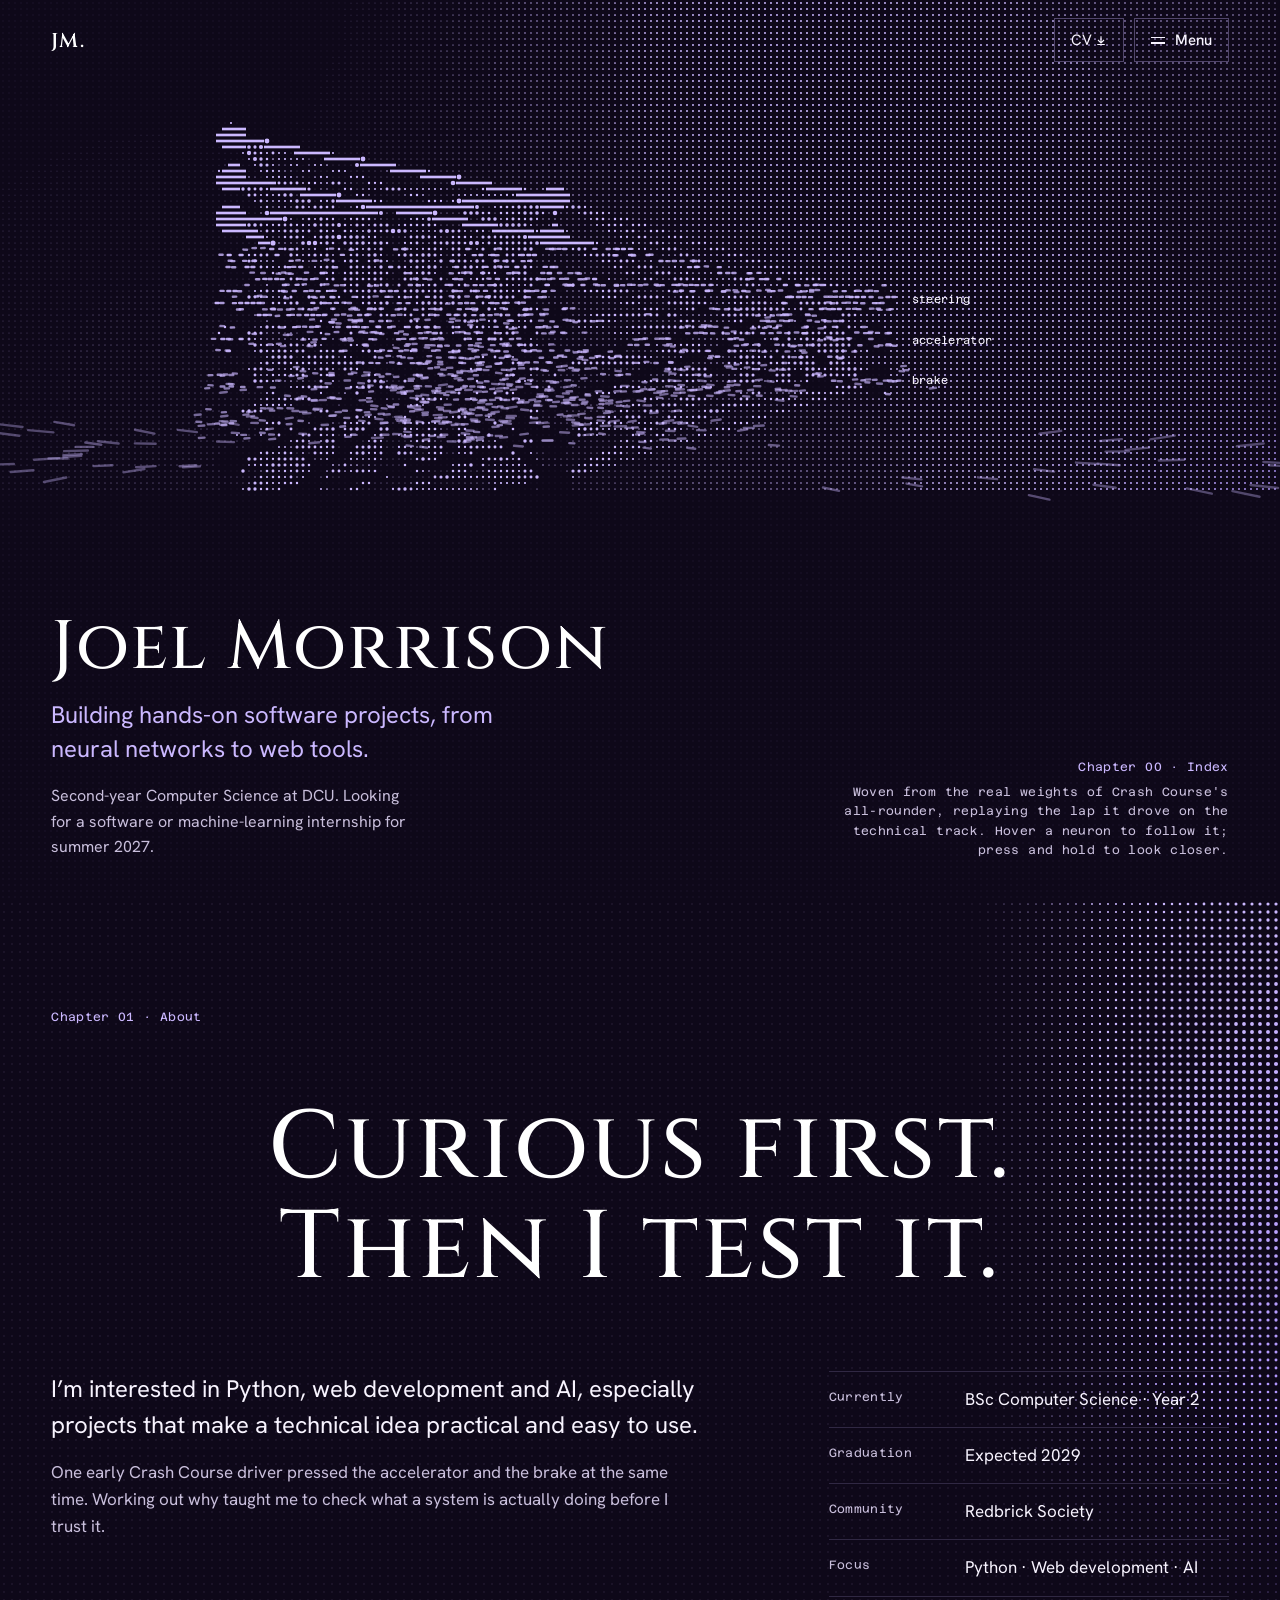
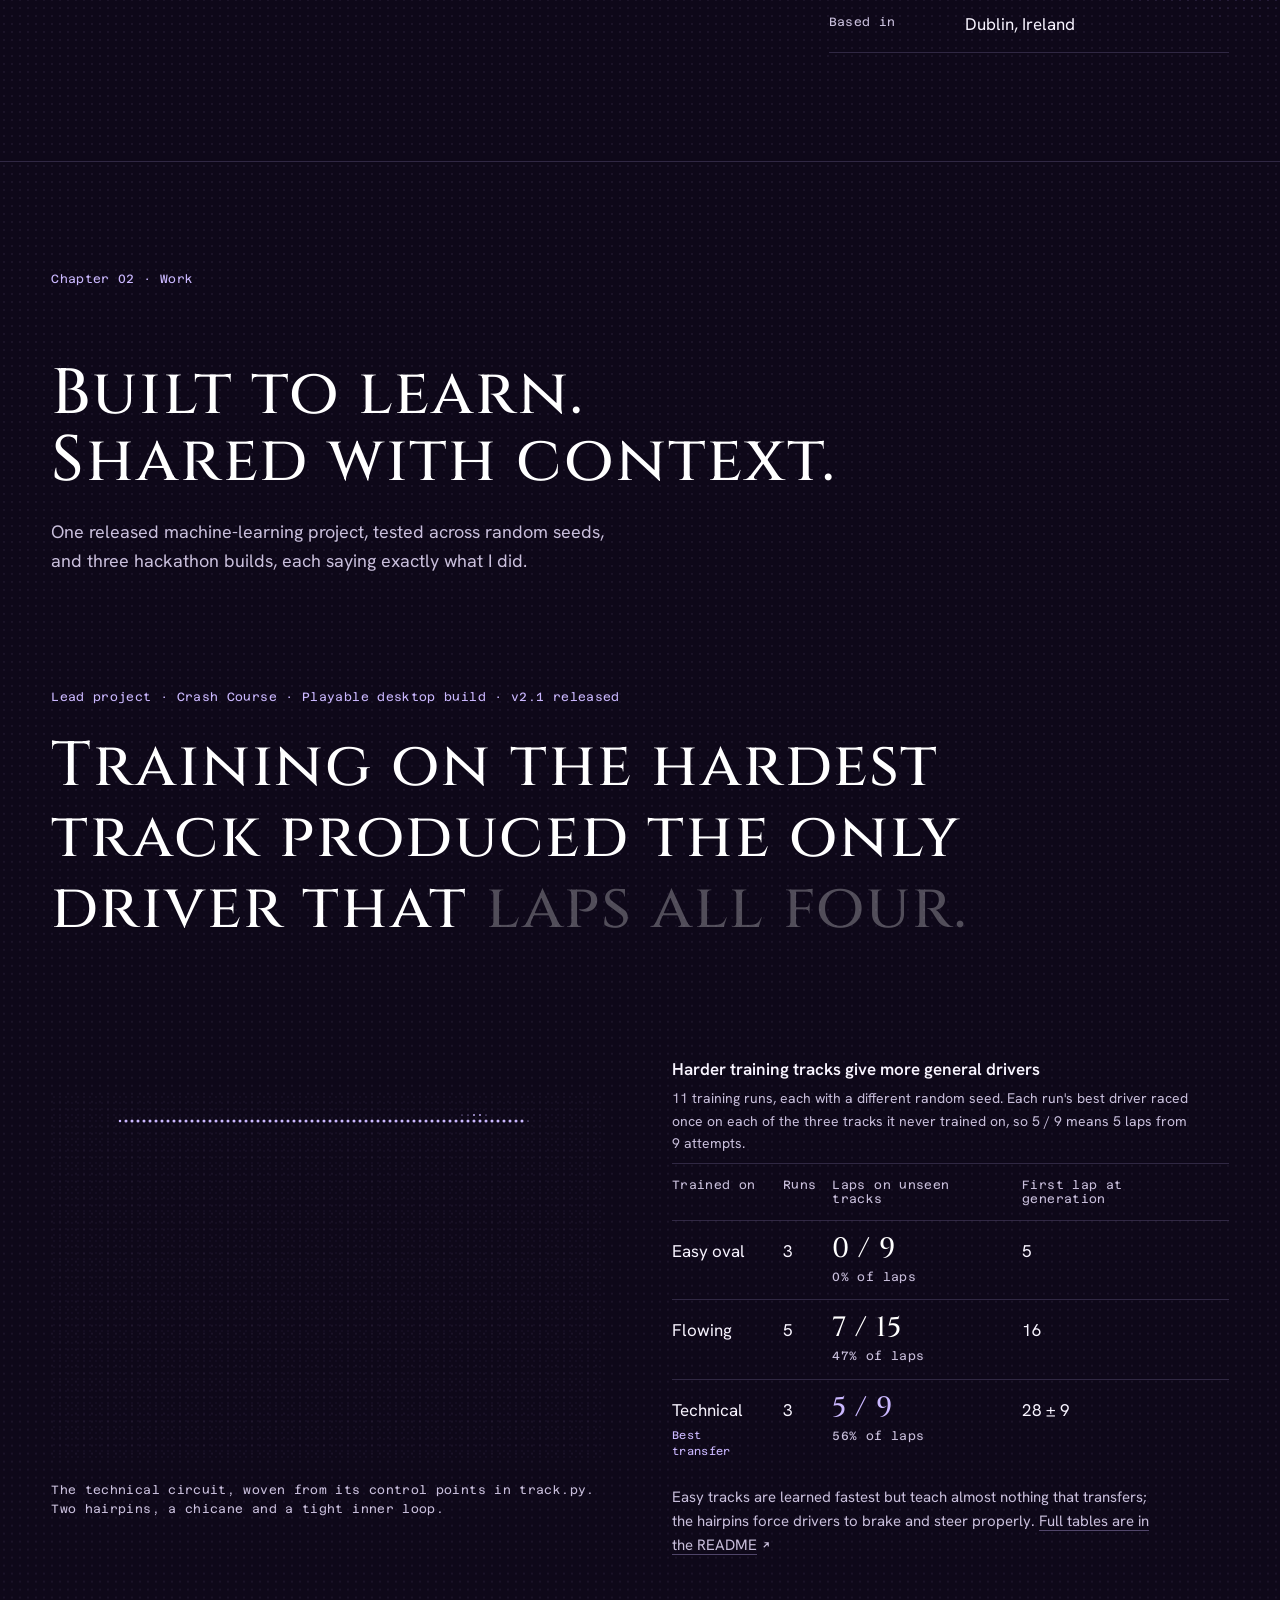
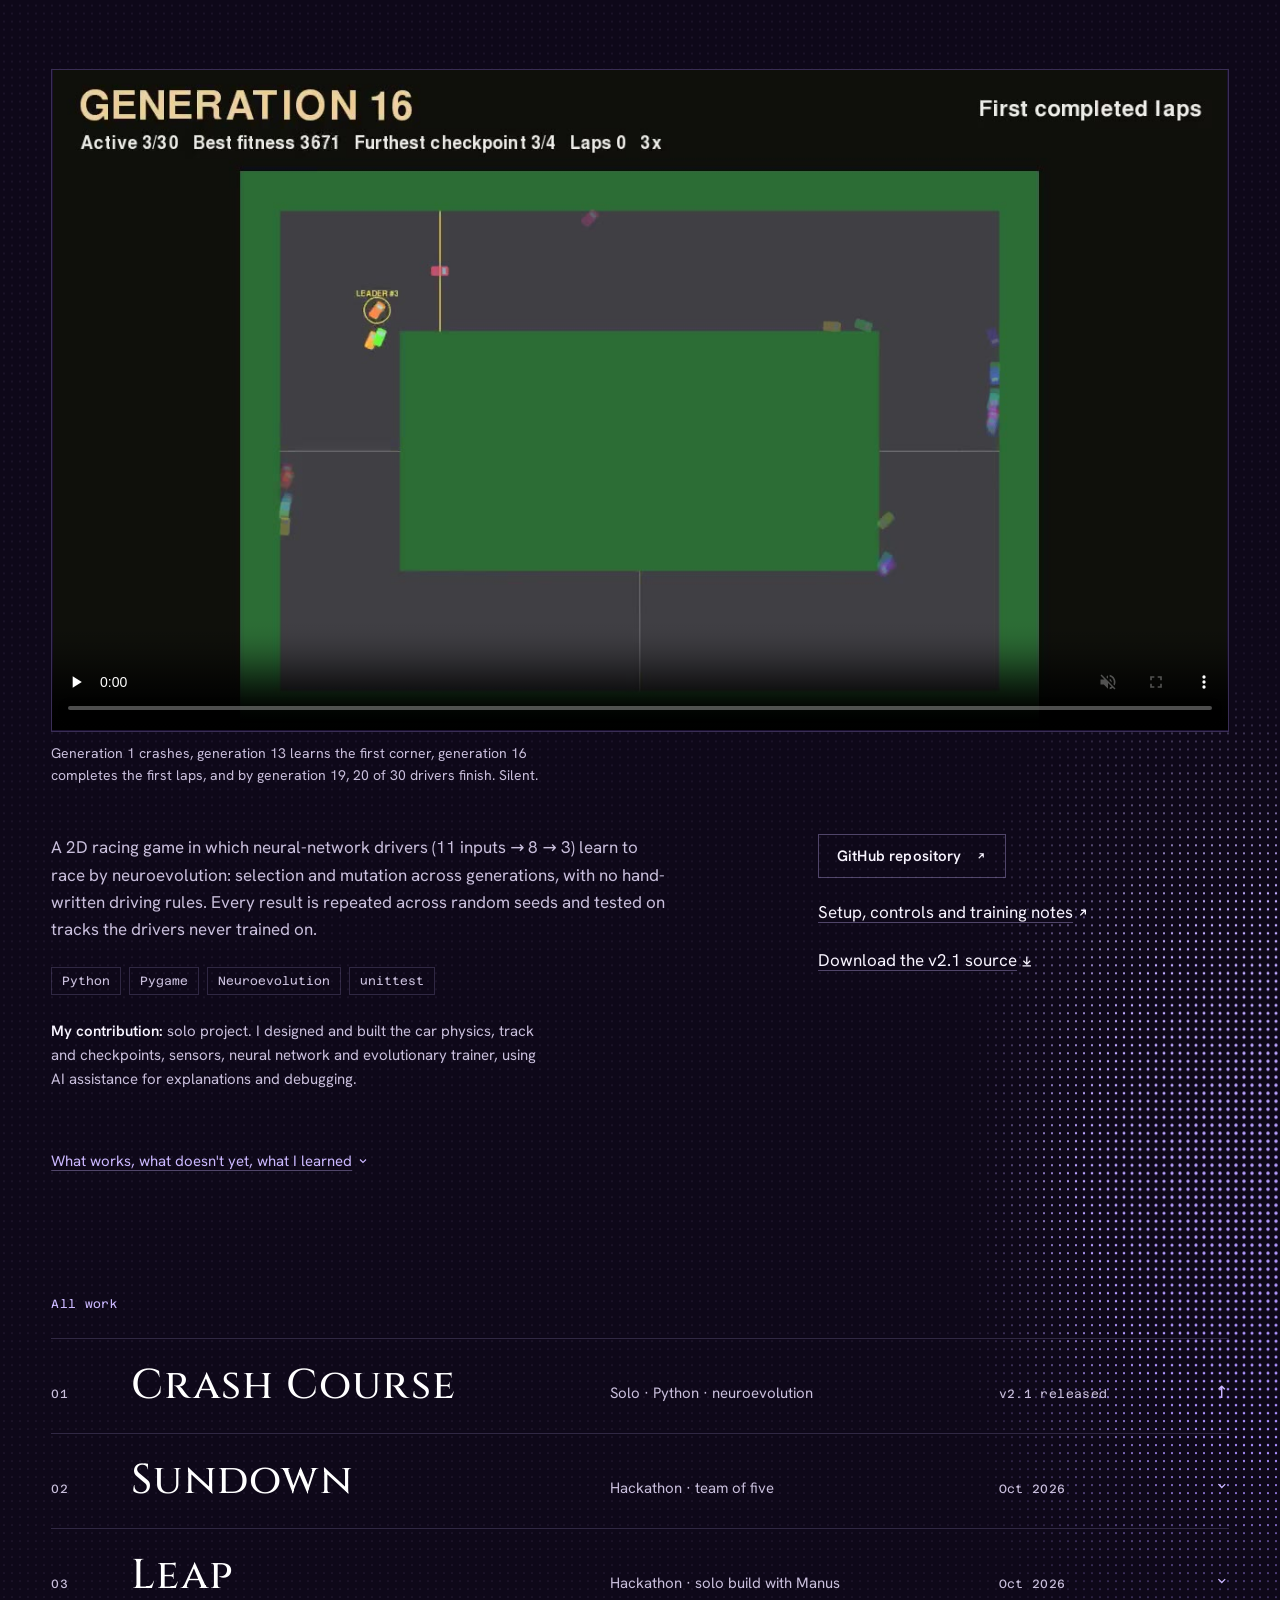
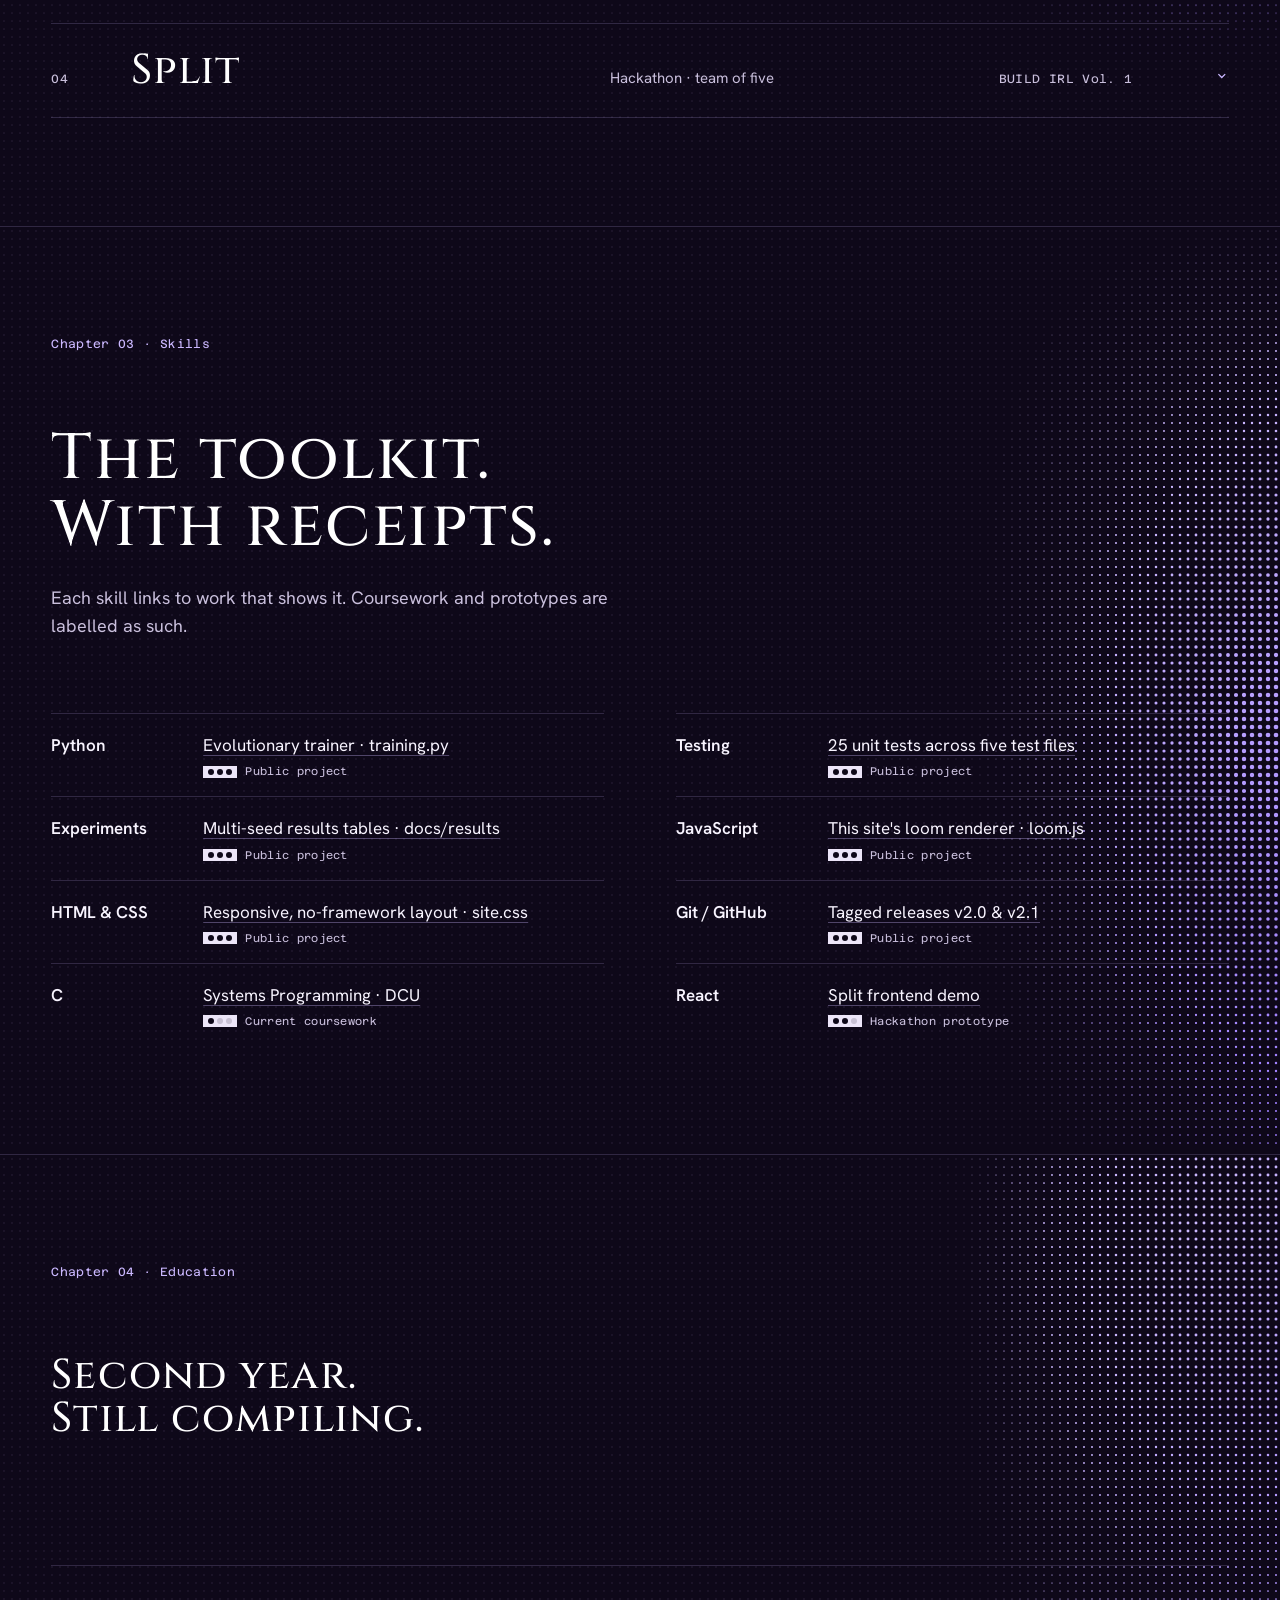
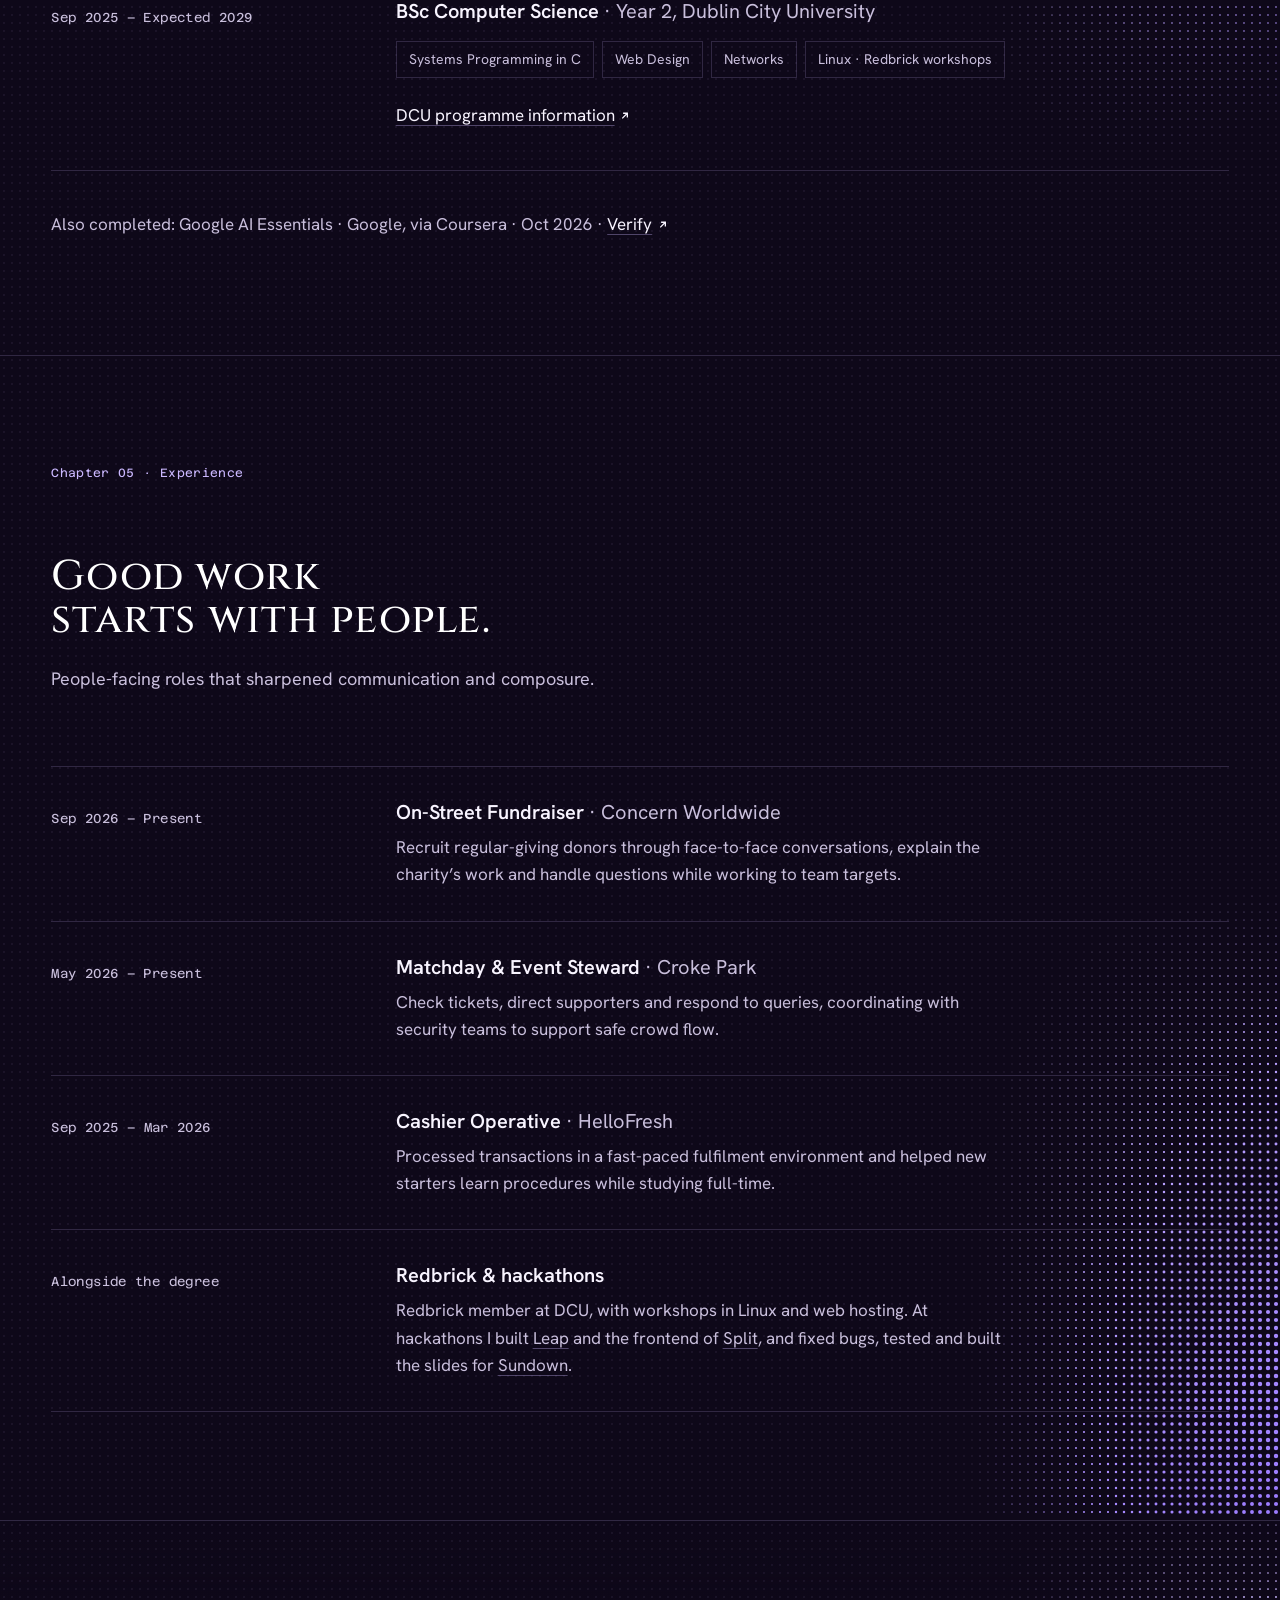
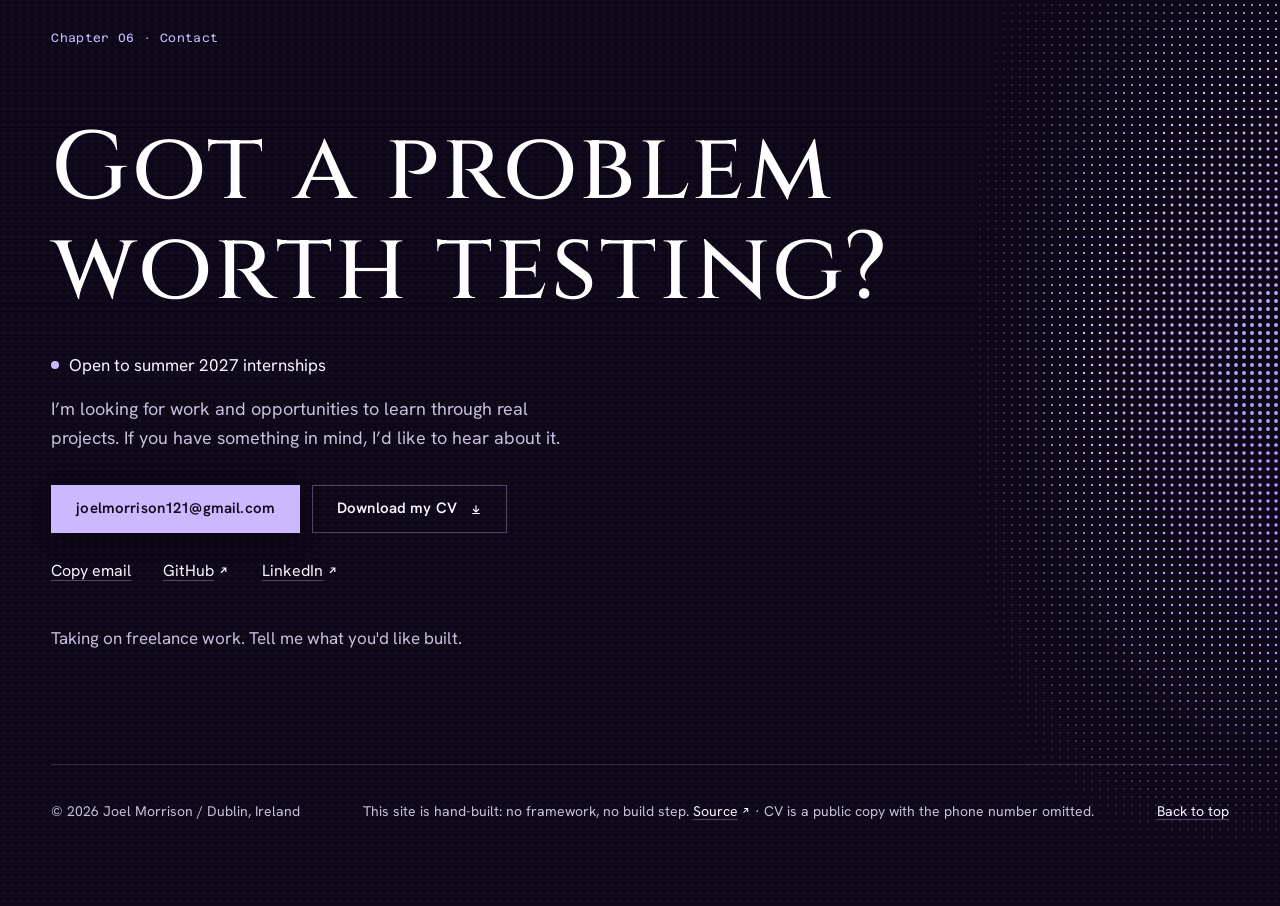
==== index.html @ 96d6ad84 "Move site files to the repo root" ====
<!doctype html>
<html lang="en-IE">
<head>
<meta charset="utf-8">
<meta name="viewport" content="width=device-width, initial-scale=1">
<title>Joel Morrison · Computer Science, DCU</title>
<meta name="description" content="Joel Morrison, second-year Computer Science student at Dublin City University. Projects, skills with evidence, and contact. Looking for a software or machine-learning internship for summer 2027.">
<meta name="theme-color" content="#0e0819">
<meta property="og:title" content="Joel Morrison · Computer Science, DCU">
<meta property="og:description" content="Hands-on software projects, from neural networks to web tools. Looking for a summer 2027 internship.">
<meta property="og:type" content="website">
<meta property="og:url" content="https://joelmorrison.github.io/">
<link rel="canonical" href="https://joelmorrison.github.io/">
<link rel="preload" href="assets/fonts/cinzel-latin.woff2" as="font" type="font/woff2" crossorigin>
<link rel="preload" href="assets/fonts/hanken-grotesk-latin.woff2" as="font" type="font/woff2" crossorigin>
<link rel="stylesheet" href="assets/css/site.css">
<link rel="icon" href="data:image/svg+xml,%3Csvg xmlns='http://www.w3.org/2000/svg' viewBox='0 0 32 32'%3E%3Crect width='32' height='32' fill='%230e0819'/%3E%3Ctext x='16' y='22' text-anchor='middle' font-family='serif' font-size='15' fill='%23cbb8ff'%3EJM%3C/text%3E%3C/svg%3E">
</head>
<body>
<a class="skip" href="#main">Skip to content</a>

<svg width="0" height="0" style="position:absolute" aria-hidden="true">
  <symbol id="i-out" viewBox="0 0 16 16"><path d="M5 11 11 5M6 5h5v5" fill="none" stroke="currentColor" stroke-width="1.5"/></symbol>
  <symbol id="i-down" viewBox="0 0 16 16"><path d="M8 3v9M4 8l4 4 4-4M3 14h10" fill="none" stroke="currentColor" stroke-width="1.5"/></symbol>
  <symbol id="i-more" viewBox="0 0 16 16"><path d="M4 6l4 4 4-4" fill="none" stroke="currentColor" stroke-width="1.5"/></symbol>
</svg>

<header class="site" id="top">
  <a class="mark" href="#top" aria-label="Joel Morrison, back to top">JM.</a>
  <a class="cv" href="Joel-Morrison-CV.pdf">CV<svg class="icon"><use href="#i-down"/></svg></a>
  <button class="menu-btn" type="button" aria-expanded="false" aria-controls="nav"><span class="menu-lines" aria-hidden="true"><i></i><i></i></span><span class="menu-word">Menu</span></button>
</header>

<!-- Staggered menu: two layers of card stock sweep in, then the panel; items rise one by one. -->
<div class="sm" data-open="false">
  <div class="sm-scrim" aria-hidden="true"></div>
  <div class="sm-layers" aria-hidden="true"><span></span><span></span></div>
  <nav class="sm-panel" id="nav" aria-label="Sections">
    <ol class="sm-list">
      <li><a href="#about"><span class="sm-n">01</span><span class="sm-clip"><span class="sm-l">About</span></span></a></li>
      <li><a href="#work"><span class="sm-n">02</span><span class="sm-clip"><span class="sm-l">Work</span></span></a></li>
      <li><a href="#receipts"><span class="sm-n">03</span><span class="sm-clip"><span class="sm-l">Skills</span></span></a></li>
      <li><a href="#education"><span class="sm-n">04</span><span class="sm-clip"><span class="sm-l">Education</span></span></a></li>
      <li><a href="#experience"><span class="sm-n">05</span><span class="sm-clip"><span class="sm-l">Experience</span></span></a></li>
      <li><a href="#contact"><span class="sm-n">06</span><span class="sm-clip"><span class="sm-l">Contact</span></span></a></li>
    </ol>
    <div class="sm-foot">
      <p class="sm-status">Open to summer 2027 internships</p>
      <ul>
        <li><a href="mailto:joelmorrison121@gmail.com">Email</a></li>
        <li><a href="https://github.com/joelmorrison">GitHub</a></li>
        <li><a href="https://www.linkedin.com/in/joel-morrison-16a304389/">LinkedIn</a></li>
        <li><a href="Joel-Morrison-CV.pdf">CV</a></li>
      </ul>
    </div>
  </nav>
</div>

<main id="main">
  <section class="hero" aria-labelledby="name">
    <div class="stage">
      <canvas class="weave" id="weave" role="img" aria-label="A woven picture of the Crash Course all-rounder's neural network: 11 inputs, 8 hidden neurons and 3 outputs, steering, accelerator and brake. Brighter threads are stronger trained connections."></canvas>
      <div class="labels" id="labels" aria-hidden="true"></div>
      <div class="hero-foot">
        <div class="copy">
          <h1 id="name">Joel Morrison</h1>
          <p class="lede">Building hands-on software projects, from neural networks to web tools.</p>
          <p class="goal">Second-year Computer Science at DCU. Looking for a software or machine-learning internship for summer 2027.</p>
        </div>
        <div class="hero-note">
          <p class="chapter">Chapter 00 · Index</p>
          <p class="caption">Woven from the real weights of Crash Course's all-rounder, replaying the lap it drove on the technical track<span class="lap-clock"></span>.<span class="hold-hint" hidden> Hover a neuron to follow it; press and hold to look closer.</span></p>
        </div>
      </div>
    </div>
  </section>

  <section class="block chapter-block" id="about" aria-labelledby="about-h">
    <canvas class="sheen-field" aria-hidden="true"></canvas>
    <div class="wrap">
      <p class="chapter">Chapter 01 · About</p>
      <h2 id="about-h" class="statement" data-reveal><span class="line">Curious first.</span> <span class="line">Then I test it.</span></h2>
      <div class="about">
        <div class="prose" data-reveal>
          <p>I’m interested in Python, web development and AI, especially projects that make a technical idea practical and easy to use.</p>
          <p>One early Crash Course driver pressed the accelerator and the brake at the same time. Working out why taught me to check what a system is actually doing before I trust it.</p>
        </div>
        <dl class="facts" data-stagger>
          <div><dt>Currently</dt><dd>BSc Computer Science · Year 2</dd></div>
          <div><dt>Graduation</dt><dd>Expected 2029</dd></div>
          <div><dt>Community</dt><dd>Redbrick Society</dd></div>
          <div><dt>Focus</dt><dd>Python · Web development · AI</dd></div>
          <div><dt>Based in</dt><dd>Dublin, Ireland</dd></div>
        </dl>
      </div>
    </div>
  </section>

  <section class="block chapter-block" id="work" aria-labelledby="work-h">
    <canvas class="sheen-field" aria-hidden="true"></canvas>
    <div class="wrap">
      <p class="chapter">Chapter 02 · Work</p>
      <h2 id="work-h" data-reveal><span class="line">Built to learn.</span> <span class="line">Shared with context.</span></h2>
      <p class="intro" data-reveal>One released machine-learning project, tested across random seeds, and three hackathon builds, each saying exactly what I did.</p>

      <article class="lead" id="crash-course" aria-labelledby="cc-h">
        <p class="meta">Lead project · <span id="cc-h">Crash Course</span> · Playable desktop build · v2.1 released</p>
        <p class="lit" data-lit>Training on the hardest track produced the only driver that laps all four.</p>

        <div class="lead-grid">
          <figure class="cloth" data-reveal>
            <canvas id="track" role="img" aria-label="A woven picture of Crash Course's technical circuit: two hairpins, a chicane and a tight inner loop."></canvas>
            <figcaption>The technical circuit, woven from its control points in track.py. Two hairpins, a chicane and a tight inner loop.</figcaption>
          </figure>
          <div>
            <table class="results">
              <caption>Harder training tracks give more general drivers<small>11 training runs, each with a different random seed. Each run's best driver raced once on each of the three tracks it never trained on, so 5&nbsp;/&nbsp;9 means 5 laps from 9 attempts.</small></caption>
              <thead><tr><th scope="col">Trained on</th><th scope="col">Runs</th><th scope="col">Laps on unseen tracks</th><th scope="col">First lap at generation</th></tr></thead>
              <tbody data-stagger>
                <tr><th scope="row">Easy oval</th><td>3</td><td class="big">0 / 9<span class="share">0%<span class="of"> of laps</span></span></td><td>5</td></tr>
                <tr><th scope="row">Flowing</th><td>5</td><td class="big">7 / 15<span class="share">47%<span class="of"> of laps</span></span></td><td>16</td></tr>
                <tr class="best"><th scope="row">Technical<span class="best-tag">Best transfer</span></th><td>3</td><td class="big">5 / 9<span class="share">56%<span class="of"> of laps</span></span></td><td>28 ± 9</td></tr>
              </tbody>
            </table>
            <p class="note">Easy tracks are learned fastest but teach almost nothing that transfers; the hairpins force drivers to brake and steer properly. <a href="https://github.com/joelmorrison/crash-course#results-at-a-glance">Full tables are in the README<svg class="icon"><use href="#i-out"/></svg></a></p>
          </div>
        </div>

        <figure class="demo" data-reveal>
          <video controls muted playsinline preload="none" poster="assets/media/crash-course-demo-poster.jpg" width="1280" height="720">
            <source src="assets/media/crash-course-demo.mp4" type="video/mp4">
            <a href="assets/media/crash-course-demo.mp4">Download the Crash Course training demo (MP4)</a>
          </video>
          <figcaption>Generation 1 crashes, generation 13 learns the first corner, generation 16 completes the first laps, and by generation 19, 20 of 30 drivers finish. Silent.</figcaption>
        </figure>

        <div class="lead-copy">
          <div>
            <p class="desc">A 2D racing game in which neural-network drivers (<span class="nw">11 inputs → 8 → 3</span>) learn to race by neuroevolution: selection and mutation across generations, with no hand-written driving rules. Every result is repeated across random seeds and tested on tracks the drivers never trained on.</p>
            <ul class="tags" aria-label="Built with"><li>Python</li><li>Pygame</li><li>Neuroevolution</li><li>unittest</li></ul>
            <p class="mine"><b>My contribution:</b> solo project. I designed and built the car physics, track and checkpoints, sensors, neural network and evolutionary trainer, using AI assistance for explanations and debugging.</p>
          </div>
          <div class="links lead-links">
            <a class="btn ghost" href="https://github.com/joelmorrison/crash-course">GitHub repository<svg class="icon"><use href="#i-out"/></svg></a>
            <a href="https://github.com/joelmorrison/crash-course#readme">Setup, controls and training notes<svg class="icon"><use href="#i-out"/></svg></a>
            <a href="https://github.com/joelmorrison/crash-course/archive/refs/tags/v2.1.zip">Download the v2.1 source<svg class="icon"><use href="#i-down"/></svg></a>
          </div>
        </div>

        <details class="fold" data-fold>
          <summary>What works, what doesn't yet, what I learned<svg class="icon" aria-hidden="true"><use href="#i-more"/></svg></summary>
          <div class="wdl">
            <div><h4>Works</h4><p>Four tracks, including curved ones built from a centre-line path, plus checkpoints at any angle, a lap-time reward, save/resume, live progress graphs, a start menu and a race-the-champion mode. All 3 technical-track seeds learned a lap (first at generation 28 ± 9), and one of them laps all four tracks. Drivers trained on the flowing track never managed the hairpins (0/5). 25 unit tests pass.</p></div>
            <div><h4>Didn't work yet</h4><p>A look-ahead input meant to help on hairpins was inconclusive over 3 seeds, so it stays optional until I've run more.</p></div>
            <div><h4>Learned</h4><p>Fixed-timestep simulation, ray-cast sensors and fitness design. I also learned to inspect a network's inputs and outputs before assuming the physics is broken. One early AI pressed the accelerator and the brake at the same time.</p></div>
          </div>
        </details>
      </article>

      <div class="index">
        <h3 class="index-title">All work</h3>
        <ol class="rows" data-stagger>
          <li class="row" data-preview="track">
            <a class="row-head" href="#crash-course">
              <span class="row-n">01</span><span class="row-name">Crash Course</span><span class="row-kind">Solo · Python · neuroevolution</span><span class="row-when">v2.1 released</span><span class="row-go" aria-hidden="true">↑</span>
            </a>
          </li>
          <li class="row">
            <details>
              <summary class="row-head">
                <span class="row-n">02</span><span class="row-name">Sundown</span><span class="row-kind">Hackathon · team of five</span><span class="row-when">Oct 2026</span><svg class="row-go icon" aria-hidden="true"><use href="#i-more"/></svg>
              </summary>
              <div class="row-body">
                <p>A Claude Code plugin that gives the working day an ending, built at Claude Code Impact Lab at DCU Innovate (29 Oct 2026). After a set cutoff it holds back new prompts, and a shutdown command leaves a handoff for the next morning. I fixed bugs, tested it and built the presentation slides; a teammate wrote the plugin's core.</p>
                <div class="more-body">
                  <h4>Works</h4>
                  <p>Sundown is a Claude Code plugin that gives the working day an ending:</p>
                  <ul>
                    <li>After your set cutoff, new prompts are held back. You can still send one with <code>override:</code>, and every override shows in your report.</li>
                    <li><code>/sundown:shutdown</code> pauses any running agent at its next step, and the agent writes a short handoff to <code>TOMORROW.md</code>.</li>
                    <li>The next morning, your first session opens with that handoff.</li>
                    <li><code>/sundown:report</code> shows your last 7 days (evenings worked, latest finish, prompts held back, overrides), built locally from session timestamps. Prompt text is never stored.</li>
                    <li>It has no dependencies, and its hooks fail open, so a bug can’t lock you out. It includes 95 tests and an optional phone push.</li>
                  </ul>
                  <h4>Didn't work yet</h4>
                  <ul>
                    <li>It only covers Claude Code, not other editors or terminals.</li>
                    <li>It’s a commitment device, not a lock, so you can override or wake it.</li>
                    <li>An agent stops at its next tool call, so a long command already running (like a ten-minute build) finishes first.</li>
                    <li>The report counts prompts, not hours.</li>
                    <li>It needs Node.js 18 or newer, which the native Claude Code installer doesn’t include.</li>
                  </ul>
                  <h4>Learned</h4>
                  <ul>
                    <li>I had never used Claude Code before the event. I learned to install it, fix a PATH issue, and log in with a Console account for the API credits.</li>
                    <li>Claude Code hooks (<code>UserPromptSubmit</code>, <code>PreToolUse</code>, <code>SessionStart</code>) let you change how the tool behaves without touching its code.</li>
                    <li>Good tools for burnout work by making stopping the default and continuing a visible choice.</li>
                    <li>Honest limits in the README matter, especially when the project is judged by an agent reading the repo.</li>
                  </ul>
                </div>
                <div class="links">
                  <a href="https://github.com/eugeniobusta/sundown">Open the team repository<svg class="icon"><use href="#i-out"/></svg></a>
                </div>
              </div>
            </details>
          </li>
          <li class="row">
            <details>
              <summary class="row-head">
                <span class="row-n">03</span><span class="row-name">Leap</span><span class="row-kind">Hackathon · solo build with Manus</span><span class="row-when">Oct 2026</span><svg class="row-go icon" aria-hidden="true"><use href="#i-more"/></svg>
              </summary>
              <div class="row-body">
                <p>A Dublin commute planner that compares bus, Luas and walking and shows how long a wait has to be before switching is quicker. I built it on my own with Manus, an AI app builder, at the Manus AI Dublin Build Challenge (8 Oct 2026). Each of our team of four built an app, and the team entered a teammate's. Journey times are estimates, not live data.</p>
                <div class="links"><a href="https://commutecut-jcdm7heo.manus.space/">Open the live demo<svg class="icon"><use href="#i-out"/></svg></a></div>
              </div>
            </details>
          </li>
          <li class="row">
            <details>
              <summary class="row-head">
                <span class="row-n">04</span><span class="row-name">Split</span><span class="row-kind">Hackathon · team of five</span><span class="row-when">BUILD IRL Vol. 1</span><svg class="row-go icon" aria-hidden="true"><use href="#i-more"/></svg>
              </summary>
              <div class="row-body">
                <p>A bill-splitting prototype that gives each person their own payment link, built at BUILD IRL Vol. 1. I built the React frontend. We didn't connect the frontend and backend before the deadline, and payments are mocked. It taught me to agree API contracts early.</p>
                <div class="links"><a href="https://splitpay-pzjgc2pw.manus.space/">Open my frontend demo<svg class="icon"><use href="#i-out"/></svg></a></div>
              </div>
            </details>
          </li>
        </ol>
        <div class="preview" aria-hidden="true"><canvas id="preview-track"></canvas></div>
      </div>
    </div>
  </section>

  <section class="block chapter-block" id="receipts" aria-labelledby="receipts-h">
    <canvas class="sheen-field" aria-hidden="true"></canvas>
    <div class="wrap">
      <p class="chapter">Chapter 03 · Skills</p>
      <h2 id="receipts-h" data-reveal><span class="line">The toolkit.</span> <span class="line">With receipts.</span></h2>
      <p class="intro" data-reveal>Each skill links to work that shows it. Coursework and prototypes are labelled as such.</p>
      <ul class="receipts" data-stagger>
        <li><b>Python</b><span><a href="https://github.com/joelmorrison/crash-course/blob/main/training.py"><span class="vh">Python: </span>Evolutionary trainer · training.py</a><small><span class="card" aria-hidden="true"><i class="p"></i><i class="p"></i><i class="p"></i></span>Public project</small></span></li>
        <li><b>Testing</b><span><a href="https://github.com/joelmorrison/crash-course#tests"><span class="vh">Testing: </span>25 unit tests across five test files</a><small><span class="card" aria-hidden="true"><i class="p"></i><i class="p"></i><i class="p"></i></span>Public project</small></span></li>
        <li><b>Experiments</b><span><a href="https://github.com/joelmorrison/crash-course/tree/main/docs/results"><span class="vh">Experiments: </span>Multi-seed results tables · docs/results</a><small><span class="card" aria-hidden="true"><i class="p"></i><i class="p"></i><i class="p"></i></span>Public project</small></span></li>
        <li><b>JavaScript</b><span><a href="https://github.com/joelmorrison/joelmorrison.github.io/blob/main/assets/js/loom.js"><span class="vh">JavaScript: </span>This site's loom renderer · loom.js</a><small><span class="card" aria-hidden="true"><i class="p"></i><i class="p"></i><i class="p"></i></span>Public project</small></span></li>
        <li><b>HTML &amp; CSS</b><span><a href="https://github.com/joelmorrison/joelmorrison.github.io/blob/main/assets/css/site.css"><span class="vh">HTML &amp; CSS: </span>Responsive, no-framework layout · site.css</a><small><span class="card" aria-hidden="true"><i class="p"></i><i class="p"></i><i class="p"></i></span>Public project</small></span></li>
        <li><b>Git / GitHub</b><span><a href="https://github.com/joelmorrison/crash-course/tags"><span class="vh">Git / GitHub: </span>Tagged releases v2.0 &amp; v2.1</a><small><span class="card" aria-hidden="true"><i class="p"></i><i class="p"></i><i class="p"></i></span>Public project</small></span></li>
        <li><b>C</b><span><a href="https://www.dcu.ie/courses/undergraduate/school-computing/computer-science"><span class="vh">C: </span>Systems Programming · DCU</a><small><span class="card" aria-hidden="true"><i class="p"></i><i></i><i></i></span>Current coursework</small></span></li>
        <li><b>React</b><span><a href="https://splitpay-pzjgc2pw.manus.space/"><span class="vh">React: </span>Split frontend demo</a><small><span class="card" aria-hidden="true"><i class="p"></i><i class="p"></i><i></i></span>Hackathon prototype</small></span></li>
      </ul>
    </div>
  </section>

  <section class="block chapter-block" id="education" aria-labelledby="education-h">
    <canvas class="sheen-field" aria-hidden="true"></canvas>
    <div class="wrap">
      <p class="chapter">Chapter 04 · Education</p>
      <h2 id="education-h" data-reveal><span class="line">Second year.</span> <span class="line">Still compiling.</span></h2>
      <p class="intro" data-reveal>Dublin City University · expected graduation 2029.</p>
      <div class="entries" data-stagger>
        <div class="entry">
          <p class="when"><time datetime="2025-09">Sep 2025</time> – Expected 2029</p>
          <div>
            <h3>BSc Computer Science <span>· Year 2, Dublin City University</span></h3>
            <ul class="study" aria-label="Relevant study and workshops"><li>Systems Programming in C</li><li>Web Design</li><li>Networks</li><li>Linux · Redbrick workshops</li></ul>
            <div class="links"><a href="https://www.dcu.ie/courses/undergraduate/school-computing/computer-science">DCU programme information<svg class="icon"><use href="#i-out"/></svg></a></div>
          </div>
        </div>
      </div>
      <p class="also">Also completed: Google AI Essentials · Google, via Coursera · Oct 2026 · <a href="https://coursera.org/verify/specialization/O750FQTM40TD">Verify<svg class="icon"><use href="#i-out"/></svg></a></p>
    </div>
  </section>

  <section class="block chapter-block" id="experience" aria-labelledby="experience-h">
    <canvas class="sheen-field" aria-hidden="true"></canvas>
    <div class="wrap">
      <p class="chapter">Chapter 05 · Experience</p>
      <h2 id="experience-h" data-reveal><span class="line">Good work</span> <span class="line">starts with people.</span></h2>
      <p class="intro" data-reveal>People-facing roles that sharpened communication and composure.</p>
      <div class="entries" data-stagger>
        <div class="entry">
          <p class="when"><time datetime="2026-09">Sep 2026</time> – Present</p>
          <div><h3>On-Street Fundraiser <span>· Concern Worldwide</span></h3><p>Recruit regular-giving donors through face-to-face conversations, explain the charity’s work and handle questions while working to team targets.</p></div>
        </div>
        <div class="entry">
          <p class="when"><time datetime="2026-05">May 2026</time> – Present</p>
          <div><h3>Matchday &amp; Event Steward <span>· Croke Park</span></h3><p>Check tickets, direct supporters and respond to queries, coordinating with security teams to support safe crowd flow.</p></div>
        </div>
        <div class="entry">
          <p class="when"><time datetime="2025-09">Sep 2025</time> – <time datetime="2026-03">Mar 2026</time></p>
          <div><h3>Cashier Operative <span>· HelloFresh</span></h3><p>Processed transactions in a fast-paced fulfilment environment and helped new starters learn procedures while studying full-time.</p></div>
        </div>
        <div class="entry">
          <p class="when">Alongside the degree</p>
          <div><h3>Redbrick &amp; hackathons</h3><p>Redbrick member at DCU, with workshops in Linux and web hosting. At hackathons I built <a href="https://commutecut-jcdm7heo.manus.space/">Leap</a> and the frontend of <a href="https://splitpay-pzjgc2pw.manus.space/">Split</a>, and fixed bugs, tested and built the slides for <a href="https://github.com/eugeniobusta/sundown">Sundown</a>.</p></div>
        </div>
      </div>
    </div>
  </section>

  <section class="contact chapter-block" id="contact" aria-labelledby="contact-h">
    <canvas class="sheen-field" aria-hidden="true"></canvas>
    <div class="wrap">
      <p class="chapter">Chapter 06 · Contact</p>
      <h2 id="contact-h" data-reveal><span class="line">Got a problem</span> <span class="line">worth testing?</span></h2>
      <p class="status">Open to summer 2027 internships</p>
      <p class="lead">I’m looking for work and opportunities to learn through real projects. If you have something in mind, I’d like to hear about it.</p>
      <div class="channels">
        <a class="btn" href="mailto:joelmorrison121@gmail.com">joelmorrison121@gmail.com</a>
        <a class="btn ghost" href="Joel-Morrison-CV.pdf">Download my CV<svg class="icon"><use href="#i-down"/></svg></a>
      </div>
      <ul class="elsewhere" aria-label="Other ways to reach me">
        <li><button class="copy-email" type="button" data-email="joelmorrison121@gmail.com">Copy email</button></li>
        <li><a href="https://github.com/joelmorrison">GitHub<svg class="icon"><use href="#i-out"/></svg></a></li>
        <li><a href="https://www.linkedin.com/in/joel-morrison-16a304389/">LinkedIn<svg class="icon"><use href="#i-out"/></svg></a></li>
      </ul>
      <p class="freelance">Taking on freelance work. Tell me what you'd like built.</p>
      <footer class="footer">
        <p>© 2026 Joel Morrison / Dublin, Ireland</p>
        <p>This site is hand-built: no framework, no build step. <a href="https://github.com/joelmorrison/joelmorrison.github.io">Source<svg class="icon"><use href="#i-out"/></svg></a> · CV is a public copy with the phone number omitted.</p>
        <p><a href="#top">Back to top</a></p>
      </footer>
    </div>
  </section>
  <p class="vh" role="status" aria-live="polite" id="live"></p>
</main>

<canvas class="sparks" id="sparks" aria-hidden="true"></canvas>

<script src="assets/data/all-rounder.js"></script>
<script src="assets/js/loom.js"></script>
<script src="assets/js/live-net.js"></script>
<script src="assets/js/main.js"></script>
</body>
</html>
---- assets/css/site.css ----
/* Joel Morrison — Imperial Jacquard. Hand-written, no framework. */

@font-face { font-family: "Cinzel"; src: url("../fonts/cinzel-latin.woff2") format("woff2"); font-weight: 400 900; font-display: swap; }
@font-face { font-family: "Hanken Grotesk"; src: url("../fonts/hanken-grotesk-latin.woff2") format("woff2"); font-weight: 100 900; font-display: swap; }
@font-face { font-family: "Azeret Mono"; src: url("../fonts/azeret-mono-latin.woff2") format("woff2"); font-weight: 100 900; font-display: swap; }

:root {
  /* colour: near-black violet ground, pearl highlights, lilac thread, violet shade, lilac card stock */
  --ground: #0e0819;        /* page */
  --ground-2: #1a1030;      /* raised surfaces, lens */
  --text: #f8f4ff;          /* 18.2:1 on ground */
  --muted: #c9bfdc;         /* 11.2:1 on ground */
  --thread: #cbb8ff;        /* 11.1:1, accents, primary action */
  --thread-2: #9b7bff;      /* 6.2:1, shade, halftone, read line */
  --pearl: #ffffff;         /* brightest thread, display type */
  --band: #ece5f8;          /* punch-card stock */
  --warp: rgba(203, 184, 255, .10);
  --line: rgba(203, 184, 255, .18);
  --line-strong: rgba(203, 184, 255, .35);
  --on-thread: #0e0819;

  /* type */
  --display: "Cinzel", "Times New Roman", serif;
  --body: "Hanken Grotesk", system-ui, sans-serif;
  --data: "Azeret Mono", ui-monospace, monospace;
  --step--1: .875rem;
  --step-0: 1.0625rem;
  --step-1: clamp(1.25rem, 1.1rem + .6vw, 1.5rem);
  --step-2: clamp(1.75rem, 1.4rem + 1.5vw, 2.625rem);
  --step-3: clamp(2.25rem, 1.6rem + 3vw, 4rem);
  --step-4: clamp(3.25rem, 2rem + 5.4vw, 6rem);

  /* space (8-based) */
  --s-1: .5rem; --s-2: 1rem; --s-3: 1.5rem; --s-4: 2rem; --s-5: 3rem; --s-6: 4.5rem; --s-7: 7rem;
  --section: clamp(6rem, 12vh, 10.5rem);
  --gutter: clamp(1.25rem, 4vw, 3.5rem);
  --band-w: clamp(150px, 15vw, 220px);

  /* motion */
  --ease-out: cubic-bezier(.22, 1, .36, 1);
  --dur-fast: 160ms;
  --dur-base: 280ms;
}

*, *::before, *::after { box-sizing: border-box; }
html { background: var(--ground); color: var(--text); scroll-behavior: smooth; scroll-padding-top: 80px; scrollbar-color: var(--thread-2) var(--ground); -webkit-text-size-adjust: 100%; }
body { margin: 0; font: 400 var(--step-0)/1.6 var(--body); background: transparent; -webkit-font-smoothing: antialiased; caret-color: var(--thread); }
::selection { background: var(--thread); color: var(--on-thread); }
img, video { display: block; max-width: 100%; height: auto; }
a { color: inherit; text-decoration-thickness: 1px; text-underline-offset: .24em; text-decoration-color: var(--line-strong); transition: text-decoration-color var(--dur-fast), color var(--dur-fast); }
a:hover { text-decoration-color: var(--thread); }
:focus-visible { outline: 2px solid var(--thread); outline-offset: 4px; border-radius: 2px; }
h1, h2, h3 { font-family: var(--display); font-weight: 500; letter-spacing: .03em; line-height: 1.04; margin: 0; text-wrap: balance; color: var(--pearl); }
p, dl, dd, figure { margin: 0; }
p, figcaption, caption, li { text-wrap: pretty; }
ul, ol { margin: 0; padding: 0; list-style: none; }
.vh { position: absolute !important; width: 1px; height: 1px; overflow: hidden; clip-path: inset(50%); white-space: nowrap; }
.skip { position: fixed; left: var(--s-2); top: var(--s-2); z-index: 100; padding: 12px 18px; background: var(--thread); color: var(--on-thread); font-weight: 600; transform: translateY(-200%); }
.skip:focus { transform: none; }
.wrap { width: min(1200px, calc(100% - 2 * var(--gutter))); margin-inline: auto; }
.icon { width: .8em; height: .8em; vertical-align: -.04em; margin-left: .2em; flex: none; }


/* ---------- header ---------- */
.site {
  position: fixed; top: 0; right: 0; left: var(--band-w); z-index: 30;
  display: flex; align-items: center; gap: 10px;
  padding: 18px var(--gutter);
  background: linear-gradient(var(--ground) 35%, rgba(14, 8, 25, 0));
}
.site.scrolled { left: 0; padding-inline: max(var(--gutter), calc((100% - 1200px) / 2)); background: var(--ground); }   /* solid once content scrolls under it */
.mark { display: inline-flex; align-items: center; min-height: 44px; min-width: 44px; font: 600 1.25rem var(--display); letter-spacing: .06em; text-decoration: none; color: var(--pearl); }
.mark { margin-right: auto; }
.site .cv { display: inline-flex; align-items: center; min-height: 44px; padding: 0 16px; border: 1px solid var(--line-strong); text-decoration: none; font-size: .9375rem; }
.site .cv:hover { border-color: var(--thread); }

/* ---------- buttons ---------- */
.btn {
  display: inline-flex; align-items: center; gap: 10px; min-height: 48px; padding: 0 24px;
  background: var(--thread); color: var(--on-thread); border: 1px solid var(--thread);
  font: 600 .9375rem/1 var(--body); letter-spacing: .01em; text-decoration: none; cursor: pointer;
  box-shadow: 0 8px 20px rgba(0, 0, 0, .35);
  transition: transform var(--dur-base) var(--ease-out), box-shadow var(--dur-base) var(--ease-out), background-color var(--dur-fast);
}
.btn:hover { transform: translateY(-2px); box-shadow: 0 12px 26px rgba(0, 0, 0, .45); }
.btn:active { transform: translateY(0); }
.btn.ghost { background: transparent; color: var(--text); border-color: var(--line-strong); box-shadow: none; }
.btn.ghost:hover { border-color: var(--thread); }

/* ---------- hero ---------- */
.hero { position: relative; min-height: max(100svh, 640px); display: grid; grid-template-columns: var(--band-w) minmax(0, 1fr); background: var(--ground); overflow: hidden; }
.stage { position: relative; }
.stage .weave { position: absolute; inset: 0; width: 100%; height: 100%; display: block; }
.copy { position: absolute; z-index: 2; left: var(--gutter); top: 50%; transform: translateY(-44%); width: min(540px, 44%); }
.copy h1 { font-size: clamp(3rem, 1rem + 5.2vw, 6rem); line-height: .98; }
.copy .lede { font: 400 var(--step-1)/1.45 var(--body); color: var(--thread); margin-top: var(--s-3); max-width: 30ch; }
.labels { position: absolute; inset: 0; pointer-events: none; z-index: 1; }
.labels span { position: absolute; font: 400 .6875rem/1.2 var(--data); letter-spacing: .03em; color: var(--muted); white-space: nowrap; transform: translateY(-50%); }
.labels .in { transform: translate(-100%, -50%); padding-right: 14px; text-align: right; }
.labels .out { padding-left: 34px; color: var(--text); }
.caption { position: absolute; z-index: 2; right: var(--gutter); bottom: 28px; max-width: 40ch; padding: 8px 0 8px 12px; background: linear-gradient(90deg, rgba(14,8,25,0), var(--ground) 18%); text-align: right; font: 400 .75rem/1.6 var(--data); letter-spacing: .03em; color: var(--muted); }
.caption a { color: var(--text); }

/* the live layer: the real lap replayed through the woven network (live-net.js) */
.stage .live { position: absolute; inset: 0; width: 100%; height: 100%; display: block; pointer-events: none; z-index: 1; transition: opacity var(--dur-base) var(--ease-out); }
.stage.is-looking .live, .stage.is-looking .live-tip { opacity: 0; }   /* the linen tester shows the cloth alone */
.lap-clock:not(:empty)::before { content: " · "; }
.lap-clock { font-variant-numeric: tabular-nums; }
.live-tip { position: absolute; z-index: 3; margin: 0; transform: translateY(-50%); padding: 8px 12px; background: var(--ground-2); border: 1px solid var(--line-strong); font: 400 .75rem/1.5 var(--data); letter-spacing: .03em; color: var(--muted); white-space: nowrap; pointer-events: none; }
.live-tip.to-left { transform: translate(-100%, -50%); }
.live-tip b { display: block; color: var(--pearl); font-weight: 500; }
.labels .out { font-variant-numeric: tabular-nums; }

/* ---------- sections ---------- */
.block { position: relative; padding: var(--section) 0; isolation: isolate; }
.sheen-field { position: absolute; inset: 0; width: 100%; height: 100%; z-index: -1; display: block; pointer-events: none; }
.block + .block { border-top: 1px solid var(--line); }
.block h2 { font-size: min(var(--step-3), calc((100vw - 2 * var(--gutter)) / 12.6)); }
#education h2, #experience h2 { font-size: min(var(--step-2), calc((100vw - 2 * var(--gutter)) / 11)); }
h2 .line { display: block; }
.intro { color: var(--muted); font-size: 1.125rem; max-width: 56ch; margin-top: var(--s-3); }

/* about */
.about { display: grid; grid-template-columns: minmax(0, 7fr) minmax(0, 4fr); gap: clamp(2rem, 6vw, 6rem); margin-top: var(--s-6); }
.about .prose p { max-width: 62ch; color: var(--muted); }
.about .prose p + p { margin-top: var(--s-2); }
.about .prose p:first-child { color: var(--text); font-size: var(--step-1); line-height: 1.5; }
.facts div { display: grid; grid-template-columns: 7.5rem 1fr; gap: var(--s-2); padding: 14px 0; border-top: 1px solid var(--line); }
.facts div:last-child { border-bottom: 1px solid var(--line); }
.facts dt { font: 400 .75rem/1.9 var(--data); letter-spacing: .03em; color: var(--muted); }

/* work */
.meta { display: block; font: 400 .75rem/1.6 var(--data); letter-spacing: .03em; color: var(--thread); }
.meta.after { margin-top: var(--s-1); }
.tags { display: flex; flex-wrap: wrap; gap: 8px; margin-top: var(--s-3); }
.tags li { font: 400 .75rem var(--data); padding: 6px 10px; border: 1px solid var(--line); color: var(--muted); }
.mine { margin-top: var(--s-3); color: var(--muted); font-size: .9375rem; max-width: 62ch; }
.mine b { color: var(--text); font-weight: 600; }

table.results { width: 100%; border-collapse: collapse; margin-top: var(--s-5); font-variant-numeric: tabular-nums; }
.results caption { text-align: left; color: var(--text); font-weight: 600; padding-bottom: var(--s-1); }
.results caption small { display: block; font-weight: 400; color: var(--muted); font-size: .875rem; margin-top: 4px; }
.results th, .results td { text-align: left; padding: 14px 16px 14px 0; border-top: 1px solid var(--line); font-weight: 400; vertical-align: baseline; }
.results thead th { font: 400 .75rem var(--data); color: var(--muted); letter-spacing: .03em; }
.results td.big { font: 500 1.75rem/1 var(--display); color: var(--pearl); letter-spacing: .03em; }
.results tr.best td.big { color: var(--thread); }
.results .share { display: block; margin-top: 6px; font: 400 .75rem/1.4 var(--data); letter-spacing: .03em; color: var(--muted); }
.results .best-tag { display: block; margin-top: 4px; font: 400 .6875rem/1.4 var(--data); letter-spacing: .03em; color: var(--thread); }
.nw { white-space: nowrap; }
.note { margin-top: 12px; color: var(--muted); font-size: .9375rem; max-width: 62ch; }

.demo video { width: 100%; aspect-ratio: 16 / 9; background: var(--ground-2); border: 1px solid var(--line); }
.demo figcaption { margin-top: 10px; font-size: .875rem; color: var(--muted); max-width: 62ch; }

.wdl { margin-top: var(--s-2); border-bottom: 1px solid var(--line); }
.wdl > div { display: grid; grid-template-columns: 9rem minmax(0, 1fr); gap: var(--s-3); padding: var(--s-2) 0; border-top: 1px solid var(--line); }
.wdl h4 { margin: 0; font: 600 .9375rem/1.6 var(--body); color: var(--thread); }
.wdl p { font-size: .9375rem; color: var(--muted); max-width: 62ch; }

/* the lead project's folds: open on desktop, closed on phones */
.fold { margin-top: var(--s-5); }
.fold > summary { display: inline-flex; align-items: center; gap: 2px; min-height: 44px; cursor: pointer; list-style: none; color: var(--thread); font-size: .9375rem; text-decoration: underline; text-decoration-thickness: 1px; text-underline-offset: .24em; text-decoration-color: var(--line-strong); transition: text-decoration-color var(--dur-fast); }
.fold > summary::-webkit-details-marker { display: none; }
.fold > summary:hover { text-decoration-color: var(--thread); }
.fold > summary .icon { transition: transform var(--dur-base) var(--ease-out); }
.fold[open] > summary .icon { transform: rotate(180deg); }
.fold .draft { color: var(--muted); margin-left: .3em; }
.demo { margin-top: var(--s-4); }
.links { display: flex; flex-wrap: wrap; gap: var(--s-1) var(--s-4); margin-top: var(--s-4); }
.links a { display: inline-flex; align-items: center; min-height: 44px; }
.lead-links { margin-top: var(--s-2); align-items: center; }
.lead-links .btn { min-height: 44px; padding: 0 18px; }

/* a hackathon row with its works / didn't / learned folded behind a native disclosure */
.more-body { padding: var(--s-1) 0 var(--s-1); }
.more-body h4 { margin: var(--s-3) 0 8px; font: 600 .9375rem var(--body); color: var(--thread); }
.more-body h4:first-child { margin-top: var(--s-1); }
.more-body p, .more-body li { font-size: .9375rem; color: var(--muted); }
.more-body ul { display: grid; gap: 6px; }
.more-body li { position: relative; padding-left: 22px; }
.more-body li::before { content: ""; position: absolute; left: 0; top: .78em; width: 10px; height: 2px; background: var(--thread-2); } /* a weft float */
.more-body p + ul { margin-top: 8px; }
code { font: 400 .875em var(--data); color: var(--text); overflow-wrap: anywhere; }

/* receipts */
.receipts { display: grid; grid-template-columns: repeat(2, minmax(0, 1fr)); column-gap: var(--s-6); margin-top: var(--s-6); }
.receipts li { position: relative; display: grid; grid-template-columns: 8.5rem 1fr; gap: var(--s-2); padding: 18px 0; border-top: 1px solid var(--line); }
.receipts b { font-weight: 600; }
.receipts a { color: var(--text); }
.receipts a::after { content: ""; position: absolute; inset: 0; }   /* whole row is the tap target */
.receipts li:hover a { text-decoration-color: var(--thread); }
.receipts small { display: flex; align-items: center; gap: 8px; margin-top: 6px; font: 400 .6875rem var(--data); letter-spacing: .03em; color: var(--muted); }

.card { display: inline-flex; gap: 3px; padding: 3px 5px; background: var(--band); flex: none; }
.card i { width: 6px; height: 6px; border-radius: 50%; background: rgba(14, 8, 25, .16); }
.card i.p { background: var(--ground); }

/* education + experience */
.entry { display: grid; grid-template-columns: minmax(0, 3fr) minmax(0, 8fr); gap: var(--s-4); padding: var(--s-4) 0; border-top: 1px solid var(--line); }
.entries { margin-top: var(--s-6); border-bottom: 1px solid var(--line); }
.entry time, .entry .when { font: 400 .8125rem/1.8 var(--data); color: var(--muted); letter-spacing: .03em; }
.entry h3 { font: 600 1.25rem/1.35 var(--body); color: var(--text); letter-spacing: 0; }
.entry h3 span { color: var(--muted); font-weight: 400; }
.entry p { color: var(--muted); margin-top: 8px; max-width: 62ch; }
.entry ul.study { display: flex; flex-wrap: wrap; gap: 8px; margin-top: var(--s-2); }
.entry ul.study li { font-size: .875rem; padding: 6px 12px; border: 1px solid var(--line); color: var(--muted); }
.entry .links { margin-top: var(--s-2); }
.also { margin-top: var(--s-4); color: var(--muted); }
.also a, .footer a { display: inline-flex; align-items: center; min-height: 44px; color: var(--text); }

/* contact */
.contact { position: relative; isolation: isolate; padding: var(--section) 0 var(--s-6); border-top: 1px solid var(--line); background: linear-gradient(rgba(14, 8, 25, 0), var(--ground) 45%); }
.contact h2 { font-size: min(var(--step-4), calc((100vw - 2 * var(--gutter)) / 9.1)); }
.status { display: inline-flex; align-items: center; gap: 10px; margin-top: var(--s-4); color: var(--text); }
.status::before { content: ""; width: 8px; height: 8px; border-radius: 50%; background: var(--thread); }
.contact .lead { color: var(--muted); max-width: 52ch; margin-top: var(--s-2); font-size: 1.125rem; }
.channels { display: flex; flex-wrap: wrap; gap: 12px; margin-top: var(--s-4); }
.elsewhere { display: flex; flex-wrap: wrap; gap: 0 var(--s-4); margin-top: var(--s-2); }
.elsewhere a, .elsewhere button { display: inline-flex; align-items: center; min-height: 44px; padding: 0; background: none; border: 0; color: var(--text); font: 400 1rem var(--body); text-decoration: underline; text-decoration-thickness: 1px; text-underline-offset: .24em; text-decoration-color: var(--line-strong); cursor: pointer; transition: text-decoration-color var(--dur-fast), color var(--dur-fast); }
.elsewhere a:hover, .elsewhere button:hover { text-decoration-color: var(--thread); }
.copy-email[data-state="copied"] { color: var(--thread); text-decoration-color: var(--thread); }
.freelance { margin-top: var(--s-4); color: var(--muted); }
.footer { display: flex; flex-wrap: wrap; justify-content: space-between; align-items: center; gap: 0 var(--s-2); margin-top: var(--s-7); padding-top: var(--s-3); border-top: 1px solid var(--line); font-size: .875rem; color: var(--muted); }

/* ---------- responsive ---------- */
@media (max-width: 1080px) {
  .labels .in { display: none; }
}
@media (max-width: 900px) {
  .about, .receipts { grid-template-columns: 1fr; }
  .wdl > div { grid-template-columns: 1fr; gap: 4px; }
  .fold { margin-top: var(--s-3); }
  .fold + .fold { margin-top: var(--s-1); }
}
@media (max-width: 860px) {
  .labels .out { padding-left: 16px; }
}
@media (max-width: 520px) {
  :root { --section: clamp(4rem, 9vh, 5.5rem); }
  .receipts li { grid-template-columns: 1fr; gap: 4px; }
  .results th, .results td { padding-right: 10px; }
  .results td.big { font-size: 1.375rem; }
  .results .of { display: none; }   /* "47%" alone fits the narrow column */
}
@media (prefers-reduced-motion: reduce) {
  html { scroll-behavior: auto; }
  *, *::before, *::after { transition-duration: 0ms !important; }
}

/* =====================================================================
   DIRECTION C · CHAPTERS
   The network is the one object in the hero; every section is a
   numbered chapter. Brought back from the old site: the staggered menu,
   scroll reveal and click sparks, redrawn in the loom's palette.
   ===================================================================== */

/* header: mark on the left, CV and Menu on the right; no band to clear */
.site, .site.scrolled { left: 0; padding-inline: var(--gutter); }
.site { z-index: 60; background: transparent; border-bottom: 1px solid transparent; transition: background var(--dur-base) var(--ease-out), border-color var(--dur-base); }
.site.scrolled { background: var(--ground); border-bottom-color: var(--line); }   /* clear over the hero; solid once the name has gone */
html.menu-open { overflow: hidden; padding-right: var(--sbw, 0px); }
.menu-open .site { padding-right: calc(var(--gutter) + var(--sbw, 0px)); }
.site .cv { margin-left: auto; }
.menu-btn { display: inline-flex; align-items: center; gap: 10px; min-height: 44px; padding: 0 16px; background: none; color: var(--text); border: 1px solid var(--line-strong); font: 500 .9375rem var(--body); cursor: pointer; transition: border-color var(--dur-fast), color var(--dur-base); }
.menu-btn:hover { border-color: var(--thread); }
.menu-lines { display: inline-grid; gap: 4px; }
.menu-lines i { display: block; width: 14px; height: 1.5px; background: currentColor; transition: transform var(--dur-base) var(--ease-out); }
.menu-open .menu-lines i:first-child { transform: translateY(2.75px) rotate(45deg); }
.menu-open .menu-lines i:last-child { transform: translateY(-2.75px) rotate(-45deg); }
.menu-open .site, .menu-open .site.scrolled { background: transparent; border-bottom-color: transparent; }
.menu-open .site .cv, .menu-open .menu-btn { color: var(--ground); border-color: rgba(14, 8, 25, .35); }

/* staggered menu: violet, lilac, then the card-stock panel; items rise in turn */
.sm { position: fixed; inset: 0; z-index: 50; pointer-events: none; }
.sm[data-open="true"] { pointer-events: auto; }
.sm-scrim { position: absolute; inset: 0; background: rgba(14, 8, 25, .6); opacity: 0; transition: opacity .45s var(--ease-out); }
.sm[data-open="true"] .sm-scrim { opacity: 1; }
.sm-layers span, .sm-panel { position: absolute; top: 0; right: 0; bottom: 0; width: min(560px, 100%); transform: translateX(100%); }
.sm-layers span { transition: transform .5s var(--ease-out); }
.sm-layers span:nth-child(1) { background: var(--thread-2); transition-delay: .14s; }
.sm-layers span:nth-child(2) { background: var(--thread); transition-delay: .07s; }
.sm-panel { display: flex; flex-direction: column; justify-content: space-between; gap: var(--s-5); padding: 112px clamp(1.5rem, 4vw, 3.5rem) 36px; background: var(--band); color: var(--ground); overflow-y: auto; visibility: hidden; transition: transform .55s var(--ease-out), visibility 0s linear .7s; }
.sm[data-open="true"] .sm-layers span, .sm[data-open="true"] .sm-panel { transform: none; }
.sm[data-open="true"] .sm-layers span:nth-child(1) { transition-delay: 0s; }
.sm[data-open="true"] .sm-layers span:nth-child(2) { transition-delay: .07s; }
.sm[data-open="true"] .sm-panel { visibility: visible; transition: transform .6s var(--ease-out) .14s, visibility 0s; }
.sm-list a { display: flex; align-items: baseline; gap: 18px; padding: 4px 0; text-decoration: none; color: var(--ground); }
.sm-n { font: 400 .75rem var(--data); letter-spacing: .03em; color: rgba(14, 8, 25, .62); min-width: 2ch; }
.sm-clip { display: inline-block; overflow: hidden; padding-bottom: .06em; }
.sm-l { display: inline-block; font: 500 clamp(2.4rem, 1.8rem + 2.6vw, 3.9rem)/1.05 var(--display); letter-spacing: .03em; transform: translateY(108%); transition: transform .5s var(--ease-out), color var(--dur-fast); }
.sm[data-open="true"] .sm-l { transform: none; transition: transform .7s var(--ease-out) calc(.32s + var(--i, 0) * 60ms), color var(--dur-fast); }
.sm-list li:nth-child(1) { --i: 0; } .sm-list li:nth-child(2) { --i: 1; } .sm-list li:nth-child(3) { --i: 2; }
.sm-list li:nth-child(4) { --i: 3; } .sm-list li:nth-child(5) { --i: 4; } .sm-list li:nth-child(6) { --i: 5; }
.sm-list a:hover .sm-l, .sm-list a:focus-visible .sm-l { color: var(--ground-2); transform: translateX(8px); }
.sm-list a[aria-current] .sm-n::before { content: ""; display: inline-block; width: 10px; height: 2px; margin-right: 6px; vertical-align: middle; background: var(--ground); }   /* a weft float marks where you are */
.sm-list a:focus-visible, .sm-foot a:focus-visible { outline-color: var(--ground); }
.sm-foot { opacity: 0; transition: opacity .3s; }
.sm[data-open="true"] .sm-foot { opacity: 1; transition: opacity .5s .7s; }
.sm-status { display: inline-flex; align-items: center; gap: 10px; margin-bottom: var(--s-2); font-size: .9375rem; }
.sm-status::before { content: ""; width: 8px; height: 8px; border-radius: 50%; background: var(--ground); }
.sm-foot ul { display: flex; flex-wrap: wrap; gap: 0 var(--s-4); }
.sm-foot a { display: inline-flex; align-items: center; min-height: 44px; color: var(--ground); text-decoration-color: rgba(14, 8, 25, .35); }
@media (max-width: 600px) { .menu-open .mark { color: var(--ground); } }

/* hero: the network is the one object; name and caption sit along the bottom */
.hero { display: block; min-height: max(100svh, 680px); }
.stage { position: relative; min-height: inherit; }
.hero-foot { position: absolute; z-index: 2; left: var(--gutter); right: var(--gutter); bottom: 40px; display: flex; justify-content: space-between; align-items: flex-end; gap: var(--s-5); }
.hero .copy { position: static; transform: none; width: auto; max-width: 760px; margin-top: 0; }
@media (min-width: 861px) { .hero .copy h1 { white-space: nowrap; } }
.hero .copy h1 { font-size: clamp(2.75rem, 1.4rem + 3.6vw, 4.5rem); line-height: 1; }
.hero .copy .lede { margin-top: var(--s-2); font-size: var(--step-1); color: var(--thread); max-width: 34ch; }
.hero .copy .goal { margin-top: var(--s-2); max-width: 44ch; color: var(--muted); font-size: 1rem; }   /* the goal, for recruiters who only see the first screen */
.hero-note { max-width: 40ch; text-align: right; }
.hero .caption { position: static; max-width: none; margin-top: 6px; padding: 0; background: none; text-align: right; }
.chapter { margin: 0 0 var(--s-6); font: 400 .75rem/1.6 var(--data); letter-spacing: .03em; color: var(--thread); }
.hero-note .chapter { margin: 0; }

/* chapters */
.chapter-block .wrap > h2.statement { text-align: center; font-size: min(var(--step-4), calc((100vw - 2 * var(--gutter)) / 8.4)); margin: var(--s-5) 0; }

/* the lead project */
.lead { margin-top: var(--s-7); }
.lead .meta { margin: 0; }
.lit { margin: var(--s-3) 0 0; max-width: 17em; font: 500 clamp(2rem, 1.1rem + 3.5vw, 4.25rem)/1.14 var(--display); letter-spacing: .03em; color: var(--pearl); text-wrap: balance; }
.lit .w { transition: opacity .35s var(--ease-out); }
.lit.is-live .w { opacity: .28; }
.lit.is-live .w.on { opacity: 1; }
.lead-grid { display: grid; grid-template-columns: minmax(0, 6fr) minmax(0, 6fr); gap: clamp(2rem, 5vw, 5rem); align-items: center; margin-top: var(--s-7); }
.cloth canvas { width: 100%; aspect-ratio: 1.5 / 1; display: block; }
.cloth figcaption { margin-top: var(--s-2); font: 400 .75rem/1.6 var(--data); letter-spacing: .03em; color: var(--muted); }
.lead-grid table.results { margin-top: 0; }
.lead .demo { margin-top: var(--s-7); }
.lead-copy { display: grid; grid-template-columns: minmax(0, 7fr) minmax(0, 4fr); gap: var(--s-5); margin-top: var(--s-5); align-items: start; }
.lead .desc { color: var(--muted); max-width: 62ch; }
.lead-copy .lead-links { flex-direction: column; align-items: flex-start; gap: 4px; margin-top: 0; }
.lead-copy .lead-links .btn { margin-bottom: var(--s-1); }

/* all work: an index that takes 3 to 8 projects; rows open in place */
.index { position: relative; margin-top: var(--s-7); }
.index-title { margin: 0 0 var(--s-3); font: 400 .75rem/1.6 var(--data); letter-spacing: .03em; color: var(--thread); }
.rows { border-bottom: 1px solid var(--line); }
.row { border-top: 1px solid var(--line); }
.row-head { position: relative; display: grid; grid-template-columns: 3.5rem minmax(0, 5fr) minmax(0, 4fr) minmax(0, 2fr) 1.5rem; gap: var(--s-3); align-items: baseline; padding: 24px 0; color: inherit; text-decoration: none; cursor: pointer; list-style: none; }
.row-head::before { content: ""; position: absolute; inset: 0 -14px; z-index: -1; background: rgba(203, 184, 255, .05); opacity: 0; transition: opacity var(--dur-base) var(--ease-out); }
.row-head:hover::before { opacity: 1; }
.rows { position: relative; z-index: 0; }
.row-head::-webkit-details-marker { display: none; }
summary.row-head { -webkit-user-select: none; user-select: none; }   /* a quick second click shouldn't select the name */
.row-n, .row-when { font: 400 .75rem/1.6 var(--data); letter-spacing: .03em; color: var(--muted); }
.row-name { font: 500 var(--step-2)/1.1 var(--display); letter-spacing: .03em; color: var(--pearl); transition: color var(--dur-fast), transform var(--dur-base) var(--ease-out); }
.row-head:hover .row-name { transform: translateX(8px); }
.row-head:hover .row-name { color: var(--thread); }
.row-kind { color: var(--muted); font-size: .9375rem; }
.row-go { justify-self: end; color: var(--thread); transition: transform var(--dur-base) var(--ease-out); }
.row details[open] .row-go { transform: rotate(180deg); }
.row-body { padding: 0 0 var(--s-4) calc(3.5rem + var(--s-3)); }
.row-body > p { color: var(--muted); max-width: 62ch; }
.row-body .more-body { max-width: 62ch; }
.row-body .links { margin-top: var(--s-2); }
.row-body .draft { color: var(--muted); margin-left: .3em; }
details.is-animating { overflow: hidden; }
.preview { position: fixed; left: 0; top: 0; z-index: 20; width: 240px; aspect-ratio: 1.5 / 1; background: var(--ground-2); border: 1px solid var(--line-strong); box-shadow: 0 12px 30px rgba(0, 0, 0, .5); pointer-events: none; opacity: 0; transform: translate3d(0, 0, 0); transition: opacity var(--dur-base) var(--ease-out); }
.preview.on { opacity: 1; }
.preview canvas { width: 100%; height: 100%; display: block; }

/* scroll reveal: set only on things below the fold, by main.js */
.pre { opacity: 0; }

/* click sparks: short threads that fly from the click */
.sparks { position: fixed; inset: 0; width: 100%; height: 100%; z-index: 70; pointer-events: none; }

@media (max-width: 900px) {
  .lead-grid, .lead-copy { grid-template-columns: 1fr; }
  .row-head { grid-template-columns: 2.5rem minmax(0, 1fr) 1.25rem; row-gap: 2px; }
  .row-kind, .row-when { grid-column: 2; }
  .row-go { grid-column: 3; grid-row: 1; }
  .row-body { padding-left: 0; }
  .row-head::before { inset: 0 -8px; }
}
@media (max-width: 860px) {
  .hero { min-height: 0; }
  .site { top: 0; }
  .stage { display: flex; flex-direction: column; min-height: min(88svh, 740px); padding: var(--net-bottom, 320px) var(--gutter) var(--s-5); }
  .hero-foot { position: relative; inset: auto; margin-top: auto; flex-direction: column; align-items: flex-start; gap: var(--s-3); }
  .hero-note { text-align: left; order: -1; }
  .hero .caption { text-align: left; font-size: .6875rem; }
}
@media (prefers-reduced-motion: reduce) {
  .pre { opacity: 1; }
  .lit.is-live .w { opacity: 1; }
}
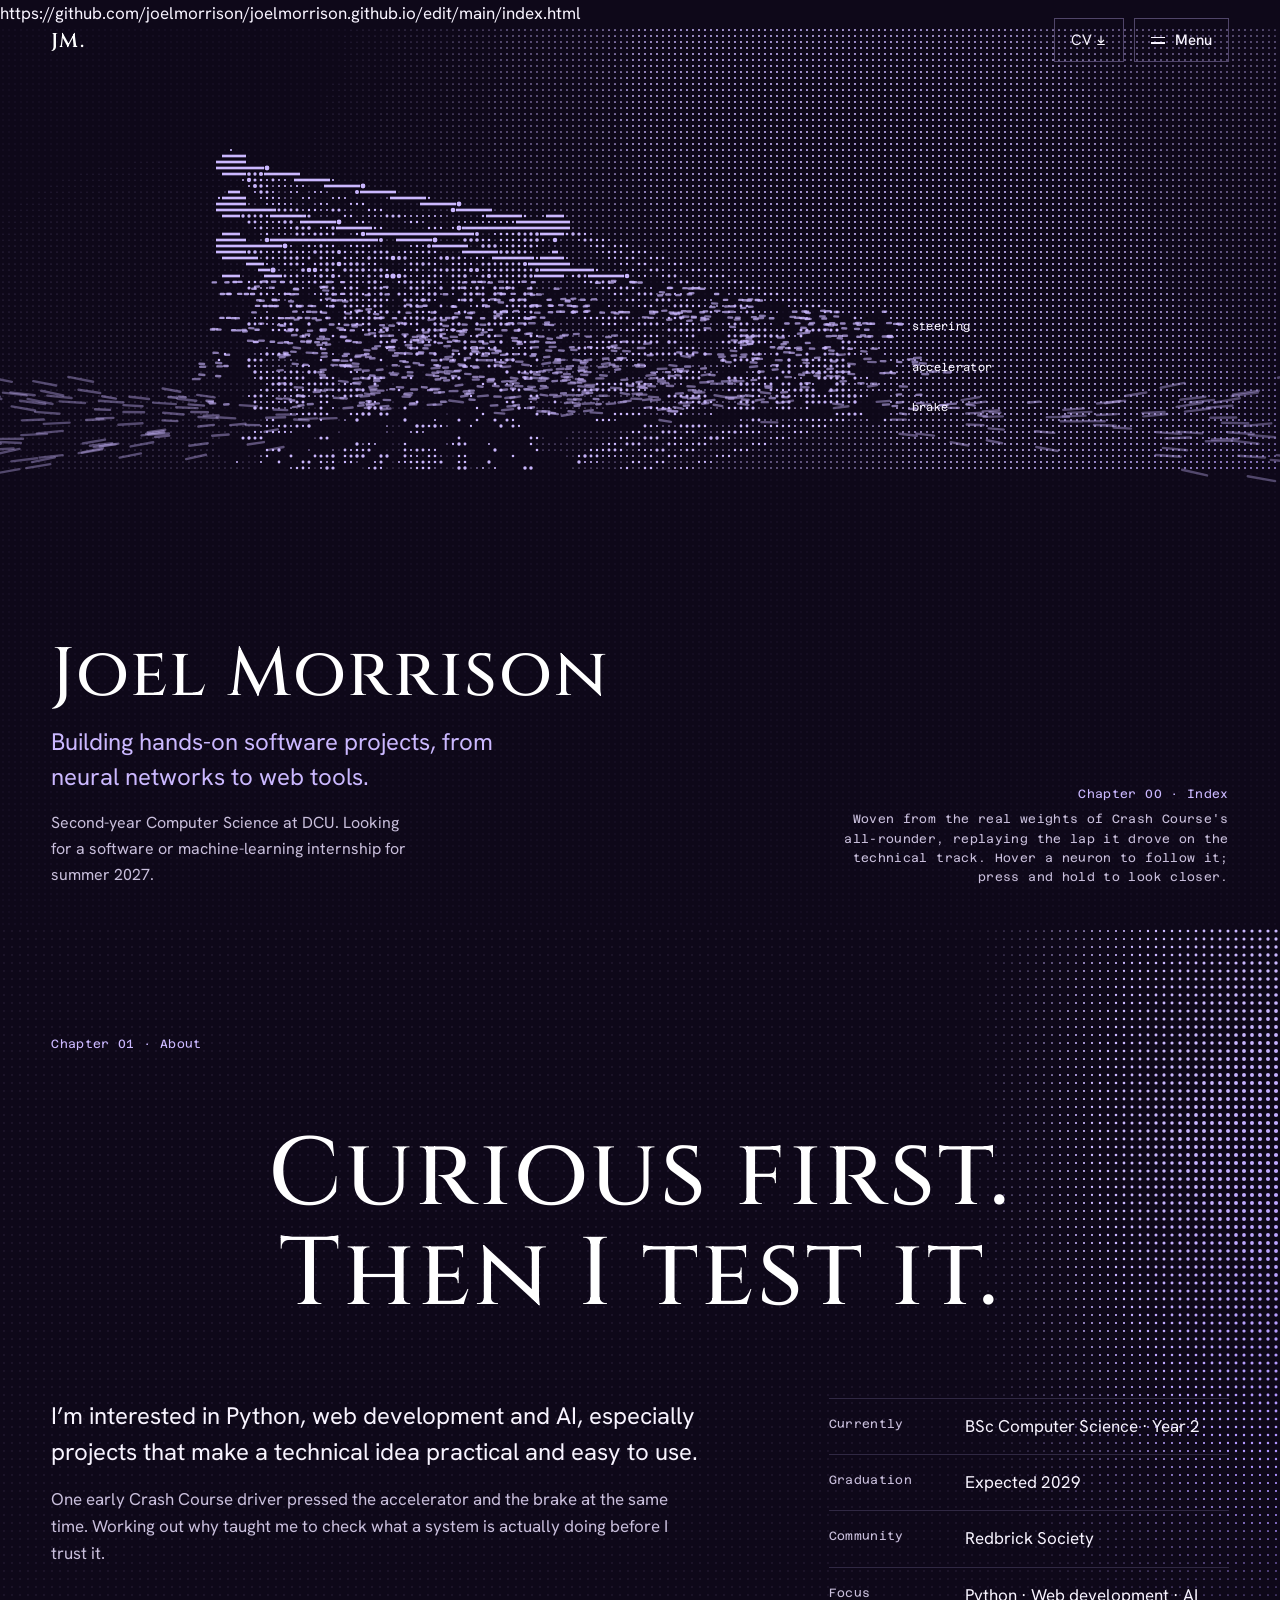
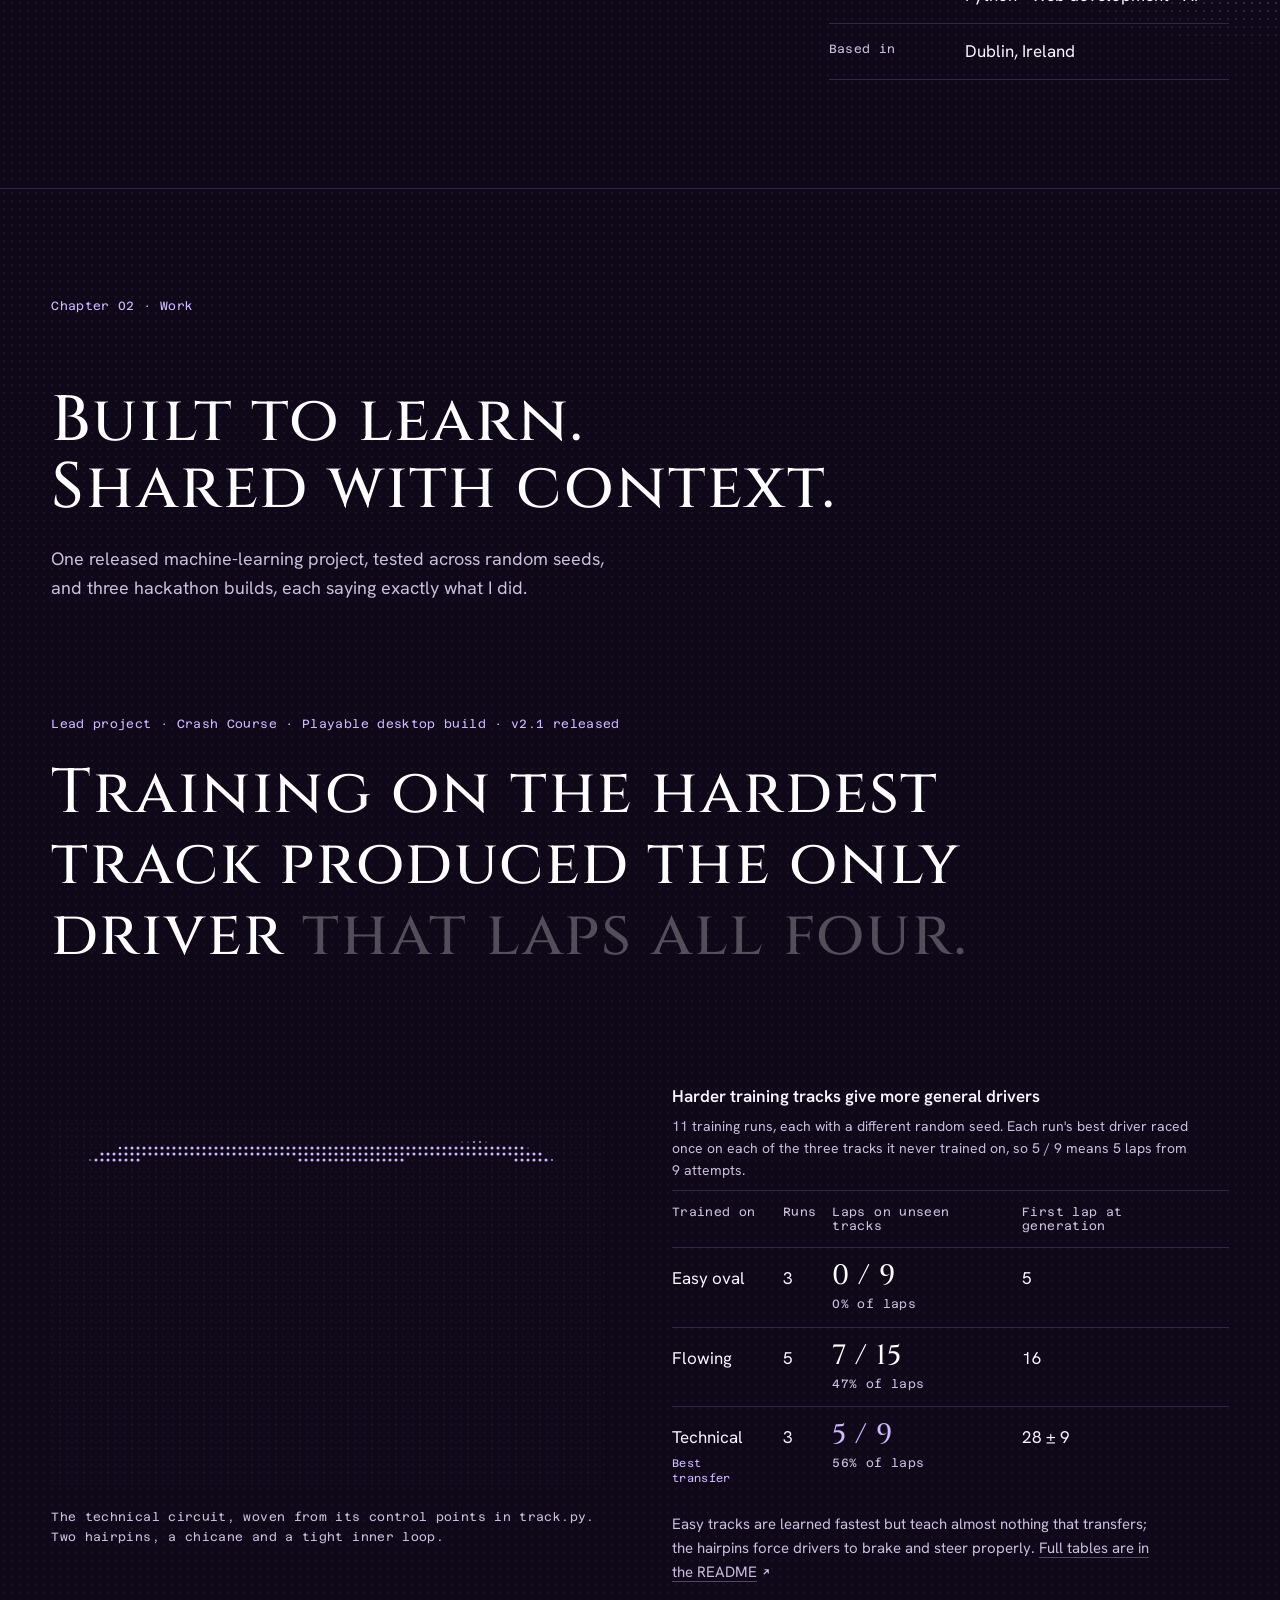
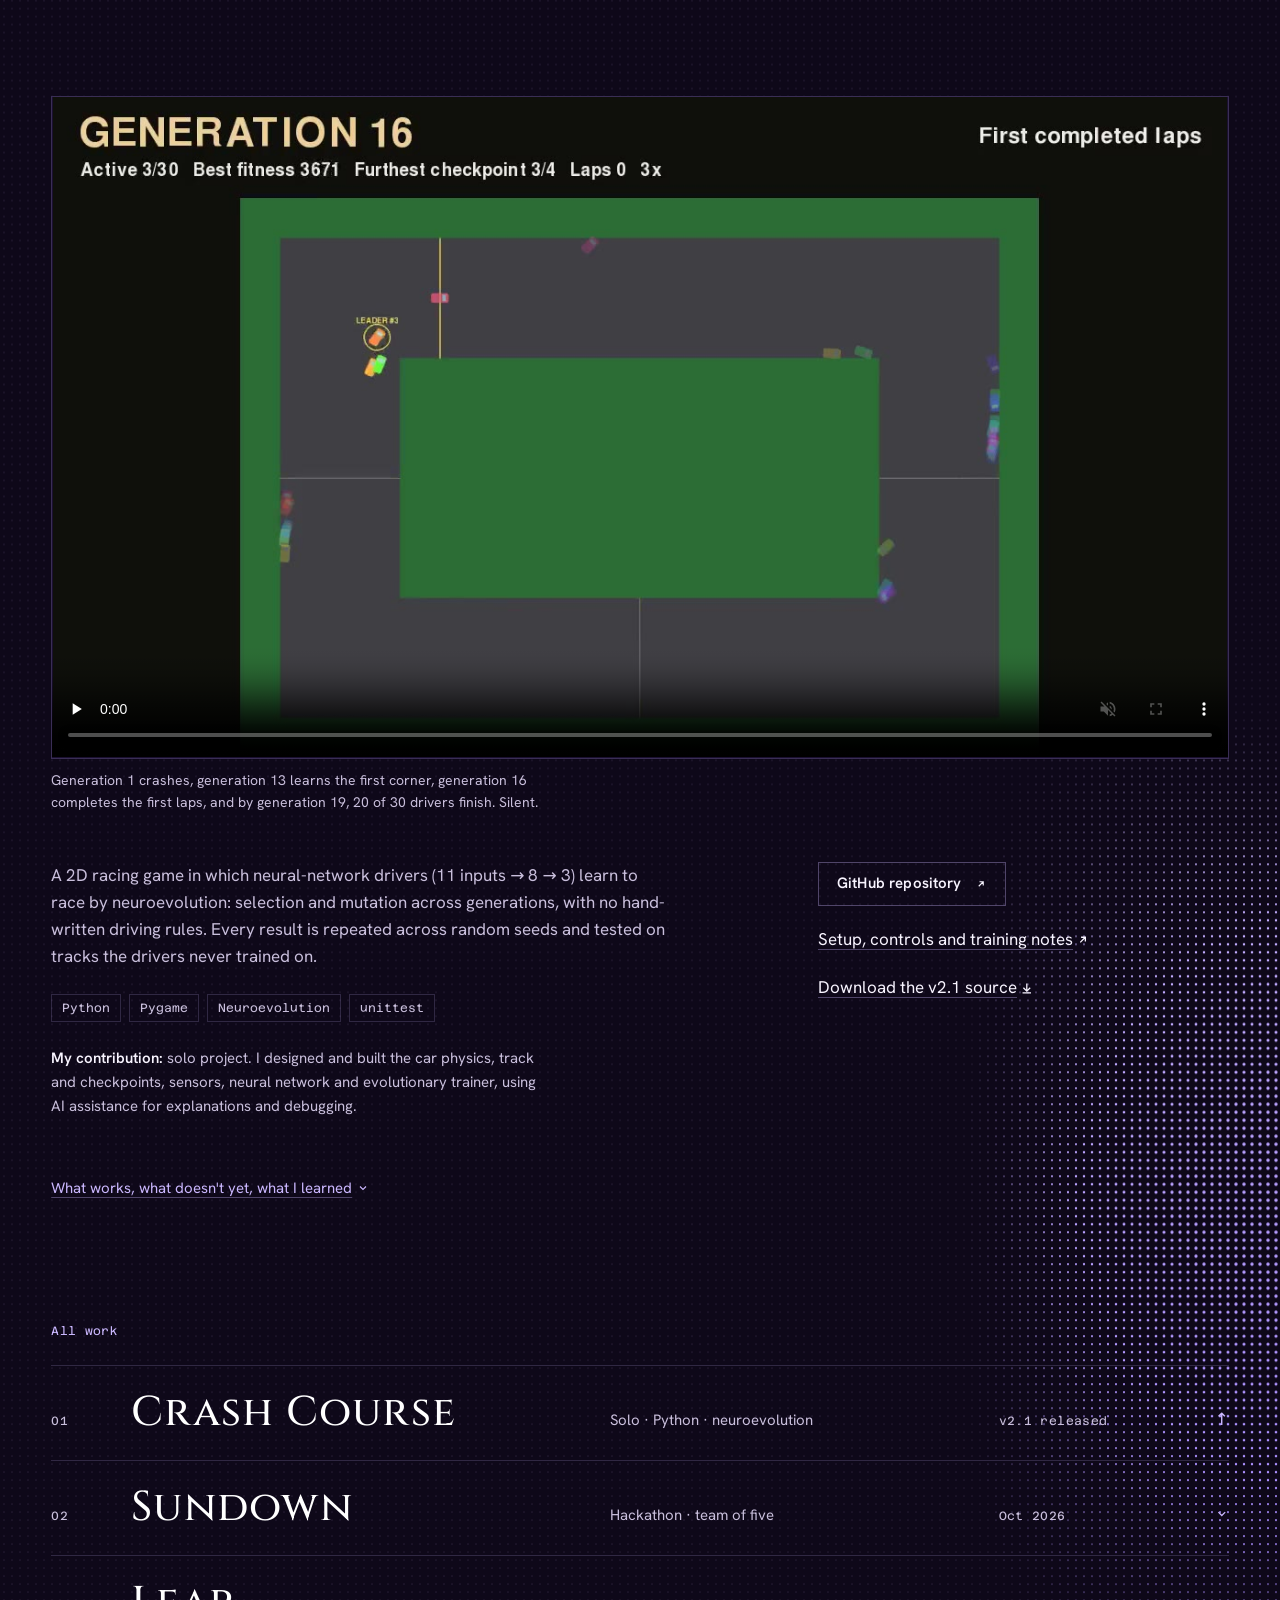
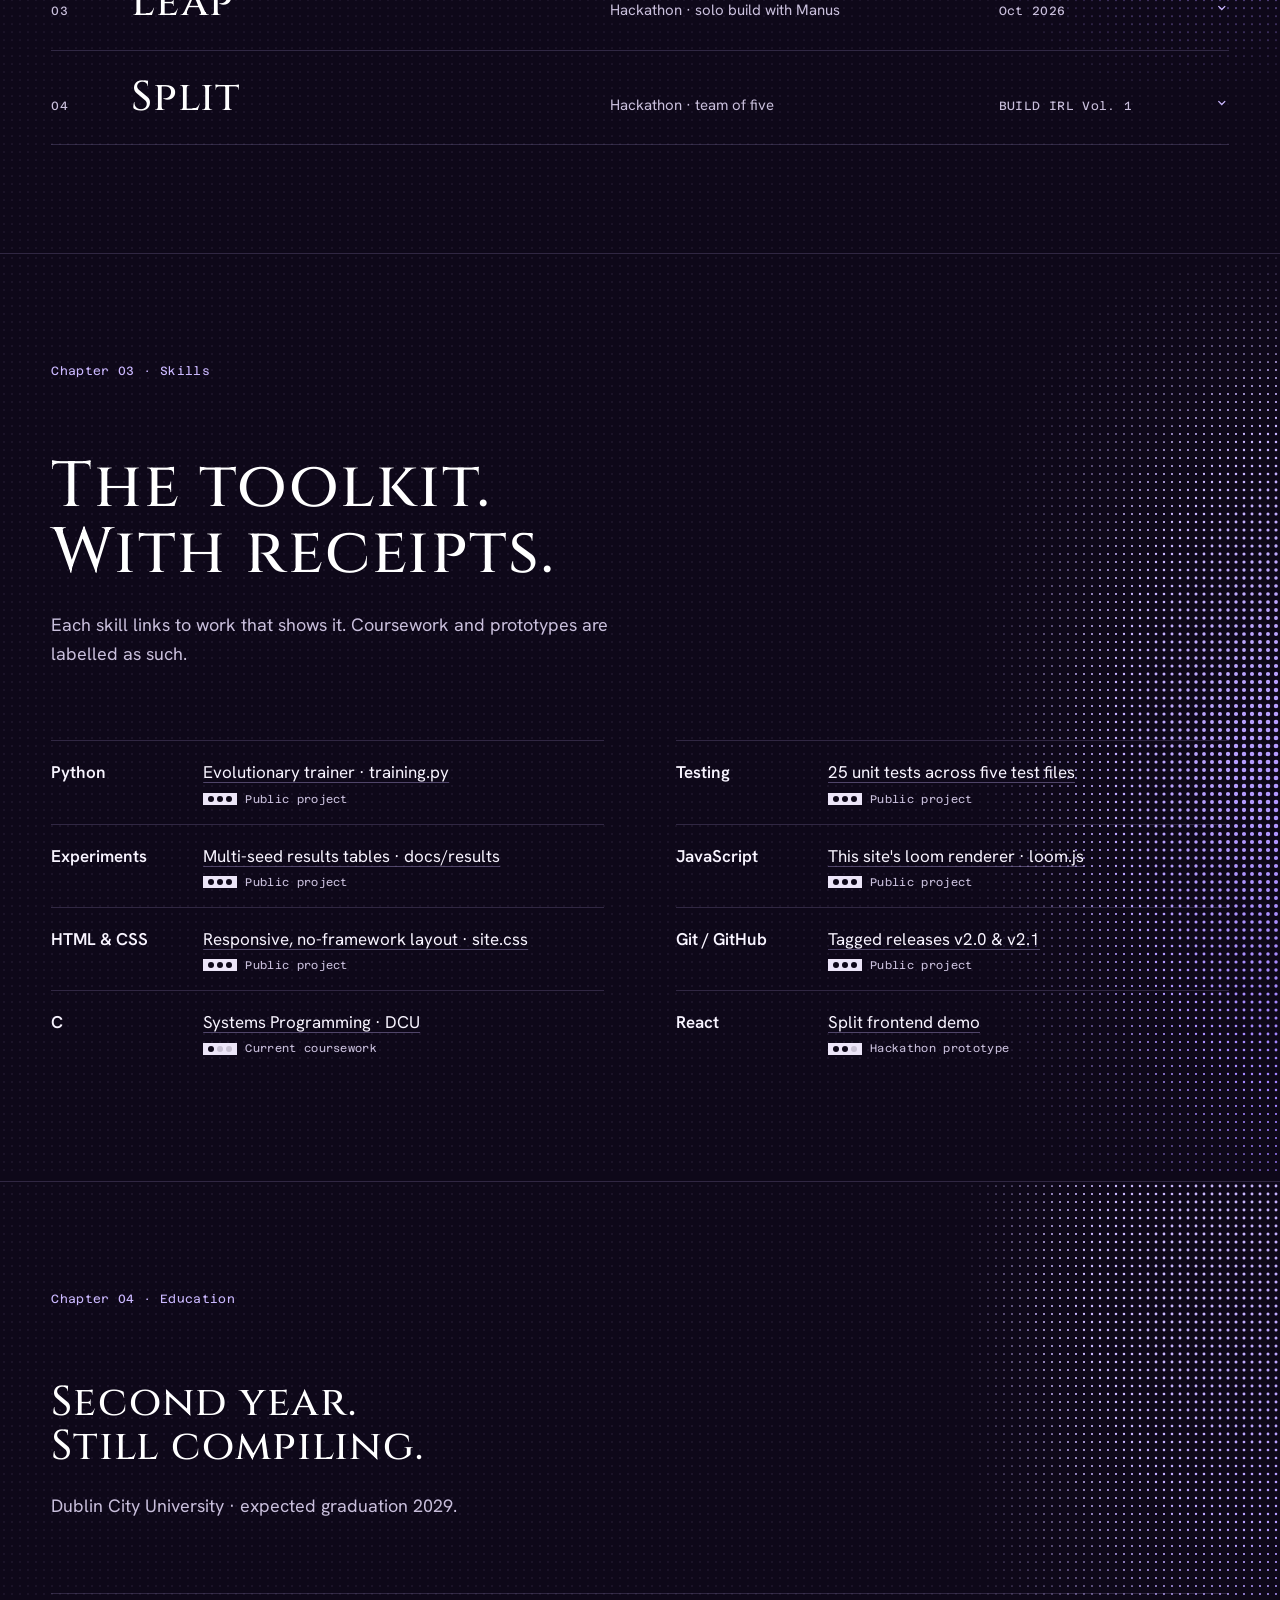
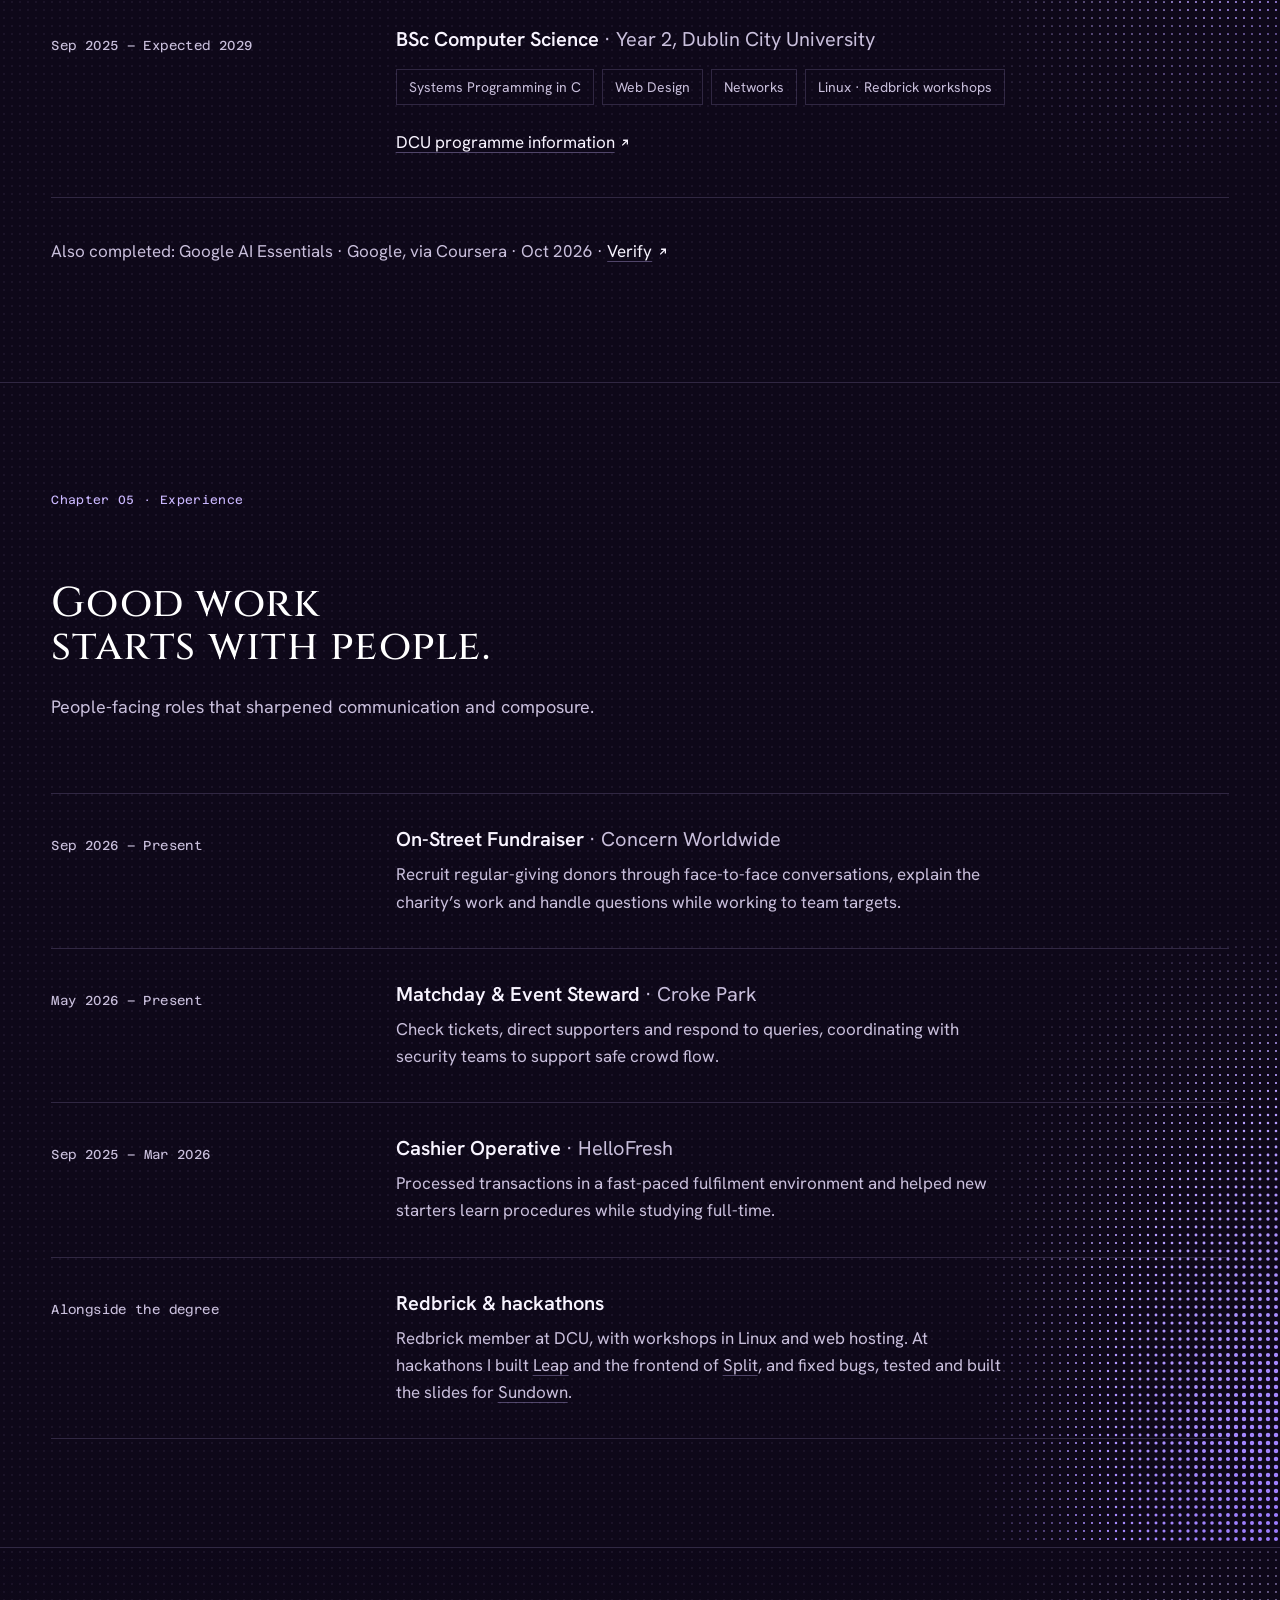
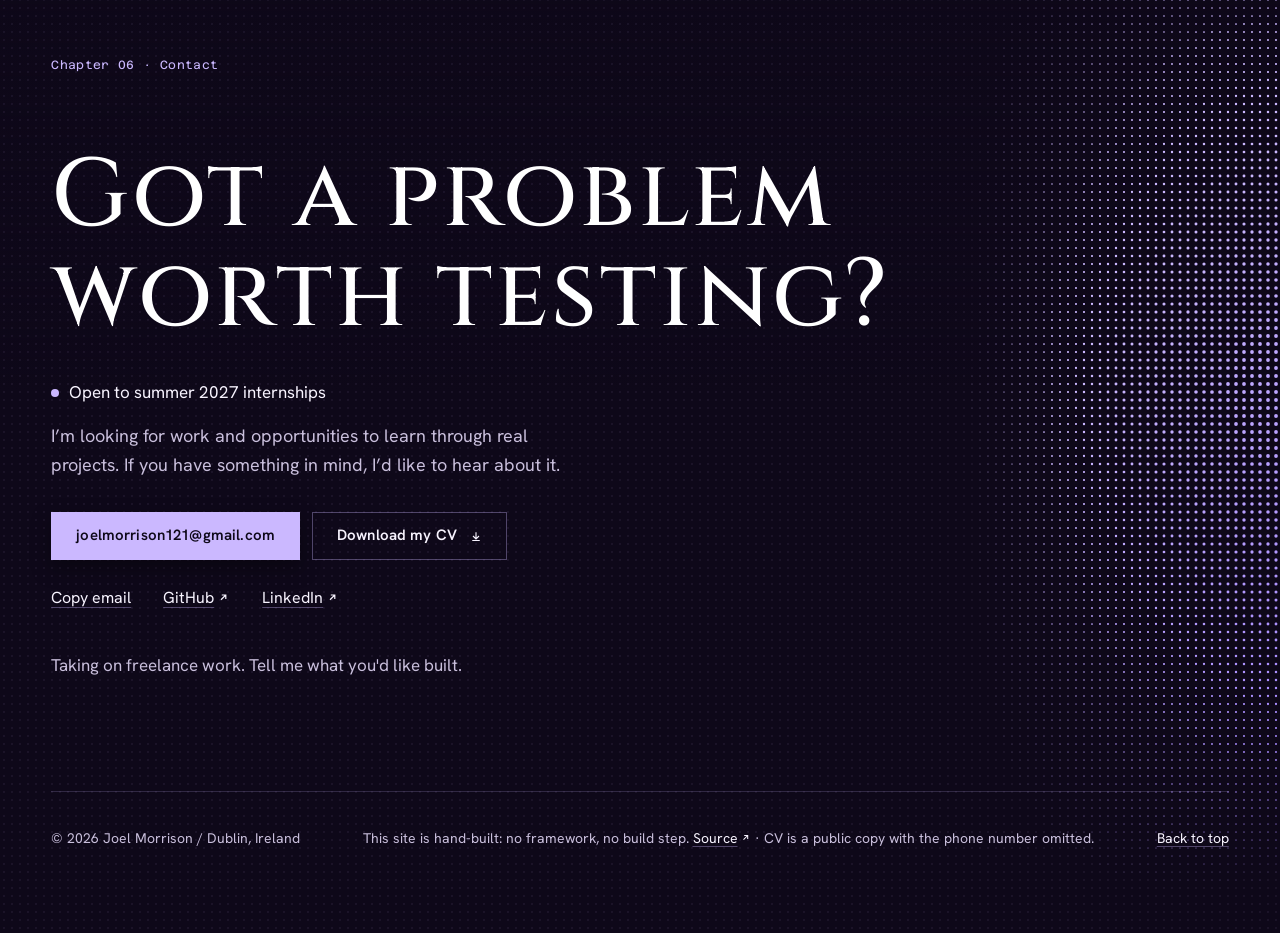
==== commit a9a7404a: "changed the index.html with meta tags for social media Added Open Graph and Twitter meta tags for be" ====
--- a/index.html
+++ b/index.html
@@ -1,6 +1,6 @@
 <!doctype html>
 <html lang="en-IE">
-<head>
+<head>https://github.com/joelmorrison/joelmorrison.github.io/edit/main/index.html
 <meta charset="utf-8">
 <meta name="viewport" content="width=device-width, initial-scale=1">
 <title>Joel Morrison · Computer Science, DCU</title>
@@ -10,6 +10,11 @@
 <meta property="og:description" content="Hands-on software projects, from neural networks to web tools. Looking for a summer 2027 internship.">
 <meta property="og:type" content="website">
 <meta property="og:url" content="https://joelmorrison.github.io/">
+<meta property="og:image" content="https://joelmorrison.github.io/assets/og-image.png">
+<meta property="og:image:width" content="1200">
+<meta property="og:image:height" content="630">
+<meta property="og:image:alt" content="Joel Morrison's portfolio: a woven picture of the Crash Course all-rounder's neural network above his name.">
+<meta name="twitter:card" content="summary_large_image">
 <link rel="canonical" href="https://joelmorrison.github.io/">
 <link rel="preload" href="assets/fonts/cinzel-latin.woff2" as="font" type="font/woff2" crossorigin>
 <link rel="preload" href="assets/fonts/hanken-grotesk-latin.woff2" as="font" type="font/woff2" crossorigin>
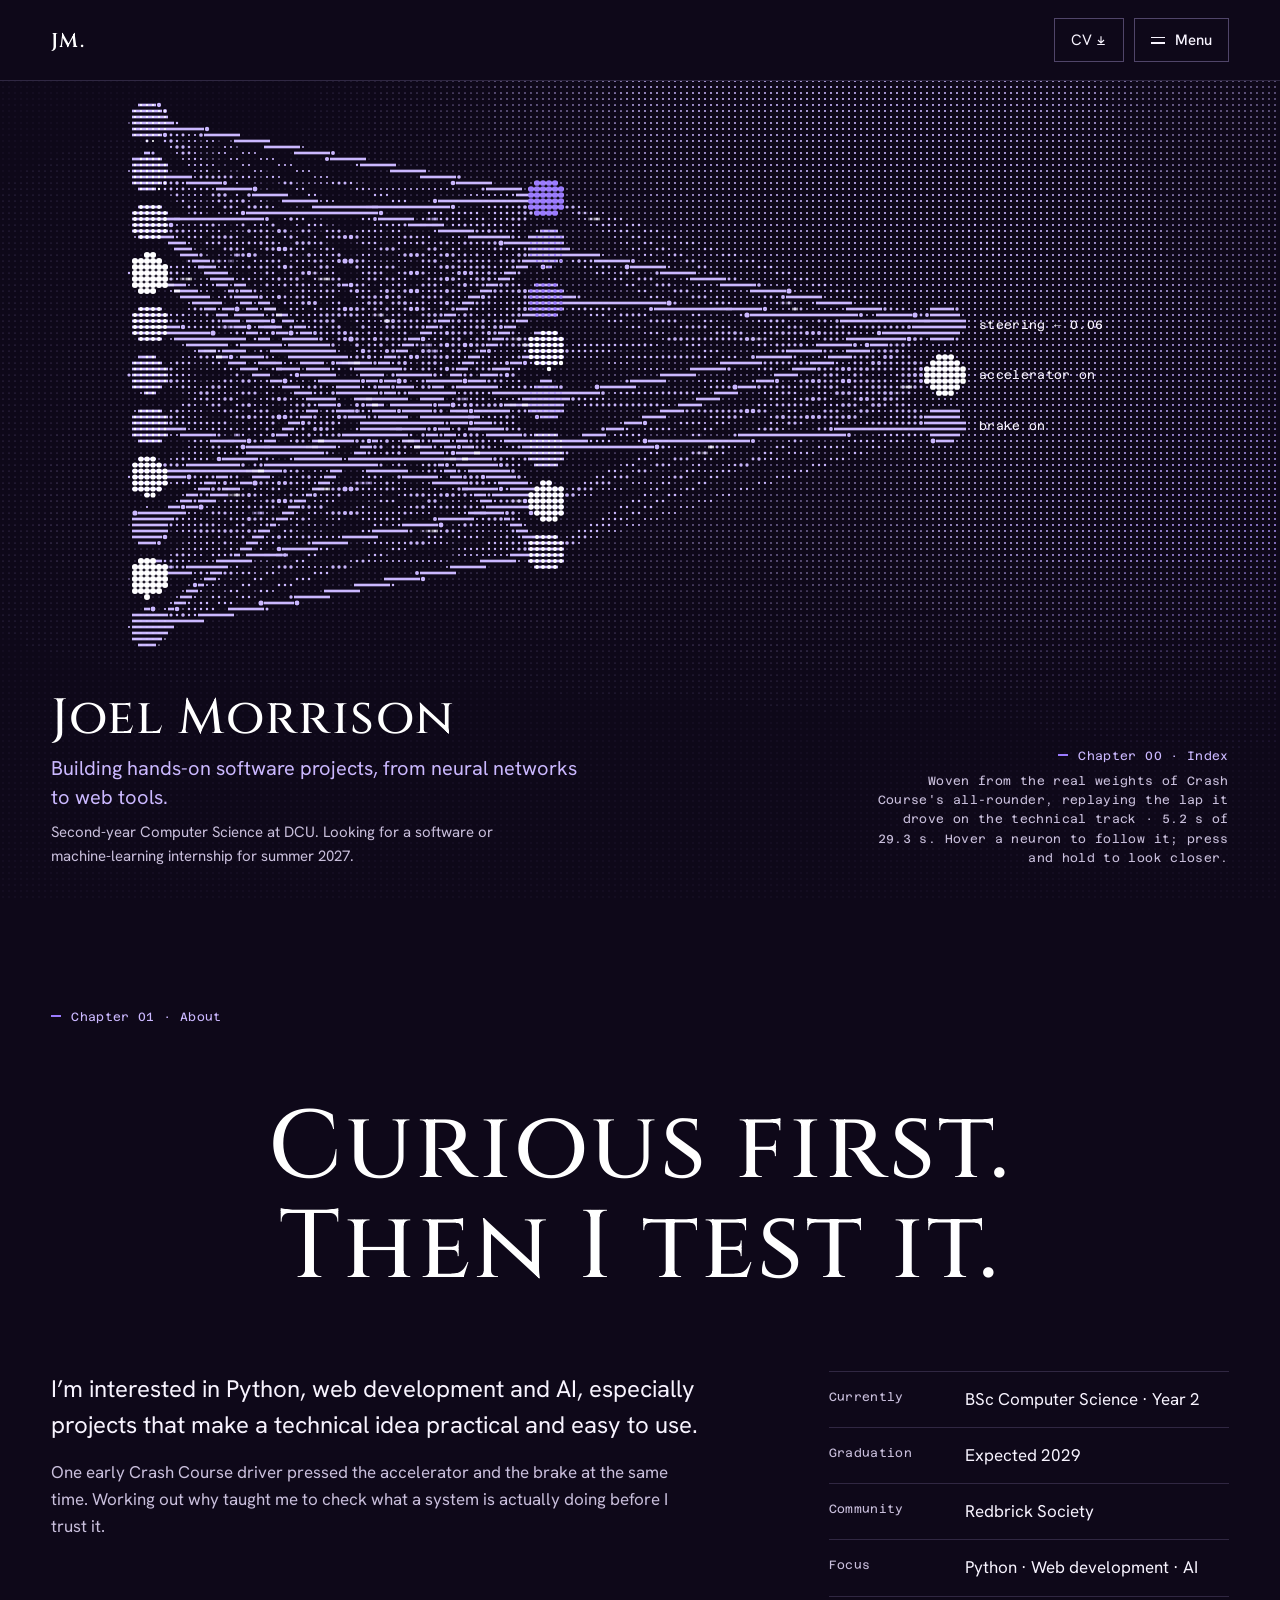
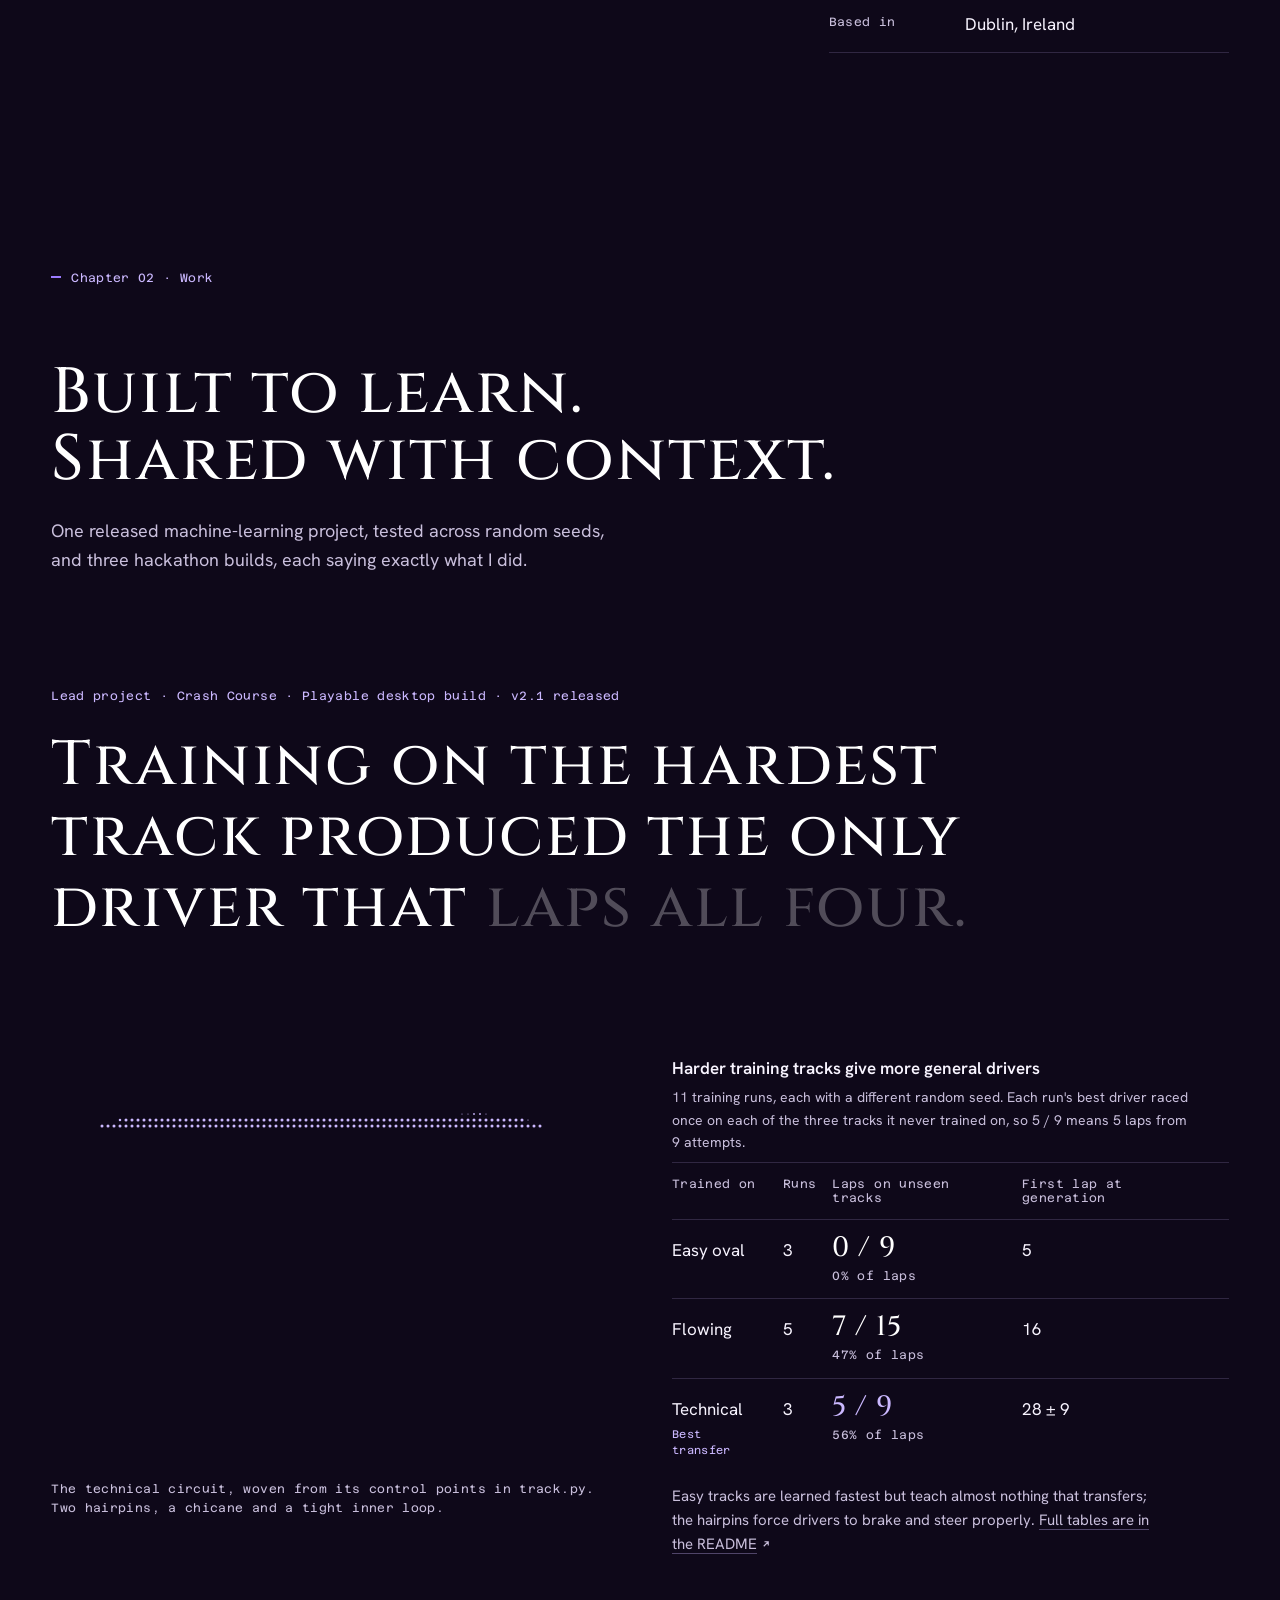
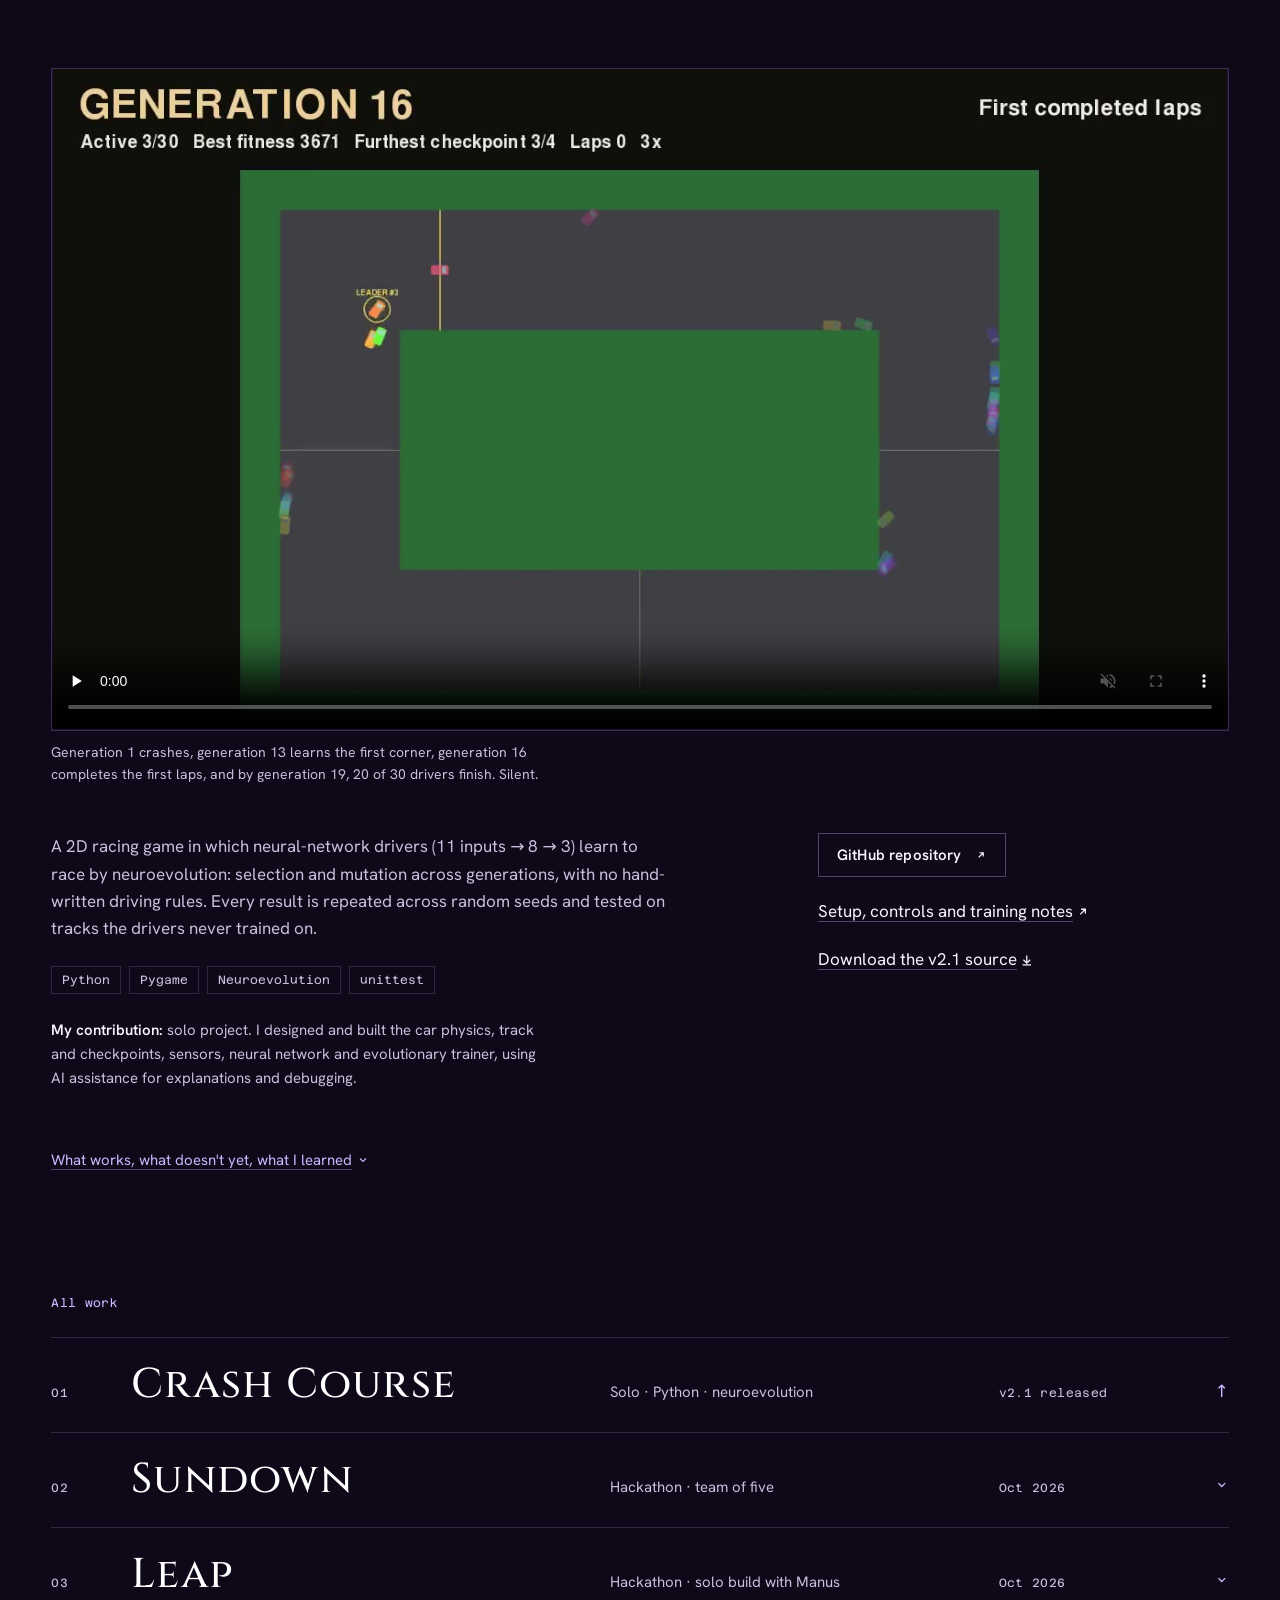
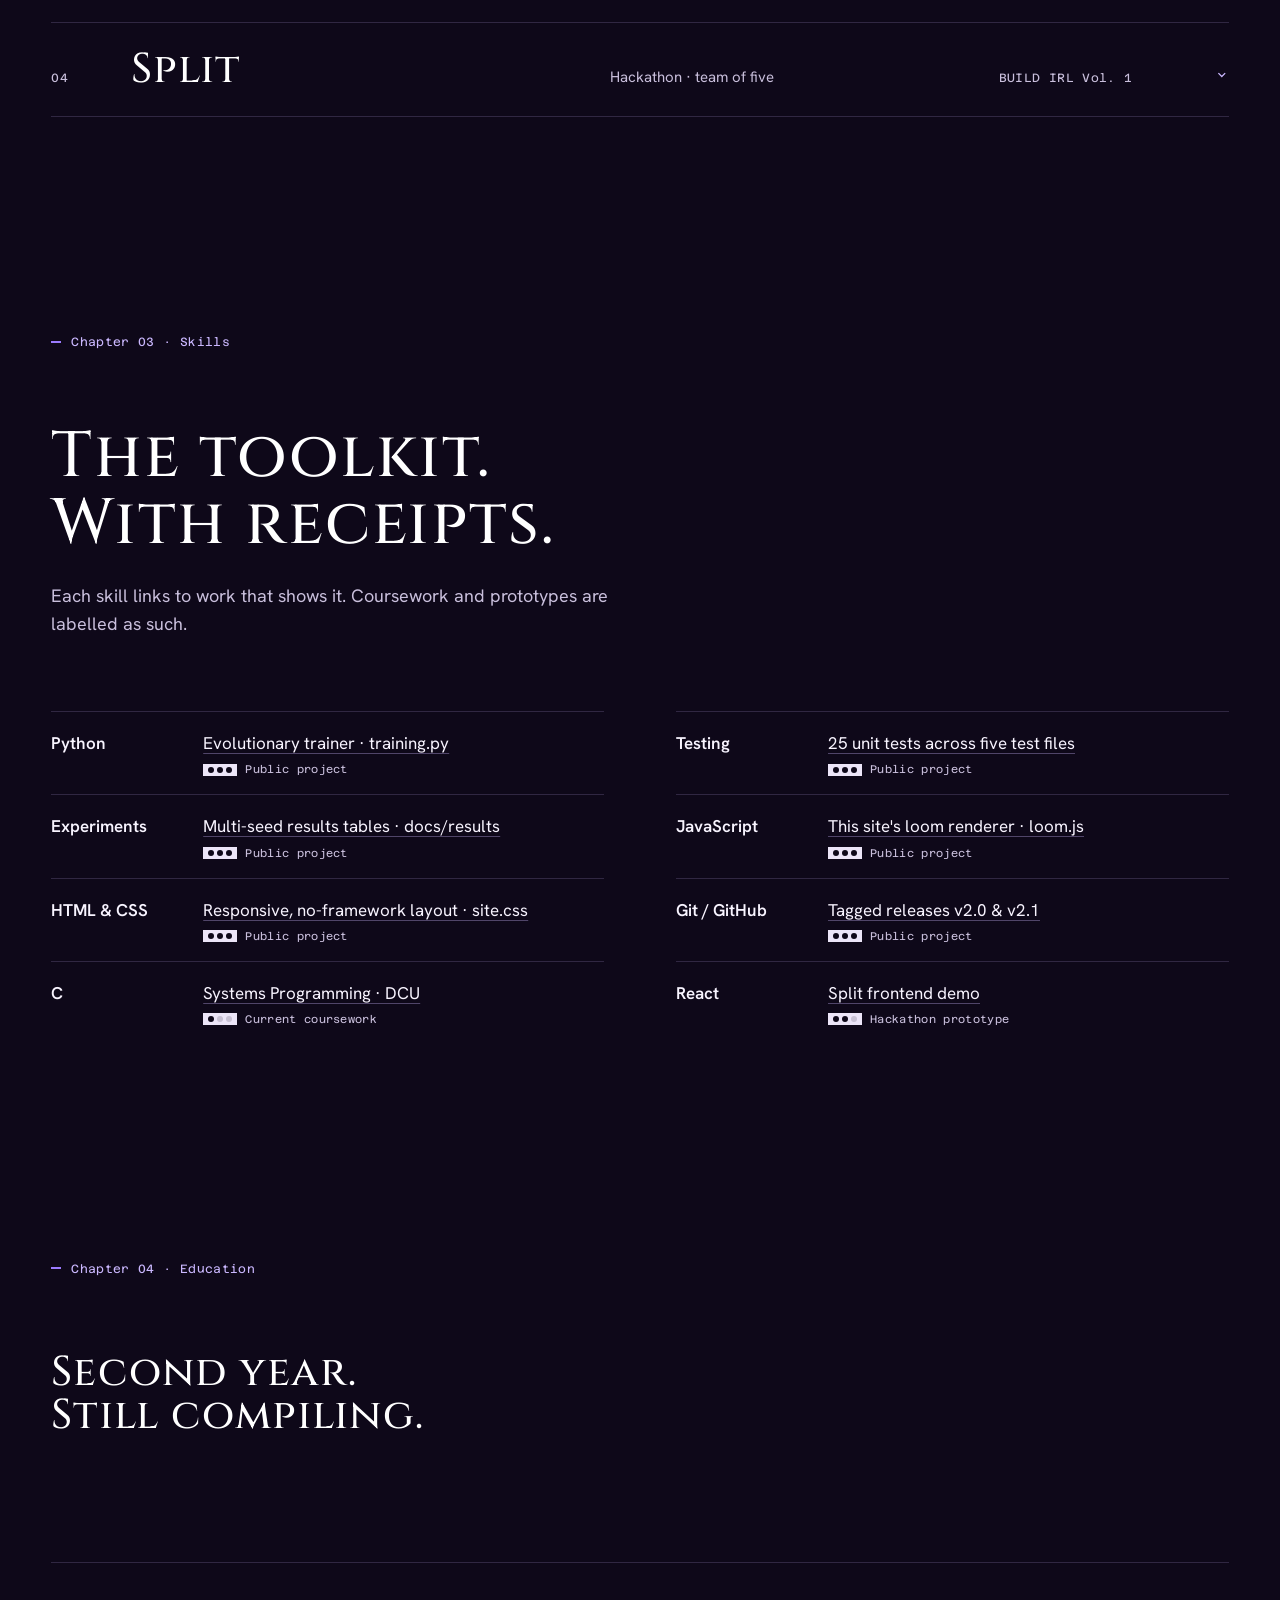
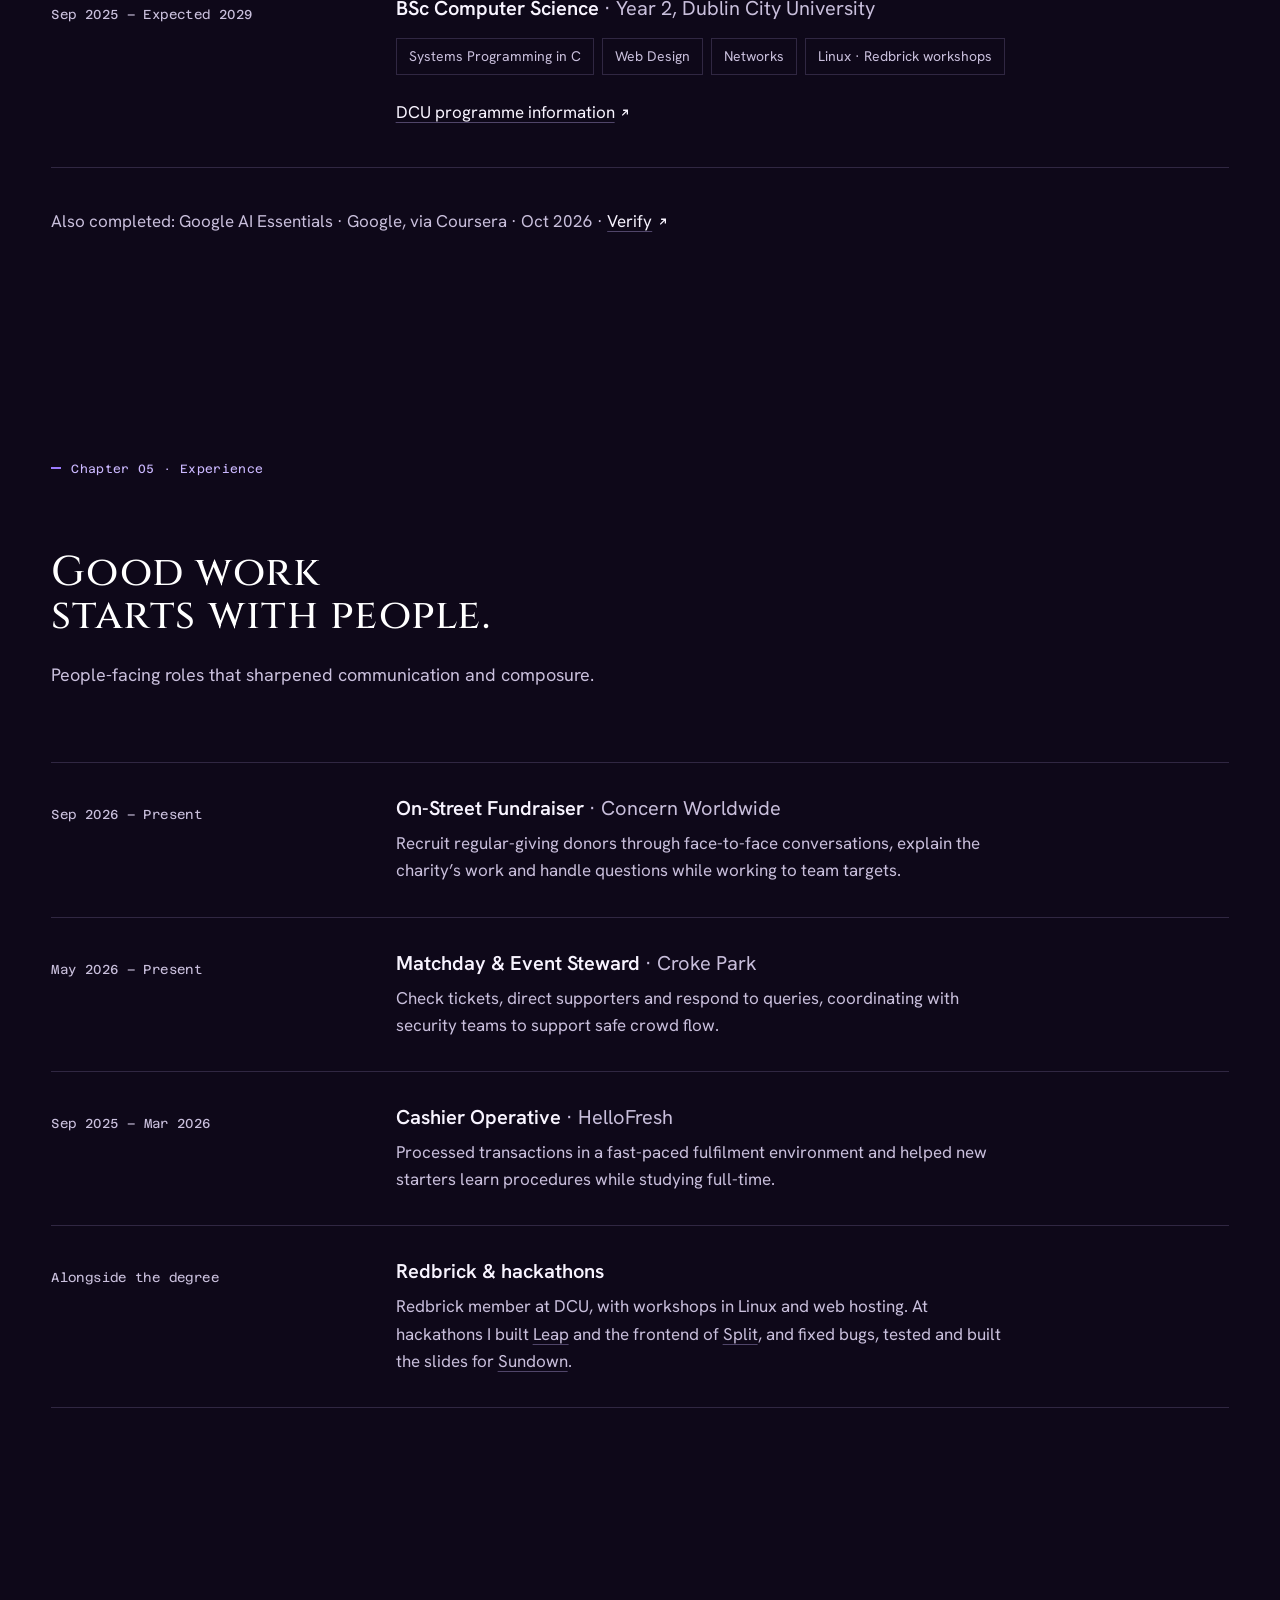
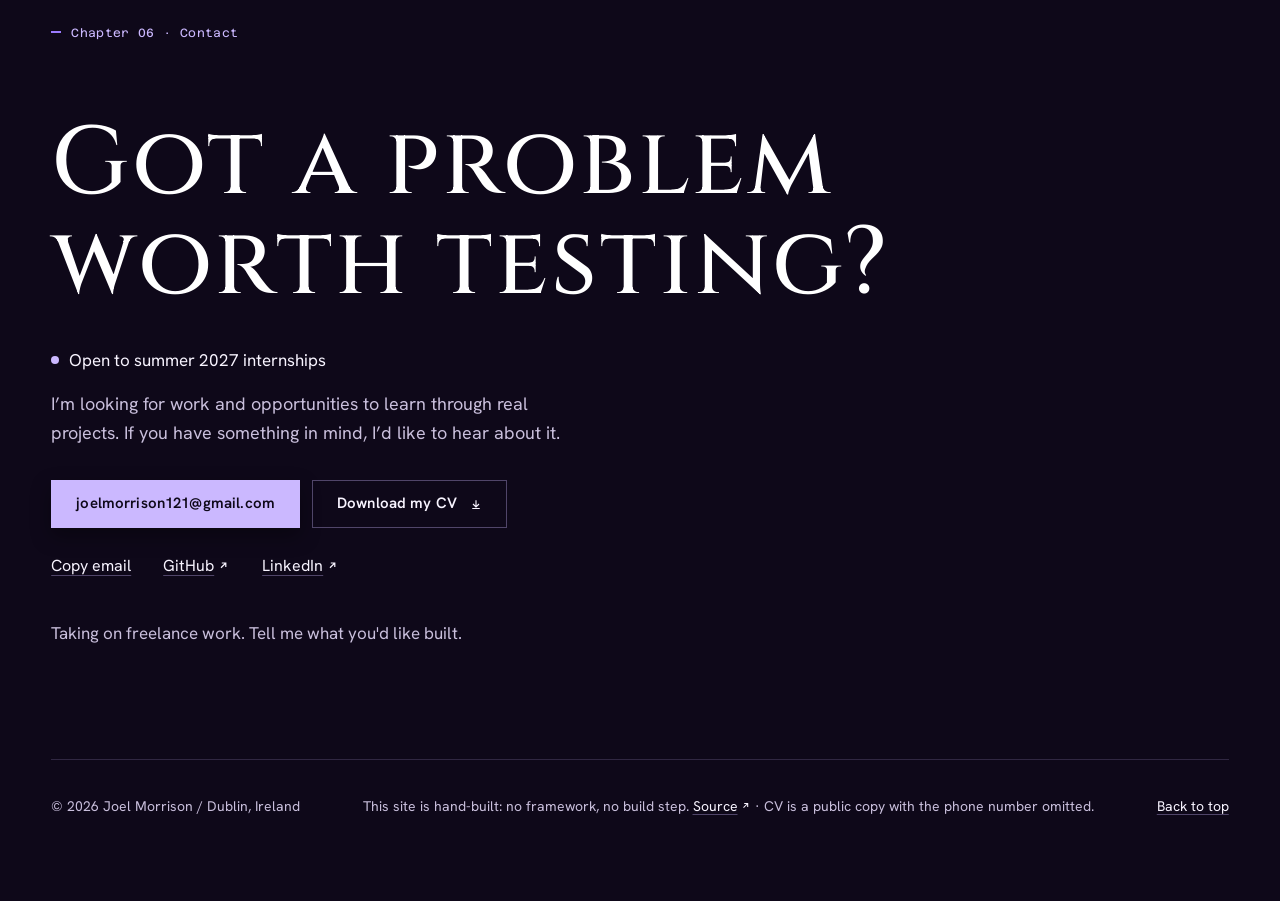
==== commit e78d4028: "Network first: develop entry, smoother hover, one continuous halftone field" ====
--- a/index.html
+++ b/index.html
@@ -1,6 +1,6 @@
 <!doctype html>
 <html lang="en-IE">
-<head>https://github.com/joelmorrison/joelmorrison.github.io/edit/main/index.html
+<head>
 <meta charset="utf-8">
 <meta name="viewport" content="width=device-width, initial-scale=1">
 <title>Joel Morrison · Computer Science, DCU</title>
@@ -18,10 +18,19 @@
 <link rel="canonical" href="https://joelmorrison.github.io/">
 <link rel="preload" href="assets/fonts/cinzel-latin.woff2" as="font" type="font/woff2" crossorigin>
 <link rel="preload" href="assets/fonts/hanken-grotesk-latin.woff2" as="font" type="font/woff2" crossorigin>
+<style>
+/* first paint, before site.css: dark ground, no unstyled page, no transitions until the page is ready */
+html { background: #0e0819; color: #f8f4ff; }
+body { opacity: 0; animation: jm-show 0s 2.5s forwards; }
+@keyframes jm-show { to { opacity: 1; } }
+html:not(.ready) *, html:not(.ready) *::before, html:not(.ready) *::after { transition: none !important; }
+</style>
+<script>document.documentElement.classList.add('js');</script>
 <link rel="stylesheet" href="assets/css/site.css">
 <link rel="icon" href="data:image/svg+xml,%3Csvg xmlns='http://www.w3.org/2000/svg' viewBox='0 0 32 32'%3E%3Crect width='32' height='32' fill='%230e0819'/%3E%3Ctext x='16' y='22' text-anchor='middle' font-family='serif' font-size='15' fill='%23cbb8ff'%3EJM%3C/text%3E%3C/svg%3E">
 </head>
 <body>
+<div class="field" aria-hidden="true"><canvas id="field"></canvas></div>
 <a class="skip" href="#main">Skip to content</a>
 
 <svg width="0" height="0" style="position:absolute" aria-hidden="true">
@@ -81,7 +90,6 @@
   </section>
 
   <section class="block chapter-block" id="about" aria-labelledby="about-h">
-    <canvas class="sheen-field" aria-hidden="true"></canvas>
     <div class="wrap">
       <p class="chapter">Chapter 01 · About</p>
       <h2 id="about-h" class="statement" data-reveal><span class="line">Curious first.</span> <span class="line">Then I test it.</span></h2>
@@ -102,7 +110,6 @@
   </section>
 
   <section class="block chapter-block" id="work" aria-labelledby="work-h">
-    <canvas class="sheen-field" aria-hidden="true"></canvas>
     <div class="wrap">
       <p class="chapter">Chapter 02 · Work</p>
       <h2 id="work-h" data-reveal><span class="line">Built to learn.</span> <span class="line">Shared with context.</span></h2>
@@ -238,7 +245,6 @@
   </section>
 
   <section class="block chapter-block" id="receipts" aria-labelledby="receipts-h">
-    <canvas class="sheen-field" aria-hidden="true"></canvas>
     <div class="wrap">
       <p class="chapter">Chapter 03 · Skills</p>
       <h2 id="receipts-h" data-reveal><span class="line">The toolkit.</span> <span class="line">With receipts.</span></h2>
@@ -257,7 +263,6 @@
   </section>
 
   <section class="block chapter-block" id="education" aria-labelledby="education-h">
-    <canvas class="sheen-field" aria-hidden="true"></canvas>
     <div class="wrap">
       <p class="chapter">Chapter 04 · Education</p>
       <h2 id="education-h" data-reveal><span class="line">Second year.</span> <span class="line">Still compiling.</span></h2>
@@ -277,7 +282,6 @@
   </section>
 
   <section class="block chapter-block" id="experience" aria-labelledby="experience-h">
-    <canvas class="sheen-field" aria-hidden="true"></canvas>
     <div class="wrap">
       <p class="chapter">Chapter 05 · Experience</p>
       <h2 id="experience-h" data-reveal><span class="line">Good work</span> <span class="line">starts with people.</span></h2>
@@ -304,7 +308,6 @@
   </section>
 
   <section class="contact chapter-block" id="contact" aria-labelledby="contact-h">
-    <canvas class="sheen-field" aria-hidden="true"></canvas>
     <div class="wrap">
       <p class="chapter">Chapter 06 · Contact</p>
       <h2 id="contact-h" data-reveal><span class="line">Got a problem</span> <span class="line">worth testing?</span></h2>
@@ -335,6 +338,7 @@
 <script src="assets/data/all-rounder.js"></script>
 <script src="assets/js/loom.js"></script>
 <script src="assets/js/live-net.js"></script>
+<script src="assets/js/field.js"></script>
 <script src="assets/js/main.js"></script>
 </body>
 </html>
--- a/assets/css/site.css
+++ b/assets/css/site.css
@@ -44,7 +44,7 @@
 
 *, *::before, *::after { box-sizing: border-box; }
 html { background: var(--ground); color: var(--text); scroll-behavior: smooth; scroll-padding-top: 80px; scrollbar-color: var(--thread-2) var(--ground); -webkit-text-size-adjust: 100%; }
-body { margin: 0; font: 400 var(--step-0)/1.6 var(--body); background: transparent; -webkit-font-smoothing: antialiased; caret-color: var(--thread); }
+body { margin: 0; opacity: 1; animation: none; font: 400 var(--step-0)/1.6 var(--body); background: transparent; -webkit-font-smoothing: antialiased; caret-color: var(--thread); }
 ::selection { background: var(--thread); color: var(--on-thread); }
 img, video { display: block; max-width: 100%; height: auto; }
 a { color: inherit; text-decoration-thickness: 1px; text-underline-offset: .24em; text-decoration-color: var(--line-strong); transition: text-decoration-color var(--dur-fast), color var(--dur-fast); }
@@ -390,3 +390,46 @@
   .pre { opacity: 1; }
   .lit.is-live .w { opacity: 1; }
 }
+
+/* =====================================================================
+   ITERATION 2 · the network first, one continuous cloth
+   ===================================================================== */
+
+/* one halftone field behind every chapter: the warp scrolls with the page, the light glides between chapters */
+.field { position: fixed; inset: 0; z-index: -1; pointer-events: none; }
+.field canvas { display: block; width: 100%; height: 100%; }
+.hero { background: transparent; }
+.block + .block { border-top: 0; }
+.contact { border-top: 0; background: none; }
+.chapter::before { content: ""; display: inline-block; width: 10px; height: 2px; margin-right: 10px; vertical-align: .3em; background: var(--thread-2); }   /* a weft float opens each chapter */
+
+/* the hero: the network leads, the name sits smaller beneath it */
+.hero-foot { bottom: 32px; }
+.hero .copy h1 { font-size: clamp(2.25rem, 1.1rem + 2.5vw, 3.5rem); }
+.hero .copy .lede { margin-top: 10px; font-size: clamp(1.0625rem, .95rem + .4vw, 1.25rem); max-width: 48ch; }
+.hero .copy .goal { margin-top: 8px; font-size: .9375rem; max-width: 56ch; }
+.hero .caption { max-width: 44ch; margin-left: auto; }
+@media (min-width: 861px) { .labels span { font-size: .75rem; } }
+
+/* the entry: the network arrives first, the name halfway through, the labels once it is whole.
+   Only with JavaScript and full motion; a fallback shows everything if the script never runs. */
+@media (prefers-reduced-motion: no-preference) {
+  .js .hero-foot > * { opacity: 0; transform: translateY(14px); animation: jm-hero-show 0s 4s forwards; }
+  .js .labels { opacity: 0; animation: jm-hero-show 0s 4s forwards; }
+  .js .stage.is-named .hero-foot > * { opacity: 1; transform: none; animation: none; transition: opacity .9s var(--ease-out), transform .9s var(--ease-out); }
+  .js .stage.is-named .hero-note { transition-delay: .16s; }
+  .js .stage.is-woven .labels { opacity: 1; animation: none; transition: opacity .7s var(--ease-out); }
+}
+@keyframes jm-hero-show { to { opacity: 1; transform: none; } }
+
+/* hovering a neuron: the tip fades and rises into place instead of switching on */
+.live-tip { opacity: 0; visibility: hidden; transform: translate(0, calc(-50% + 6px)); transition: opacity .22s var(--ease-out), transform .3s var(--ease-out), visibility 0s linear .3s; }
+.live-tip.to-left { transform: translate(-100%, calc(-50% + 6px)); }
+.live-tip.on { opacity: 1; visibility: visible; transform: translate(0, -50%); transition: opacity .22s var(--ease-out), transform .3s var(--ease-out), visibility 0s; }
+.live-tip.on.to-left { transform: translate(-100%, -50%); }
+.labels .out { transition: opacity .3s var(--ease-out); }
+.stage.is-inspecting .labels .out { opacity: .45; }
+
+@media (max-width: 860px) {
+  .stage { min-height: min(92svh, 780px); }
+}
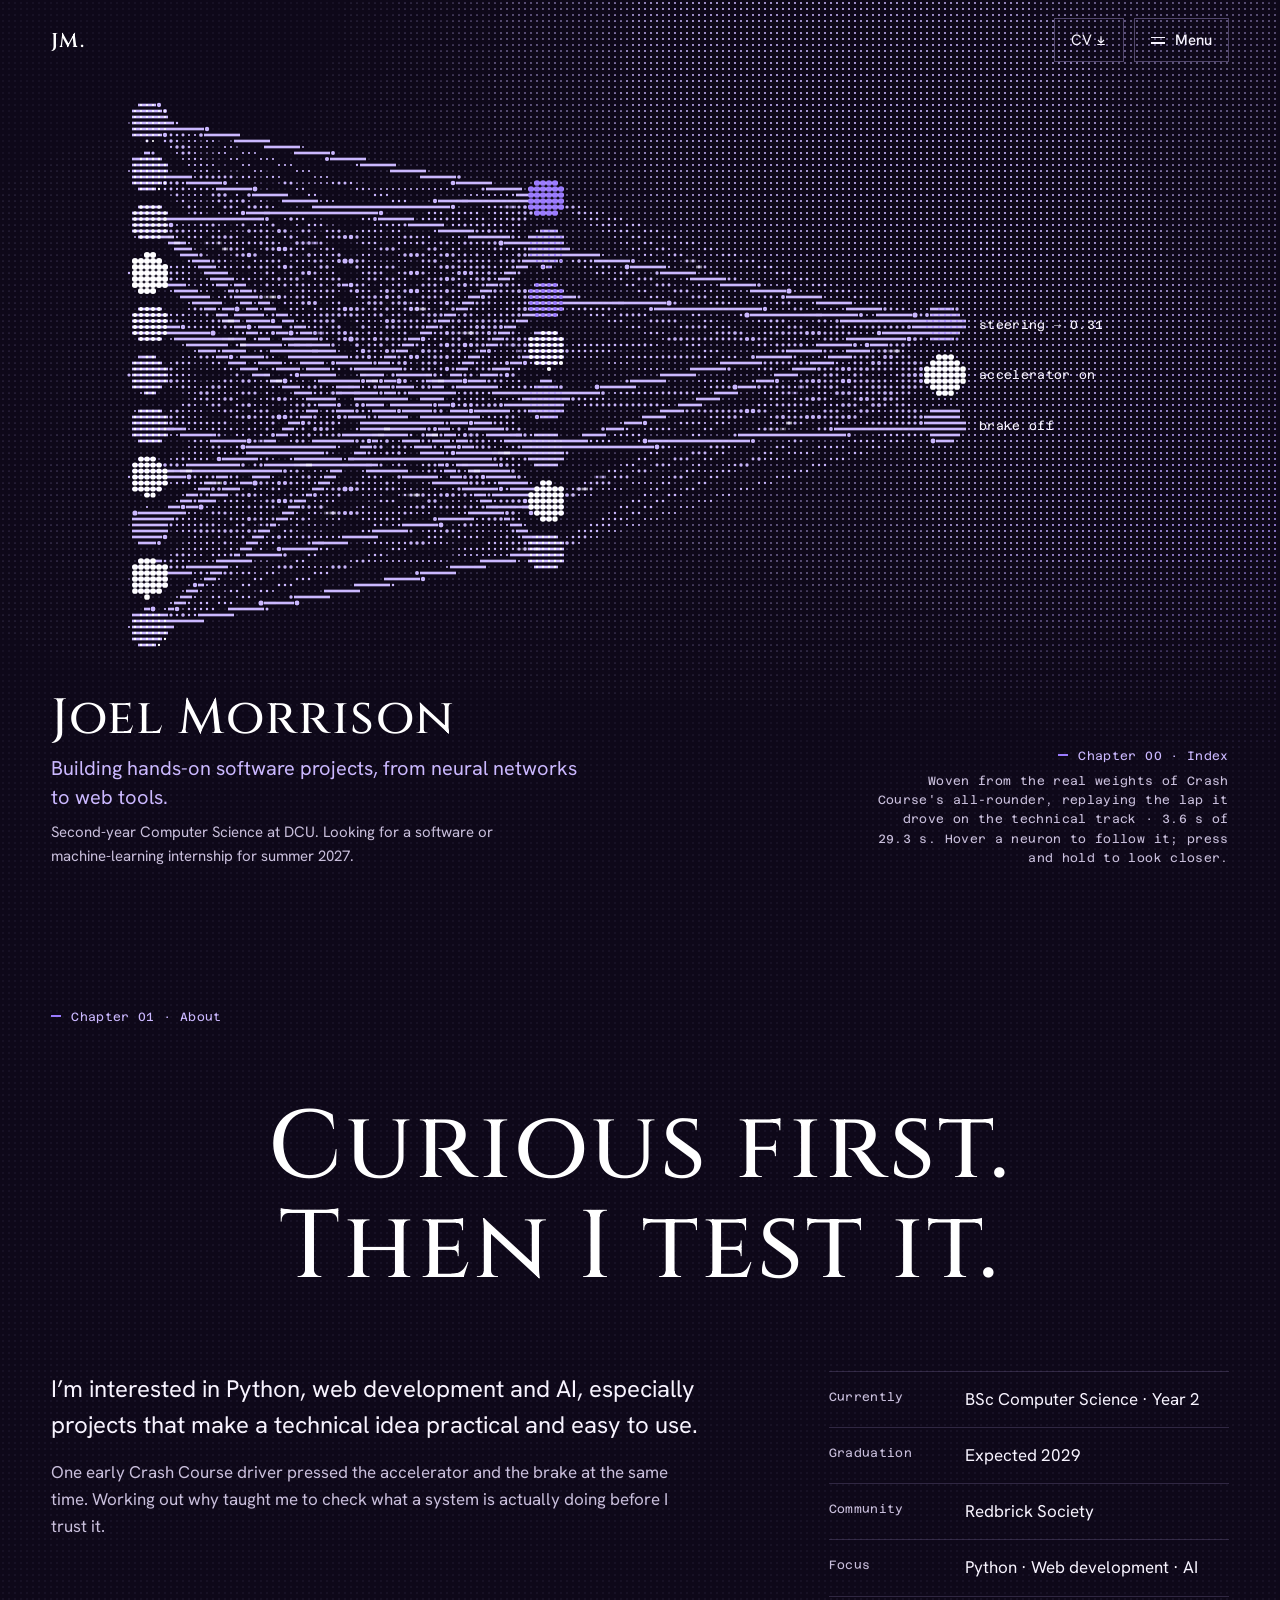
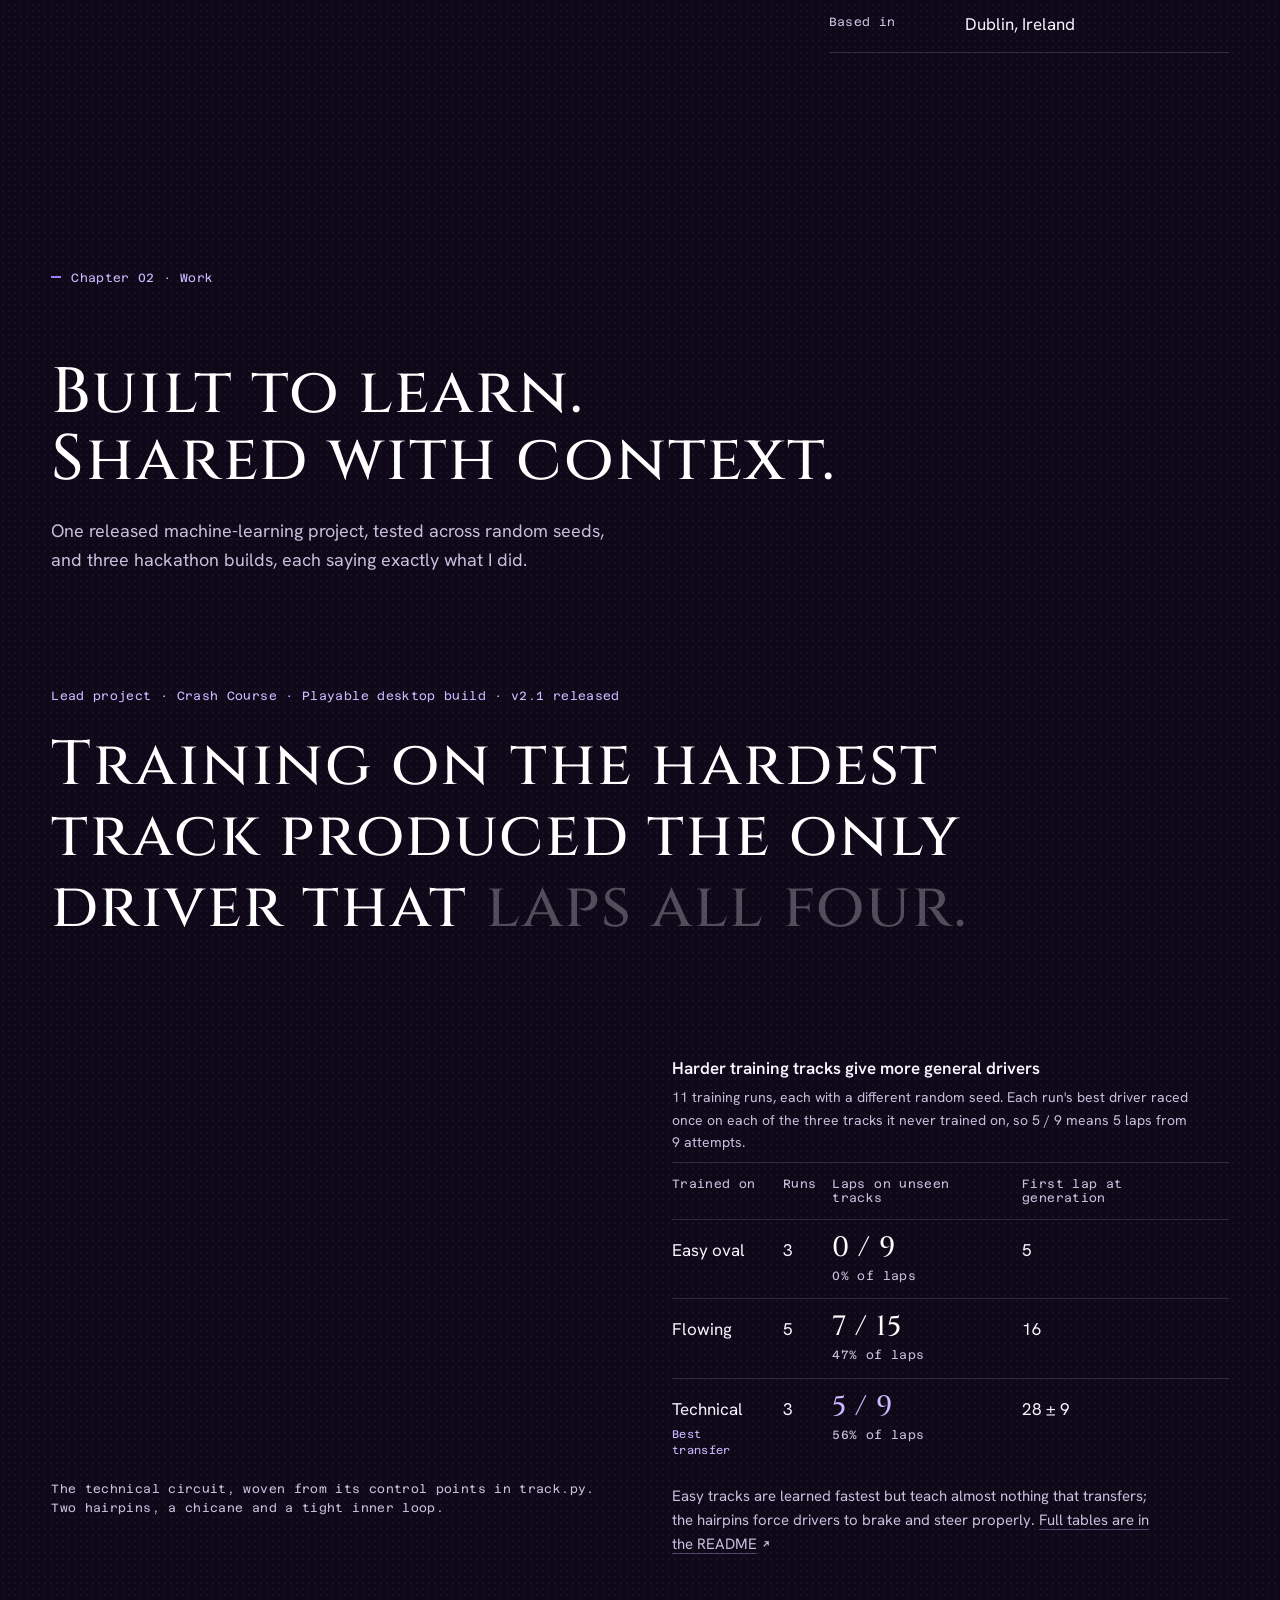
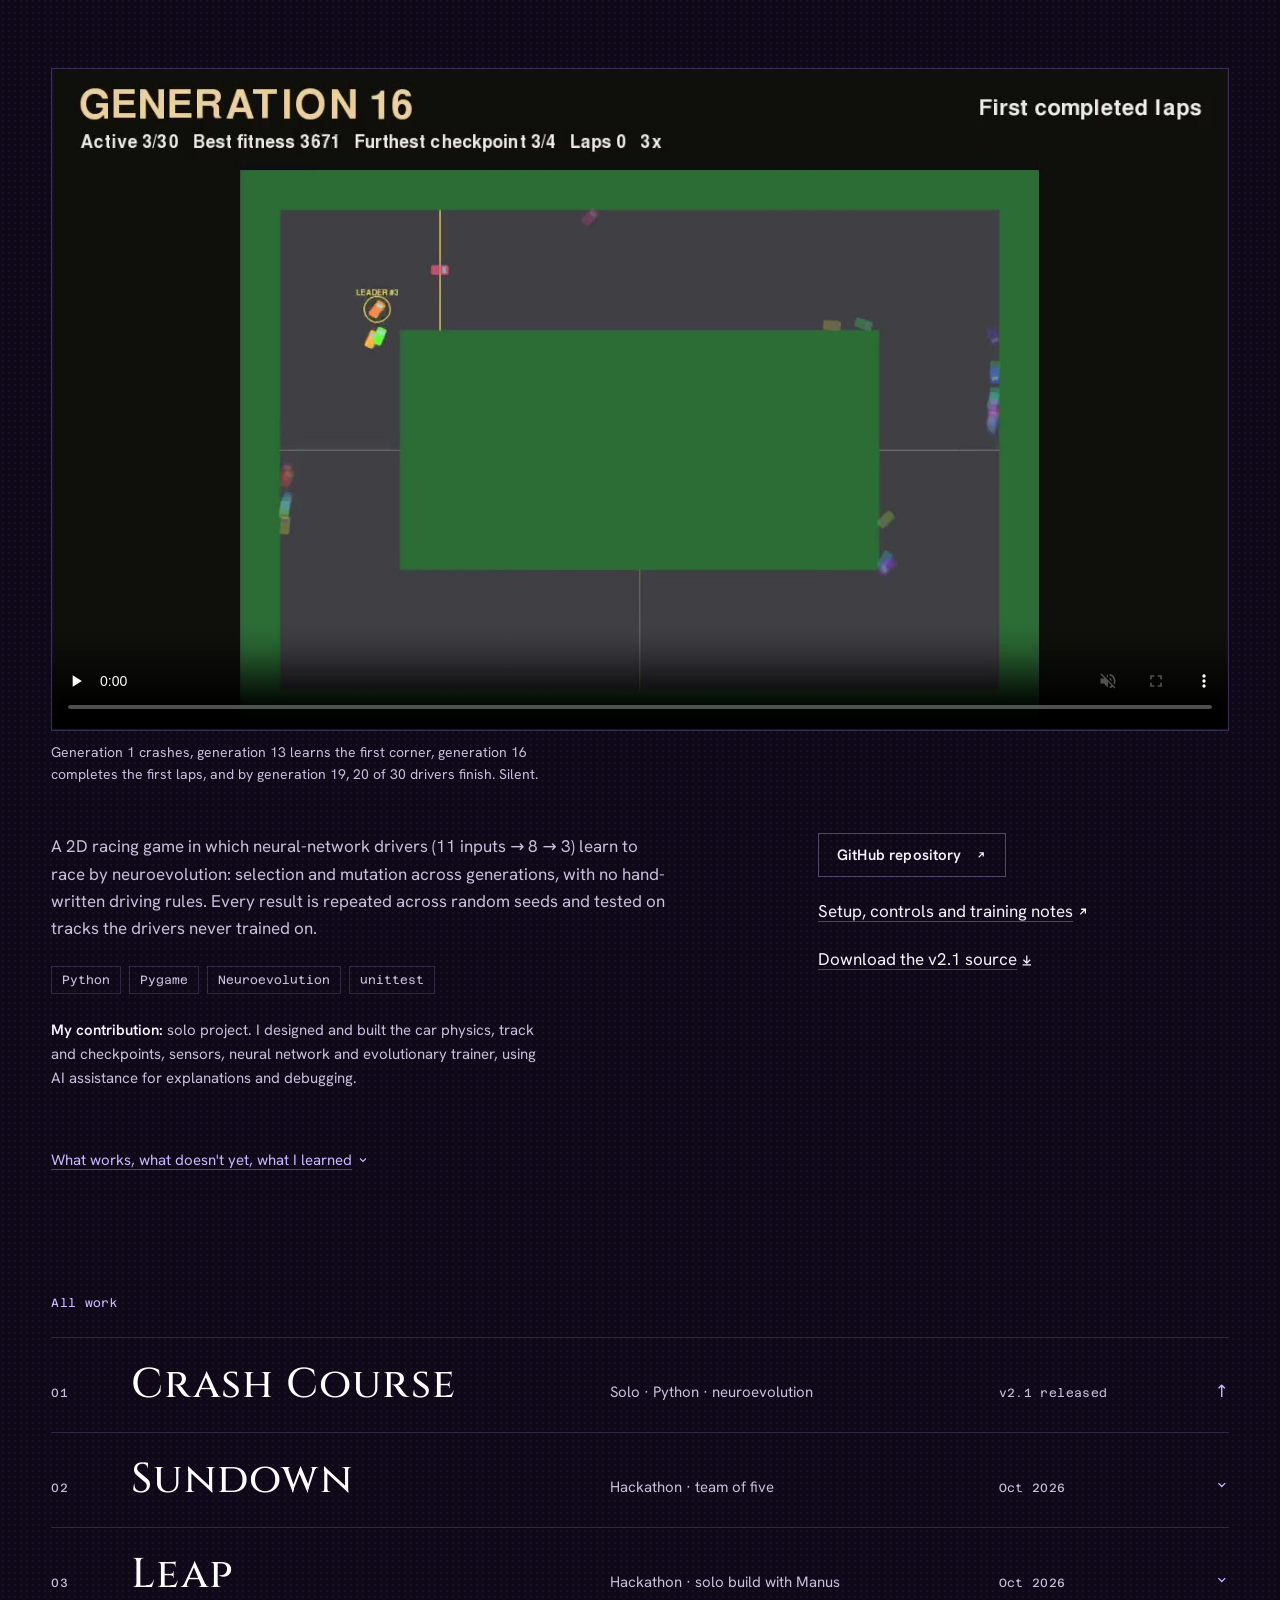
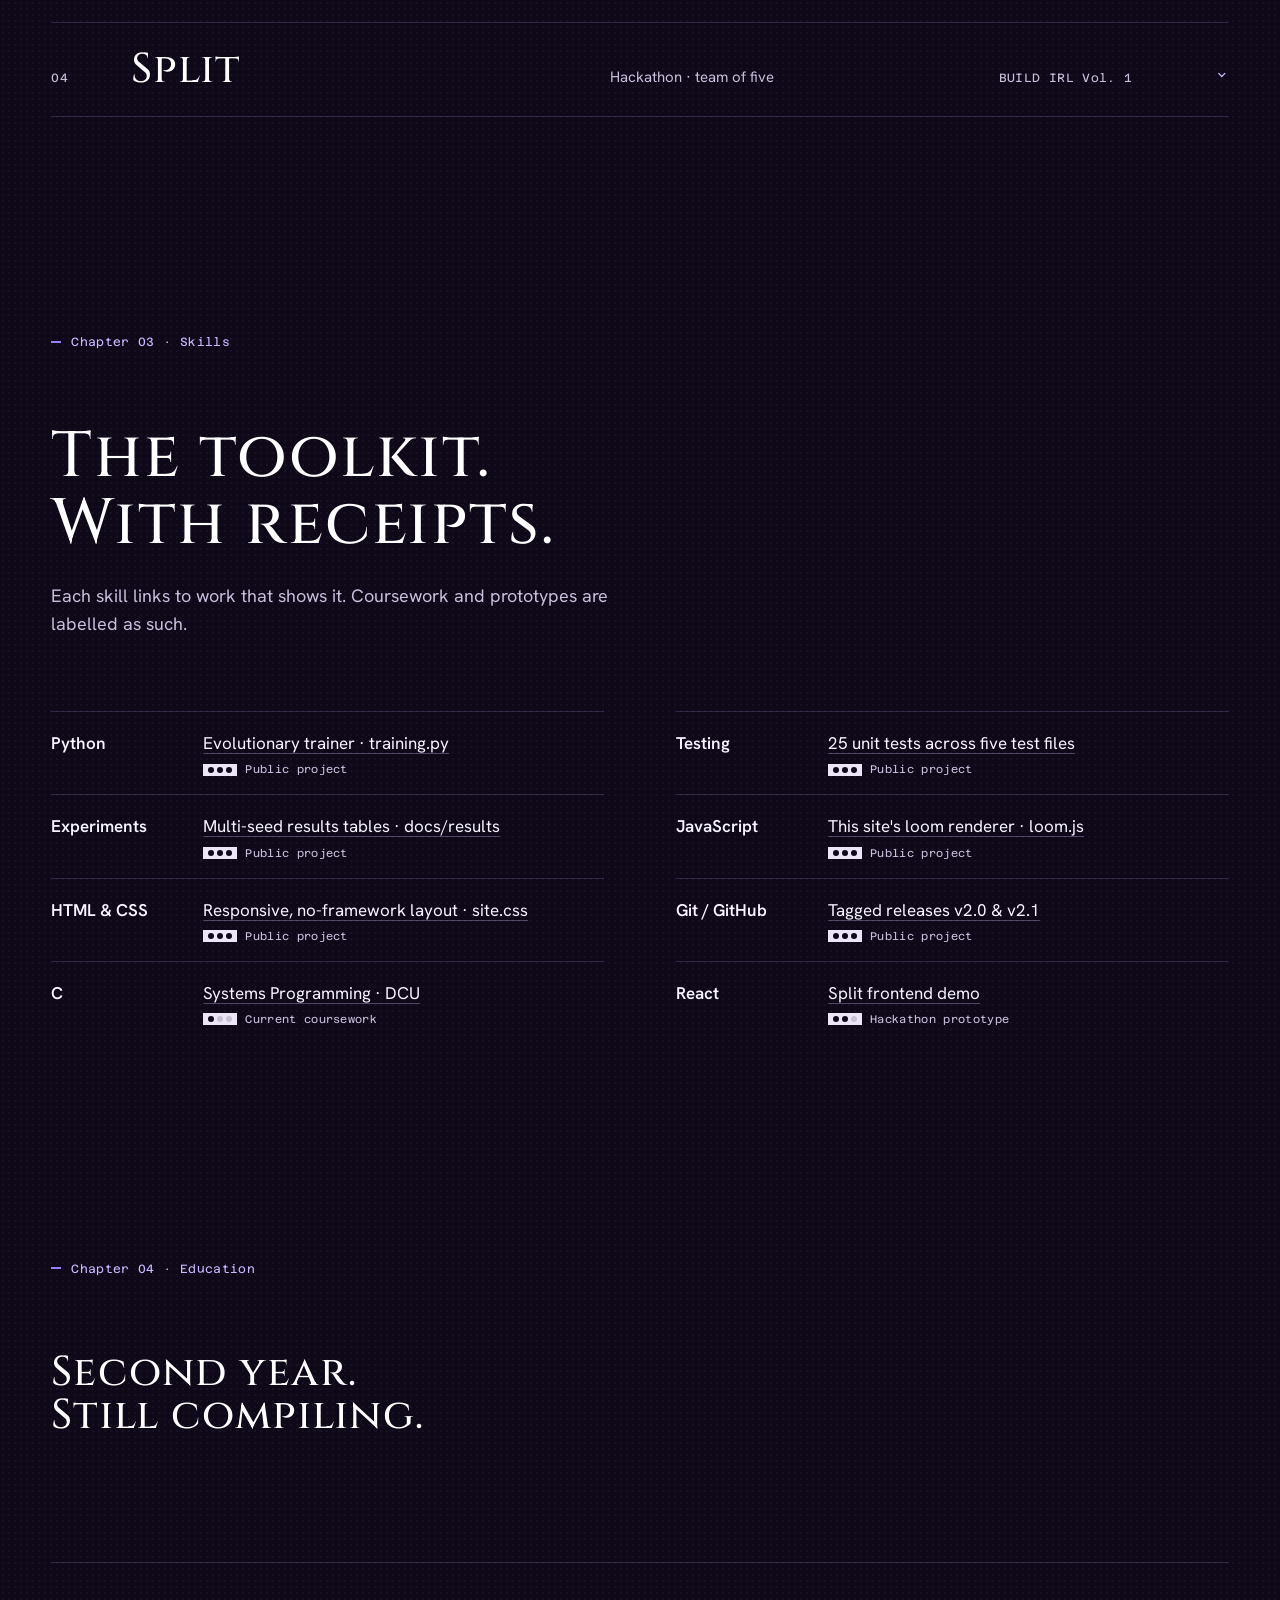
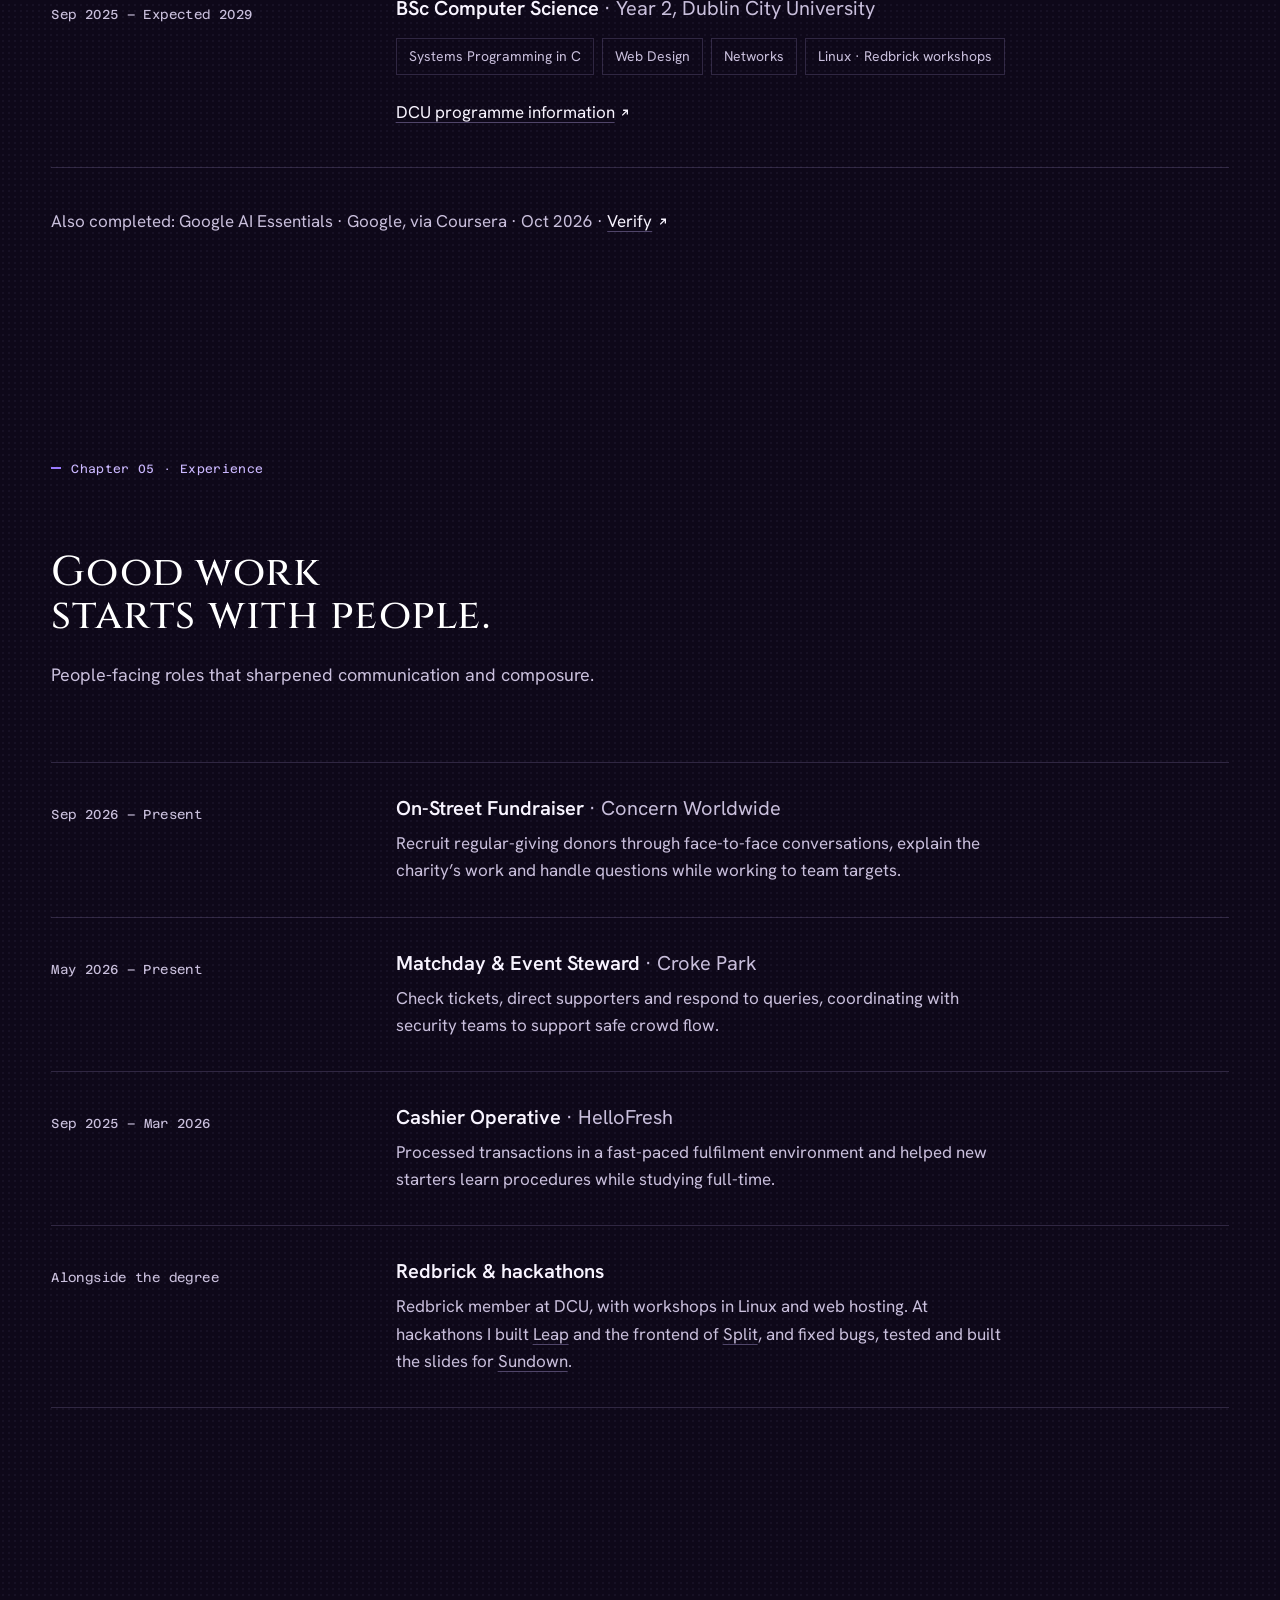
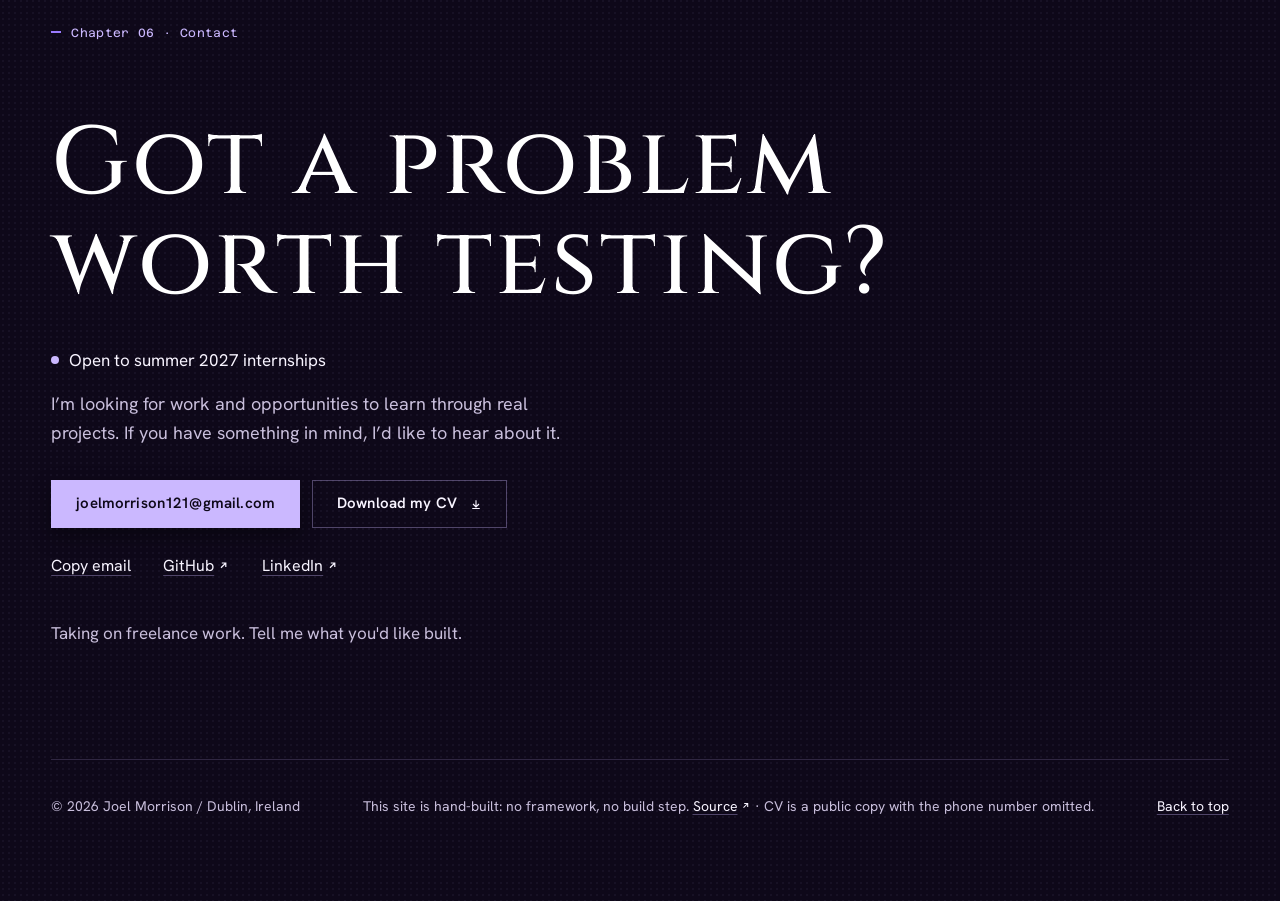
==== commit 5619c016: "Night sky: constellations, field stars, Milky Way and shooting stars behind each chapter" ====
--- a/index.html
+++ b/index.html
@@ -336,6 +336,7 @@
 <canvas class="sparks" id="sparks" aria-hidden="true"></canvas>
 
 <script src="assets/data/all-rounder.js"></script>
+<script src="assets/data/constellations.js"></script>
 <script src="assets/js/loom.js"></script>
 <script src="assets/js/live-net.js"></script>
 <script src="assets/js/field.js"></script>
--- a/assets/css/site.css
+++ b/assets/css/site.css
@@ -43,7 +43,9 @@
 }
 
 *, *::before, *::after { box-sizing: border-box; }
-html { background: var(--ground); color: var(--text); scroll-behavior: smooth; scroll-padding-top: 80px; scrollbar-color: var(--thread-2) var(--ground); -webkit-text-size-adjust: 100%; }
+/* the warp: one faint dot per 6px weave cell, across the whole page. It is a background so the browser scrolls it
+   for free; the field canvas (field.js) draws only what is lit, on the same grid. */
+html { background: radial-gradient(circle, var(--warp) 0, var(--warp) .45px, transparent .95px) 0 0 / 6px 6px var(--ground); color: var(--text); scroll-behavior: smooth; scroll-padding-top: 80px; scrollbar-color: var(--thread-2) var(--ground); -webkit-text-size-adjust: 100%; }
 body { margin: 0; opacity: 1; animation: none; font: 400 var(--step-0)/1.6 var(--body); background: transparent; -webkit-font-smoothing: antialiased; caret-color: var(--thread); }
 ::selection { background: var(--thread); color: var(--on-thread); }
 img, video { display: block; max-width: 100%; height: auto; }
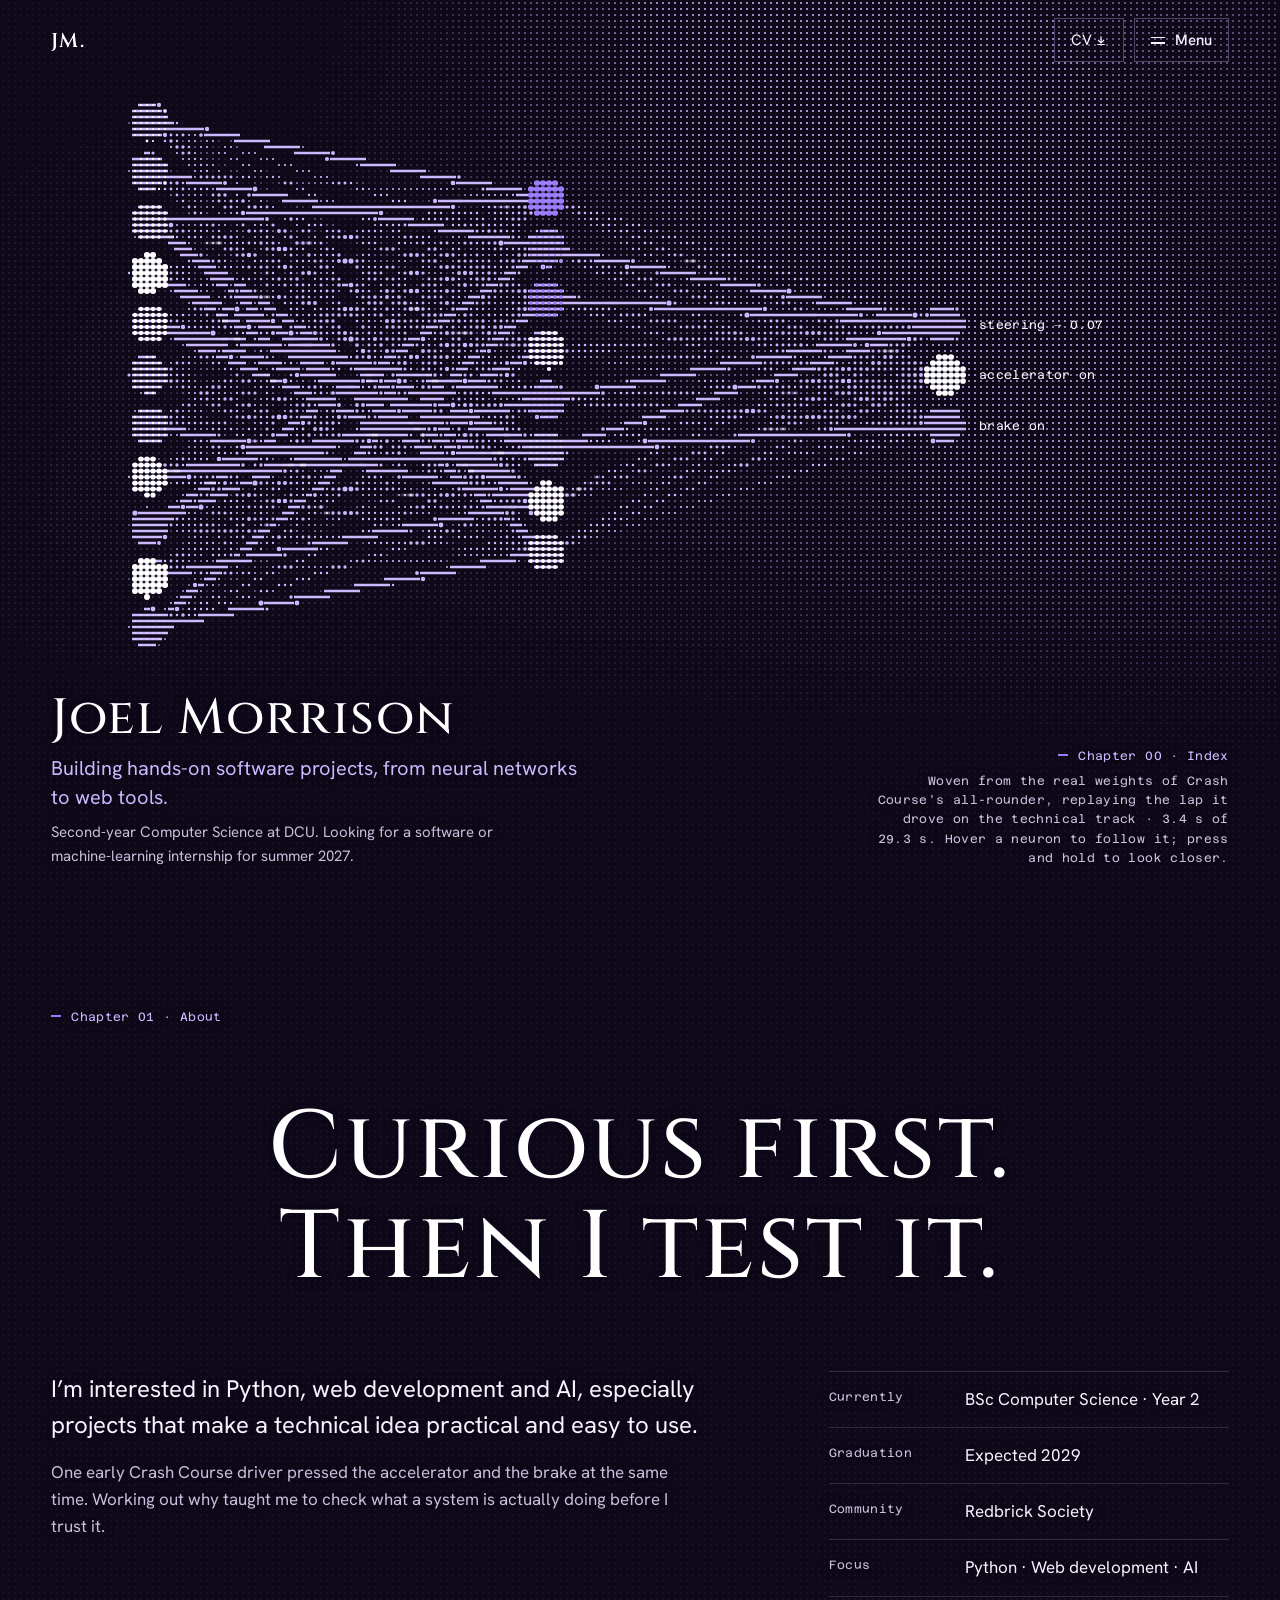
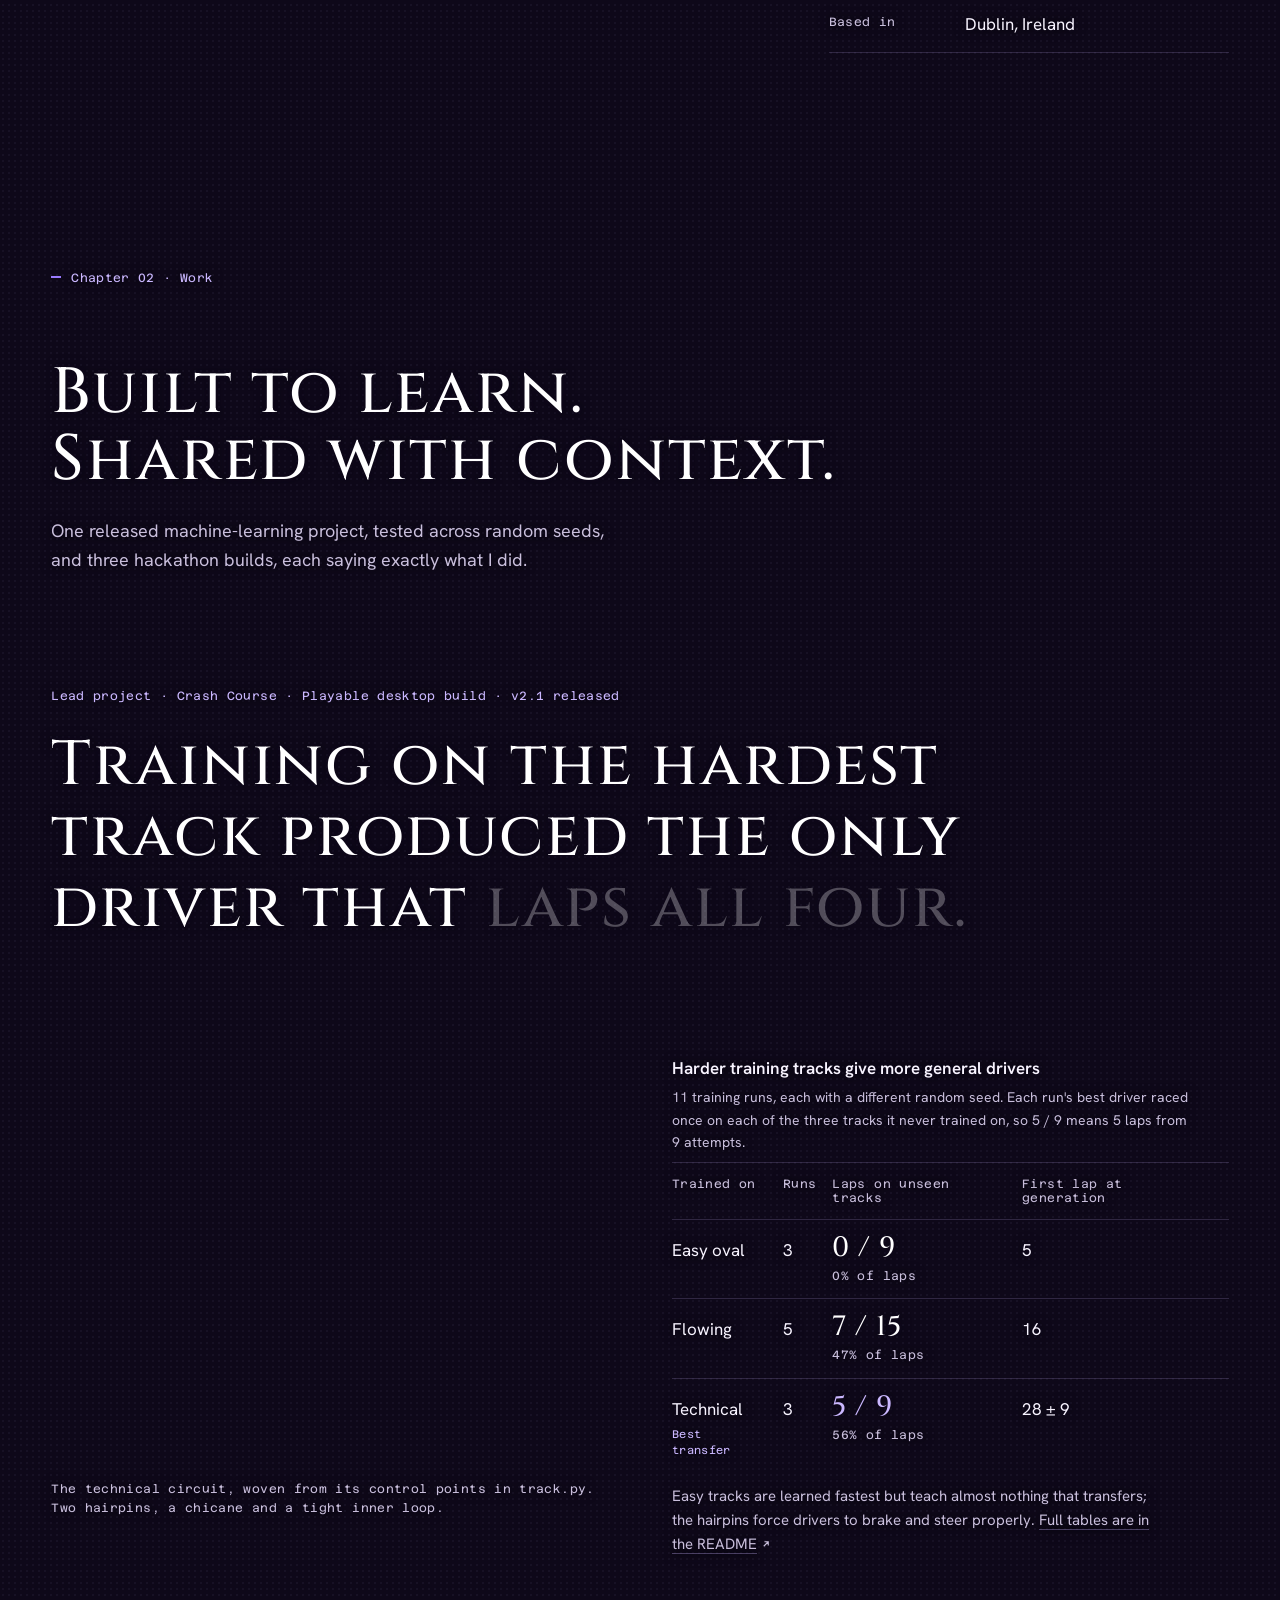
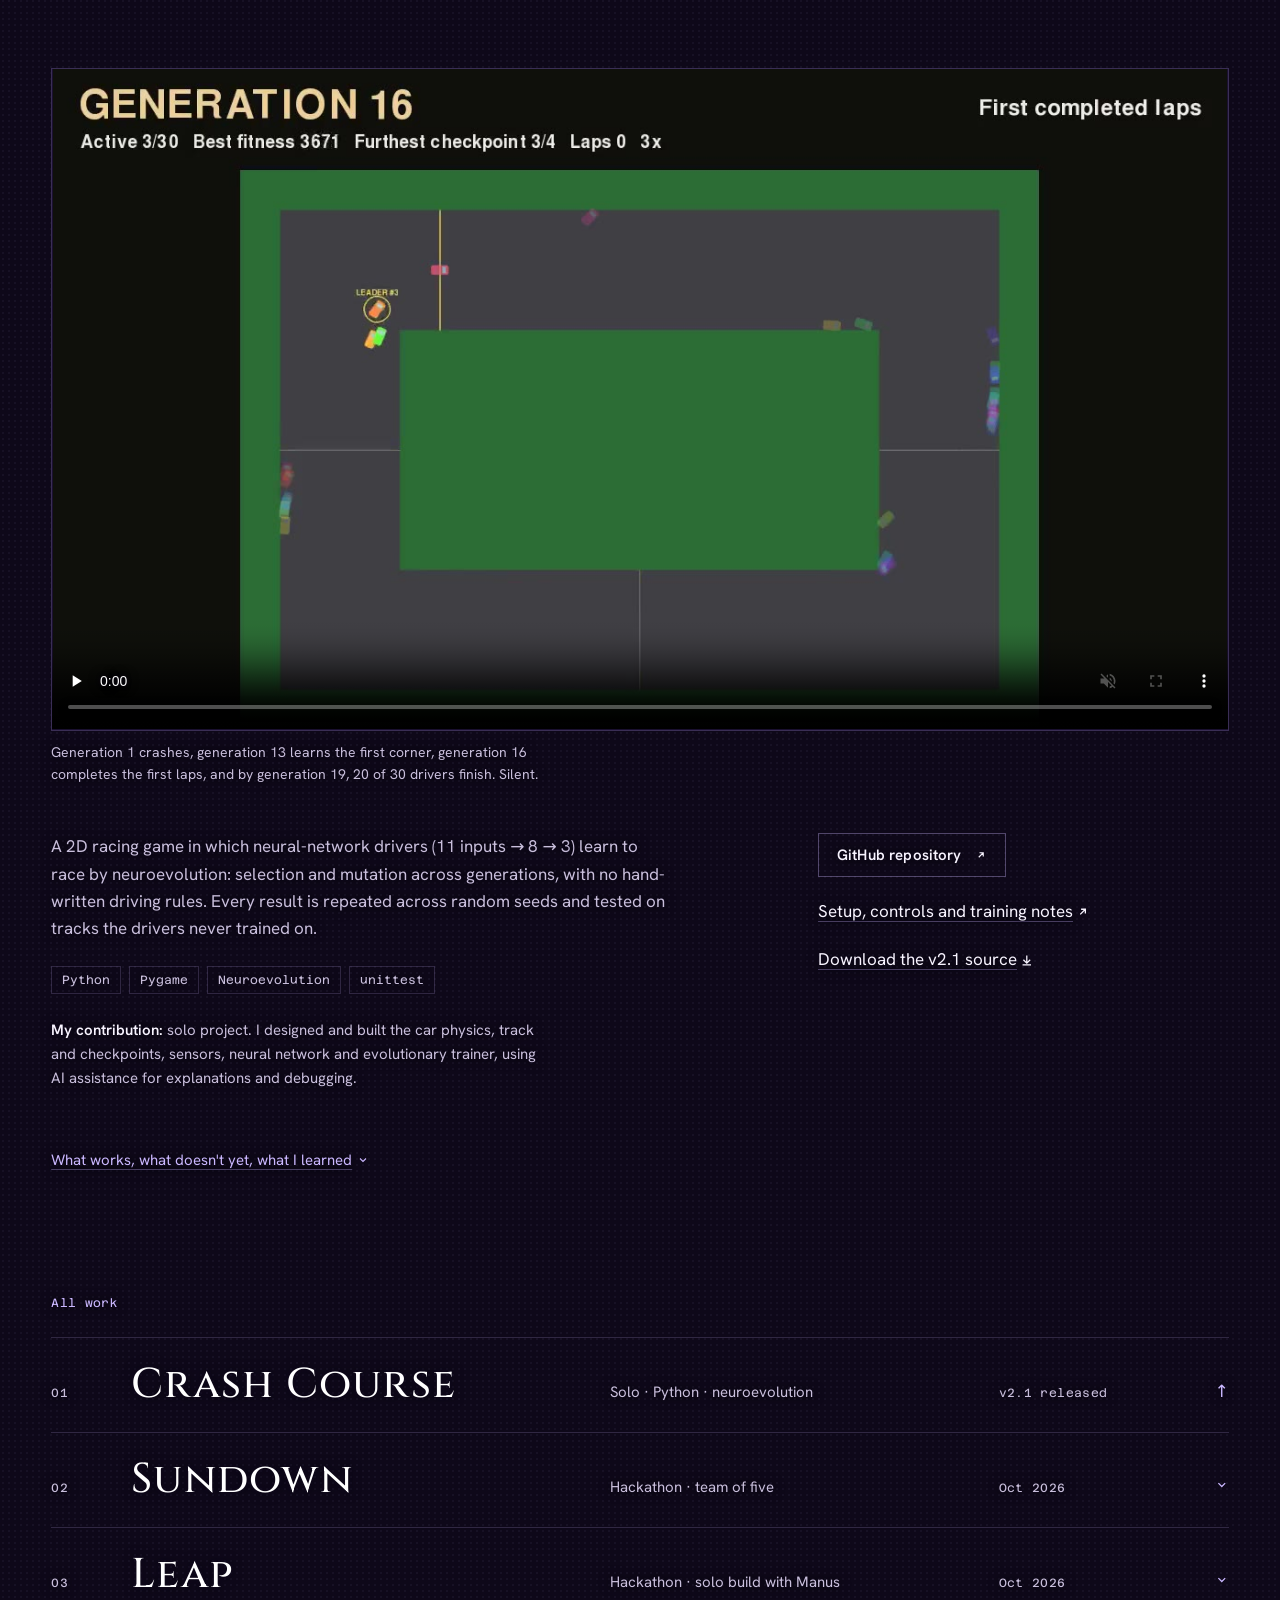
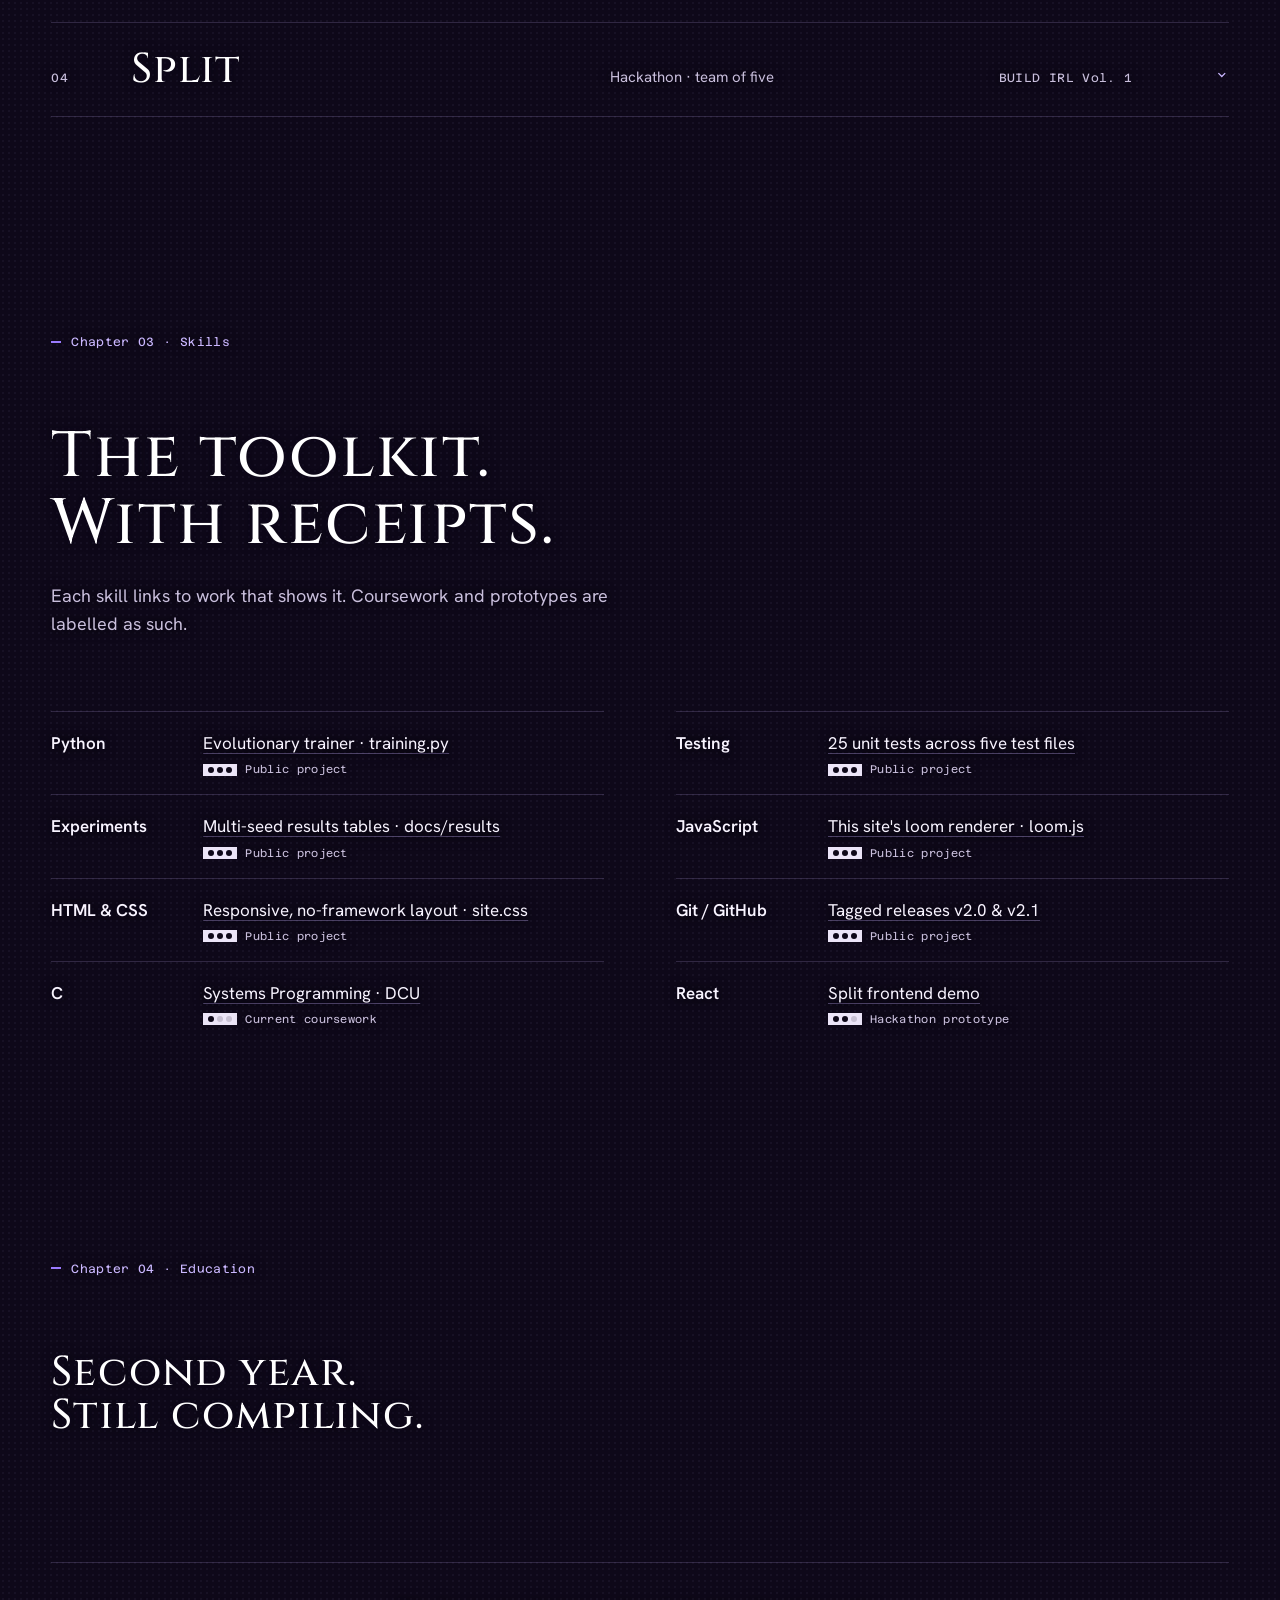
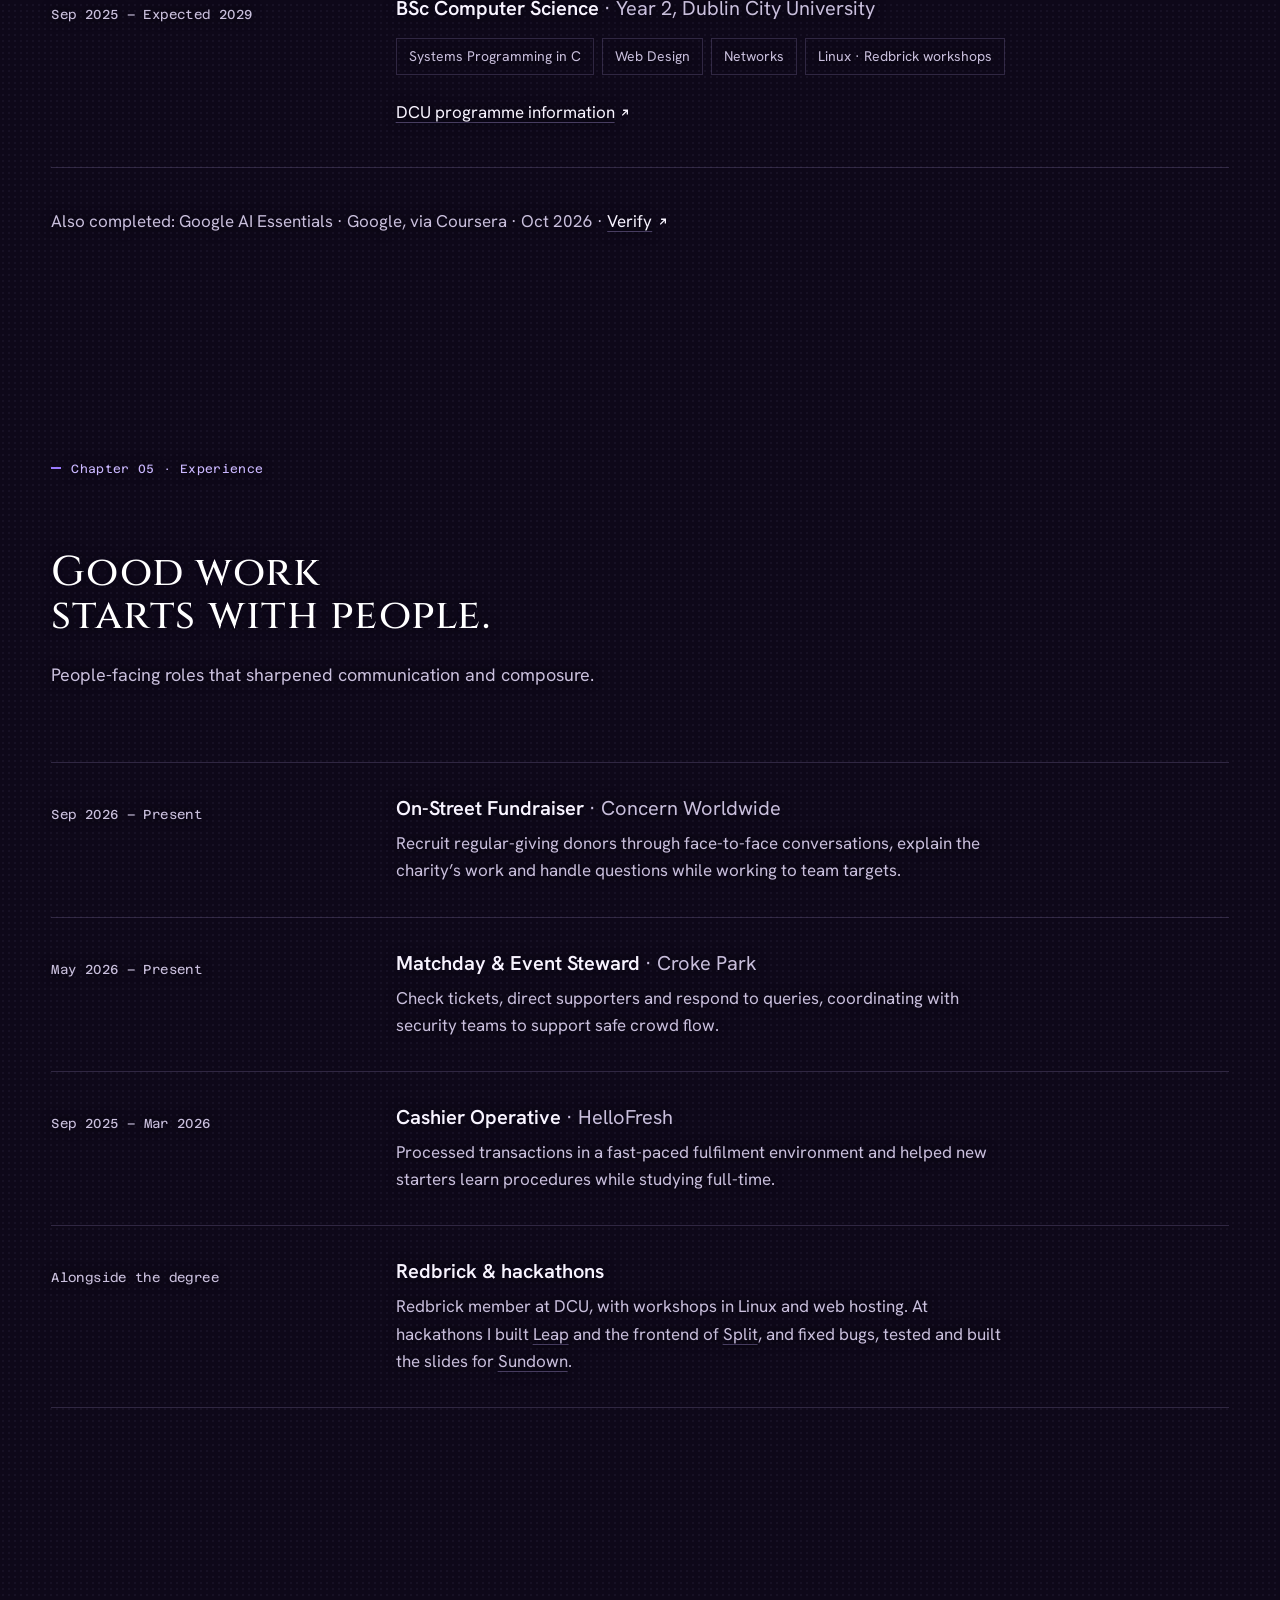
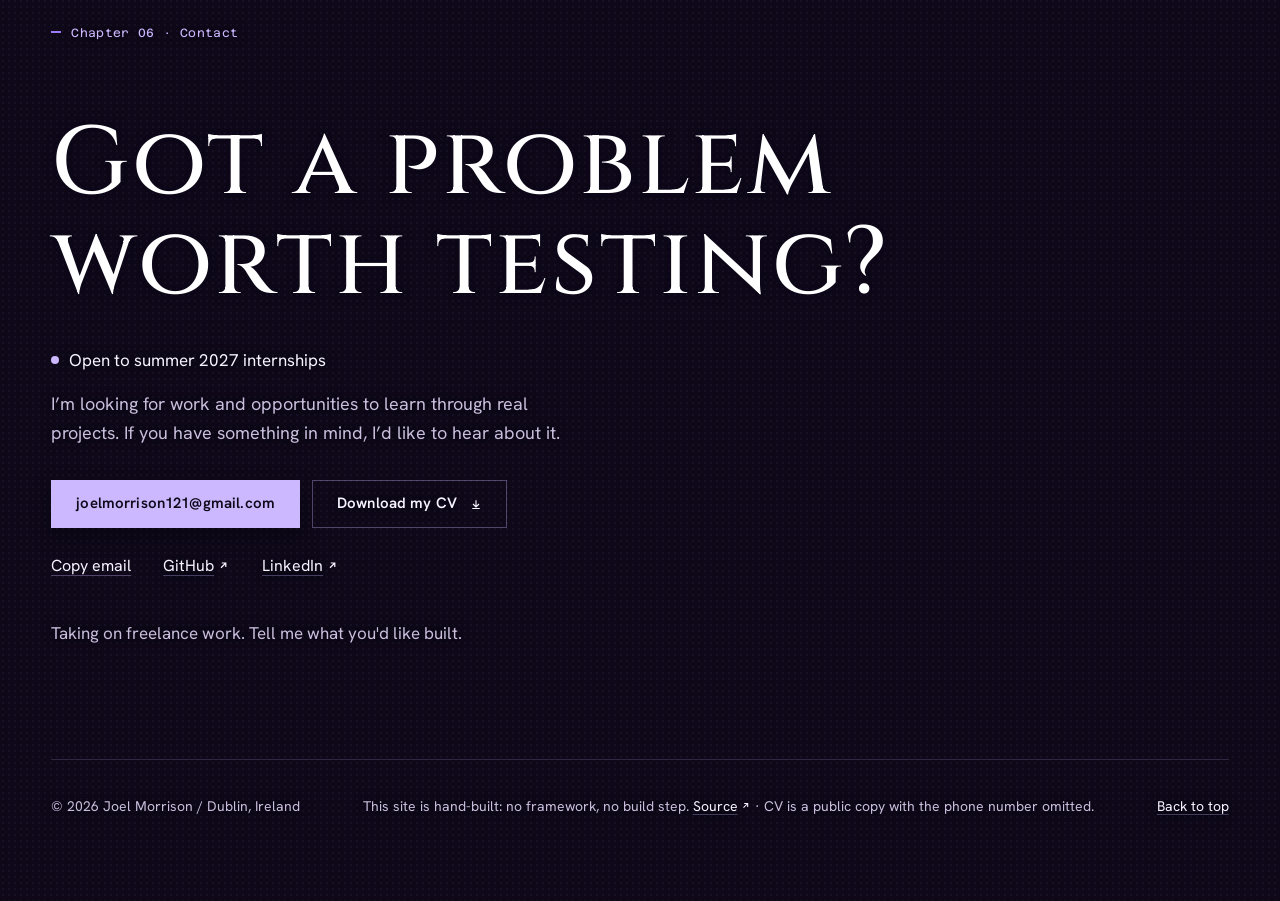
==== commit 89b13403: "Polish: softer sky behind text, smoother entrance and menu, menu previews, upright phone network" ====
--- a/index.html
+++ b/index.html
@@ -49,14 +49,24 @@
 <div class="sm" data-open="false">
   <div class="sm-scrim" aria-hidden="true"></div>
   <div class="sm-layers" aria-hidden="true"><span></span><span></span></div>
+  <!-- preview card: pointing at a chapter in the menu shows its headline and one of its constellations (main.js) -->
+  <div class="sm-preview" aria-hidden="true">
+    <div class="sm-card">
+      <canvas></canvas>
+      <p class="sm-card-k"></p>
+      <p class="sm-card-h"></p>
+      <p class="sm-card-n"></p>
+      <p class="sm-card-sky"></p>
+    </div>
+  </div>
   <nav class="sm-panel" id="nav" aria-label="Sections">
     <ol class="sm-list">
-      <li><a href="#about"><span class="sm-n">01</span><span class="sm-clip"><span class="sm-l">About</span></span></a></li>
-      <li><a href="#work"><span class="sm-n">02</span><span class="sm-clip"><span class="sm-l">Work</span></span></a></li>
-      <li><a href="#receipts"><span class="sm-n">03</span><span class="sm-clip"><span class="sm-l">Skills</span></span></a></li>
-      <li><a href="#education"><span class="sm-n">04</span><span class="sm-clip"><span class="sm-l">Education</span></span></a></li>
-      <li><a href="#experience"><span class="sm-n">05</span><span class="sm-clip"><span class="sm-l">Experience</span></span></a></li>
-      <li><a href="#contact"><span class="sm-n">06</span><span class="sm-clip"><span class="sm-l">Contact</span></span></a></li>
+      <li><a href="#about" data-sky="orion" data-note="Second-year Computer Science at DCU, with a focus on Python, web development and AI."><span class="sm-n">01</span><span class="sm-clip"><span class="sm-l">About</span></span></a></li>
+      <li><a href="#work" data-sky="auriga" data-note="Crash Course, a released machine-learning project, and three hackathon builds."><span class="sm-n">02</span><span class="sm-clip"><span class="sm-l">Work</span></span></a></li>
+      <li><a href="#receipts" data-sky="lyra" data-note="Eight skills, each linked to the work that shows it."><span class="sm-n">03</span><span class="sm-clip"><span class="sm-l">Skills</span></span></a></li>
+      <li><a href="#education" data-sky="perseus" data-note="BSc Computer Science at Dublin City University, expected 2029."><span class="sm-n">04</span><span class="sm-clip"><span class="sm-l">Education</span></span></a></li>
+      <li><a href="#experience" data-sky="plough" data-note="People-facing roles at Concern Worldwide, Croke Park and HelloFresh."><span class="sm-n">05</span><span class="sm-clip"><span class="sm-l">Experience</span></span></a></li>
+      <li><a href="#contact" data-sky="ursaMinor" data-note="Open to summer 2027 internships. Email, GitHub, LinkedIn and CV."><span class="sm-n">06</span><span class="sm-clip"><span class="sm-l">Contact</span></span></a></li>
     </ol>
     <div class="sm-foot">
       <p class="sm-status">Open to summer 2027 internships</p>
@@ -333,7 +343,6 @@
   <p class="vh" role="status" aria-live="polite" id="live"></p>
 </main>
 
-<canvas class="sparks" id="sparks" aria-hidden="true"></canvas>
 
 <script src="assets/data/all-rounder.js"></script>
 <script src="assets/data/constellations.js"></script>
--- a/assets/css/site.css
+++ b/assets/css/site.css
@@ -56,7 +56,7 @@
 p, dl, dd, figure { margin: 0; }
 p, figcaption, caption, li { text-wrap: pretty; }
 ul, ol { margin: 0; padding: 0; list-style: none; }
-.vh { position: absolute !important; width: 1px; height: 1px; overflow: hidden; clip-path: inset(50%); white-space: nowrap; }
+.vh { position: absolute; width: 1px; height: 1px; overflow: hidden; clip-path: inset(50%); white-space: nowrap; }
 .skip { position: fixed; left: var(--s-2); top: var(--s-2); z-index: 100; padding: 12px 18px; background: var(--thread); color: var(--on-thread); font-weight: 600; transform: translateY(-200%); }
 .skip:focus { transform: none; }
 .wrap { width: min(1200px, calc(100% - 2 * var(--gutter))); margin-inline: auto; }
@@ -246,7 +246,7 @@
 }
 @media (prefers-reduced-motion: reduce) {
   html { scroll-behavior: auto; }
-  *, *::before, *::after { transition-duration: 0ms !important; }
+  *, *::before, *::after { transition-duration: 0ms; }
 }
 
 /* =====================================================================
@@ -260,8 +260,9 @@
 .site, .site.scrolled { left: 0; padding-inline: var(--gutter); }
 .site { z-index: 60; background: transparent; border-bottom: 1px solid transparent; transition: background var(--dur-base) var(--ease-out), border-color var(--dur-base); }
 .site.scrolled { background: var(--ground); border-bottom-color: var(--line); }   /* clear over the hero; solid once the name has gone */
-html.menu-open { overflow: hidden; padding-right: var(--sbw, 0px); }
-.menu-open .site { padding-right: calc(var(--gutter) + var(--sbw, 0px)); }
+/* the scroll lock is applied two frames after the menu starts moving (main.js), so it cannot hold up the first frame */
+html.menu-lock { overflow: hidden; padding-right: var(--sbw, 0px); }
+.menu-lock .site { padding-right: calc(var(--gutter) + var(--sbw, 0px)); }
 .site .cv { margin-left: auto; }
 .menu-btn { display: inline-flex; align-items: center; gap: 10px; min-height: 44px; padding: 0 16px; background: none; color: var(--text); border: 1px solid var(--line-strong); font: 500 .9375rem var(--body); cursor: pointer; transition: border-color var(--dur-fast), color var(--dur-base); }
 .menu-btn:hover { border-color: var(--thread); }
@@ -269,8 +270,13 @@
 .menu-lines i { display: block; width: 14px; height: 1.5px; background: currentColor; transition: transform var(--dur-base) var(--ease-out); }
 .menu-open .menu-lines i:first-child { transform: translateY(2.75px) rotate(45deg); }
 .menu-open .menu-lines i:last-child { transform: translateY(-2.75px) rotate(-45deg); }
-.menu-open .site, .menu-open .site.scrolled { background: transparent; border-bottom-color: transparent; }
+/* The header sits above the menu so its buttons stay usable, which means its solid banner would cover the top of the
+   panel. So the banner clears at once when the menu opens, and stays clear while the panel slides away again
+   (menu-closing, set by main.js), instead of fading across the slide in either direction. */
+.menu-open .site, .menu-open .site.scrolled, .menu-closing .site, .menu-closing .site.scrolled { background: transparent; border-bottom-color: transparent; transition: none; }
 .menu-open .site .cv, .menu-open .menu-btn { color: var(--ground); border-color: rgba(14, 8, 25, .35); }
+/* closing: the buttons turn light again a moment later, once the panel has slid out from under them */
+.menu-closing .site .cv, .menu-closing .menu-btn { transition: color .2s var(--ease-out) .12s, border-color .2s var(--ease-out) .12s; }
 
 /* staggered menu: violet, lilac, then the card-stock panel; items rise in turn */
 .sm { position: fixed; inset: 0; z-index: 50; pointer-events: none; }
@@ -279,6 +285,10 @@
 .sm[data-open="true"] .sm-scrim { opacity: 1; }
 .sm-layers span, .sm-panel { position: absolute; top: 0; right: 0; bottom: 0; width: min(560px, 100%); transform: translateX(100%); }
 .sm-layers span { transition: transform .5s var(--ease-out); }
+/* promoted to their own layers just before they move (main.js adds .primed on hover, focus or touch of the button) */
+.sm.primed .sm-layers span, .sm.primed .sm-panel { will-change: transform; }
+.sm.primed .sm-scrim { will-change: opacity; }
+.sm-panel { contain: layout paint; backface-visibility: hidden; }
 .sm-layers span:nth-child(1) { background: var(--thread-2); transition-delay: .14s; }
 .sm-layers span:nth-child(2) { background: var(--thread); transition-delay: .07s; }
 .sm-panel { display: flex; flex-direction: column; justify-content: space-between; gap: var(--s-5); padding: 112px clamp(1.5rem, 4vw, 3.5rem) 36px; background: var(--band); color: var(--ground); overflow-y: auto; visibility: hidden; transition: transform .55s var(--ease-out), visibility 0s linear .7s; }
@@ -303,6 +313,20 @@
 .sm-foot ul { display: flex; flex-wrap: wrap; gap: 0 var(--s-4); }
 .sm-foot a { display: inline-flex; align-items: center; min-height: 44px; color: var(--ground); text-decoration-color: rgba(14, 8, 25, .35); }
 @media (max-width: 600px) { .menu-open .mark { color: var(--ground); } }
+
+/* menu previews: a card beside the panel for the chapter being pointed at. It carries the chapter's label and headline,
+   a one-line note and one of its constellations woven on a small loom. Mouse and keyboard, wide screens only. */
+.sm-preview { position: absolute; top: 0; right: calc(min(560px, 100%) + 28px); width: 300px; pointer-events: none; transform: translate3d(0, var(--y, 120px), 0); transition: transform .5s var(--ease-out); }
+.sm-card { padding: 0 0 18px; background: var(--ground-2); border: 1px solid var(--line-strong); box-shadow: 0 12px 30px rgba(0, 0, 0, .5); color: var(--text); opacity: 0; transform: translateX(14px); transition: opacity var(--dur-fast) var(--ease-out), transform var(--dur-base) var(--ease-out); }
+.sm-preview.on .sm-card { opacity: 1; transform: none; transition: opacity var(--dur-base) var(--ease-out), transform .4s var(--ease-out); }
+.sm-card canvas { display: block; width: 100%; aspect-ratio: 300 / 172; border-bottom: 1px solid var(--line); }
+.sm-card p { margin: 0; padding: 0 18px; }
+.sm-card .sm-card-k { margin-top: 16px; font: 400 .6875rem/1.4 var(--data); letter-spacing: .04em; color: var(--thread); }
+.sm-card-k::before { content: ""; display: inline-block; width: 10px; height: 2px; margin-right: 8px; vertical-align: .3em; background: var(--thread-2); }
+.sm-card .sm-card-h { margin-top: 8px; font: 500 1.25rem/1.15 var(--display); letter-spacing: .02em; color: var(--pearl); }
+.sm-card .sm-card-n { margin-top: 10px; font-size: .875rem; line-height: 1.5; color: var(--muted); }
+.sm-card .sm-card-sky { margin-top: 12px; font: 400 .6875rem/1.4 var(--data); letter-spacing: .04em; color: var(--muted); }
+@media (max-width: 1039px), (hover: none) { .sm-preview { display: none; } }
 
 /* hero: the network is the one object; name and caption sit along the bottom */
 .hero { display: block; min-height: max(100svh, 680px); }
@@ -370,7 +394,7 @@
 .pre { opacity: 0; }
 
 /* click sparks: short threads that fly from the click */
-.sparks { position: fixed; inset: 0; width: 100%; height: 100%; z-index: 70; pointer-events: none; }
+.spark { position: fixed; width: 104px; height: 104px; z-index: 70; pointer-events: none; }
 
 @media (max-width: 900px) {
   .lead-grid, .lead-copy { grid-template-columns: 1fr; }
@@ -435,3 +459,15 @@
 @media (max-width: 860px) {
   .stage { min-height: min(92svh, 780px); }
 }
+
+/* =====================================================================
+   ITERATION 3 · the night sky
+   ===================================================================== */
+
+/* Text over the sky keeps a soft halo of the ground colour instead of a cut-out box: it clears the dots just around
+   the letters and has no edge of its own. Anything on a light surface opts out. */
+main { text-shadow: 0 0 4px var(--ground), 0 0 12px var(--ground); }
+main .btn:not(.ghost), main .card { text-shadow: none; }
+
+/* phones: the network stands upright, so each output's reading hangs under its neuron on two lines */
+.labels.upright .out { transform: translateX(-50%); padding-left: 0; width: 12ch; text-align: center; white-space: pre-line; line-height: 1.35; }
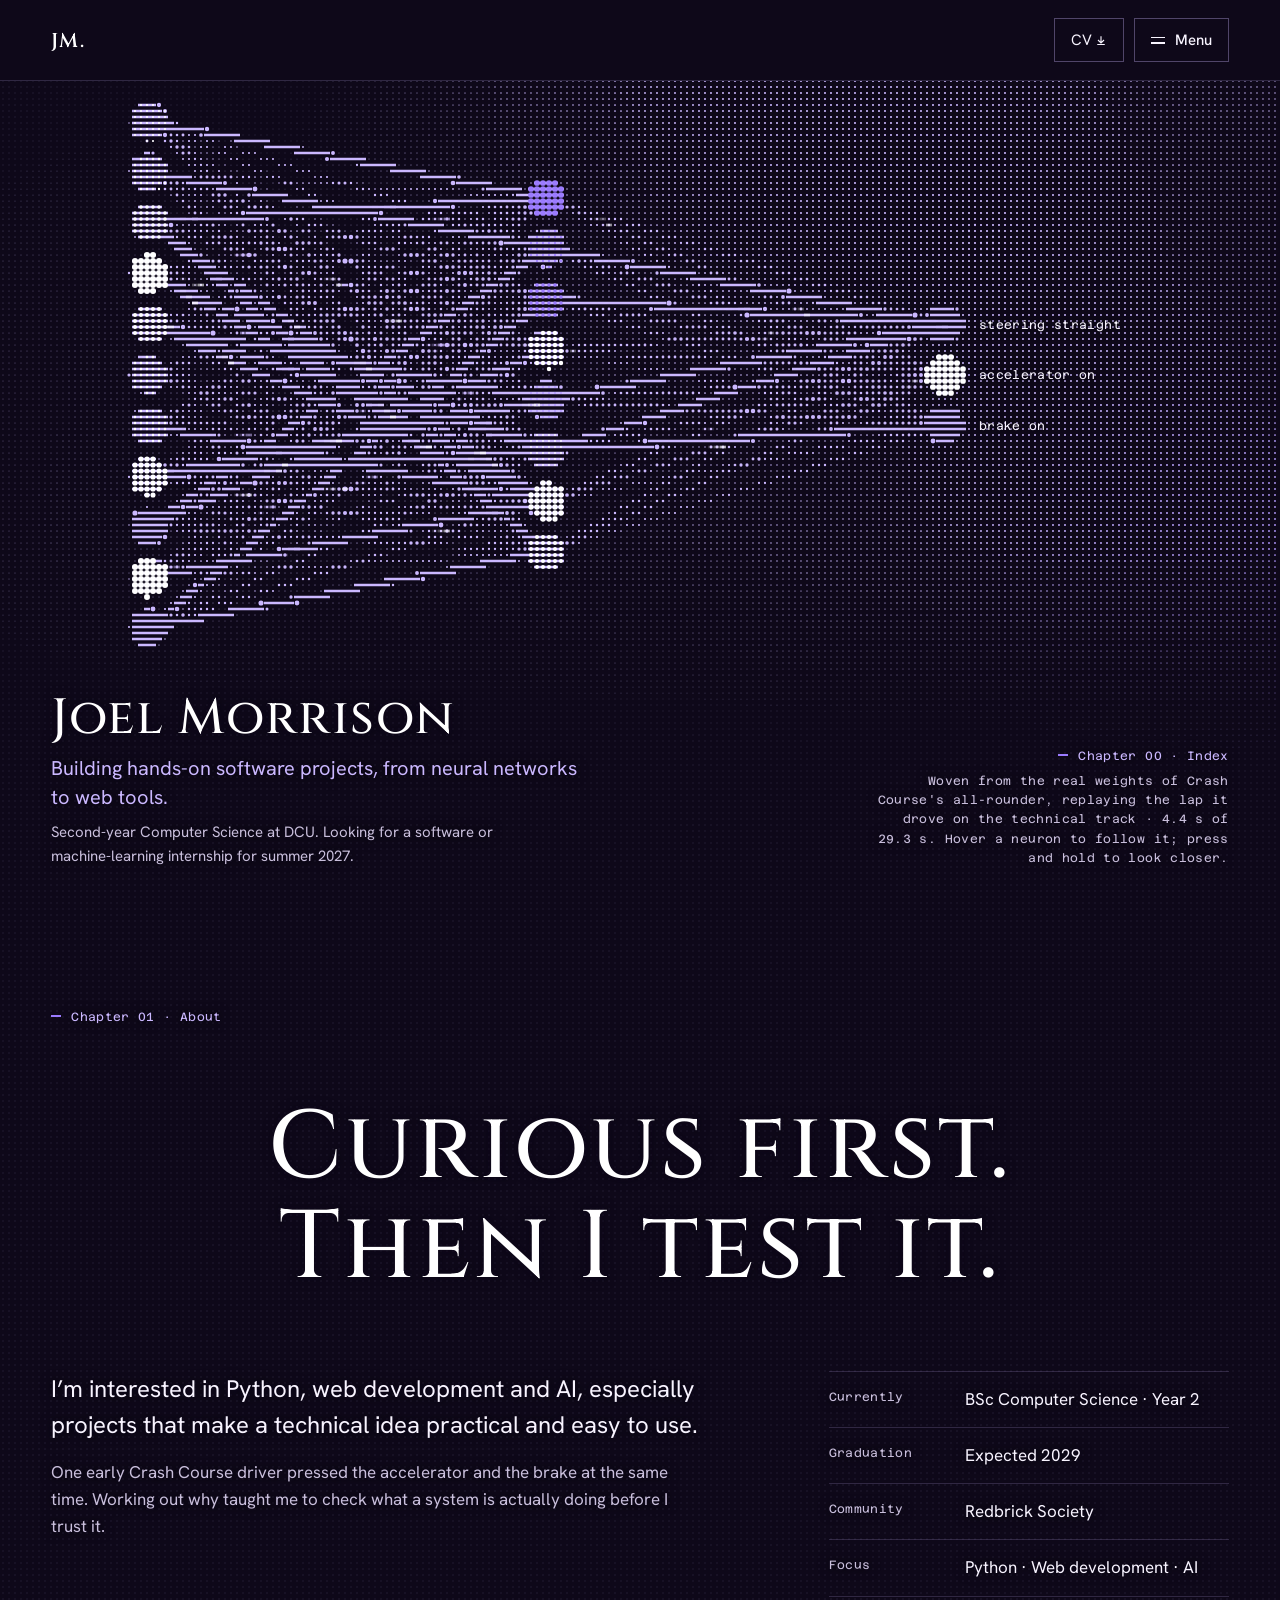
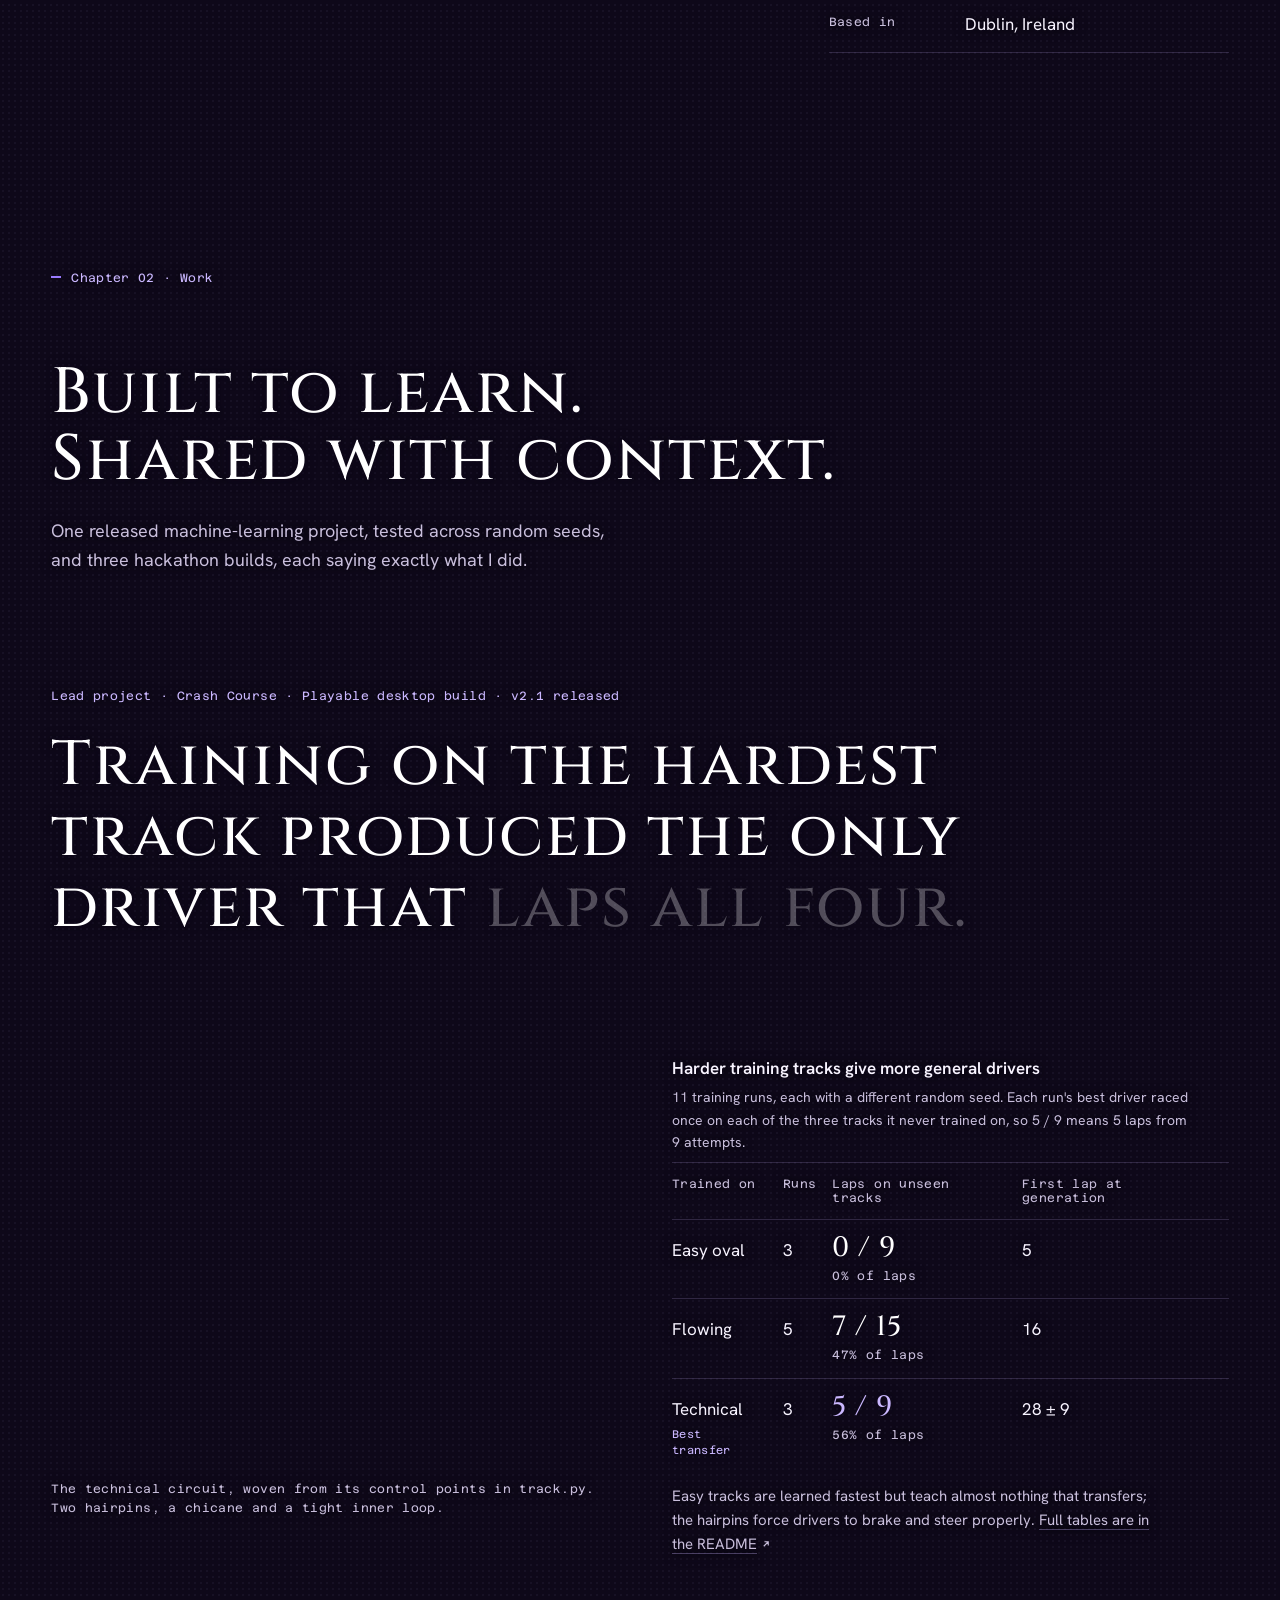
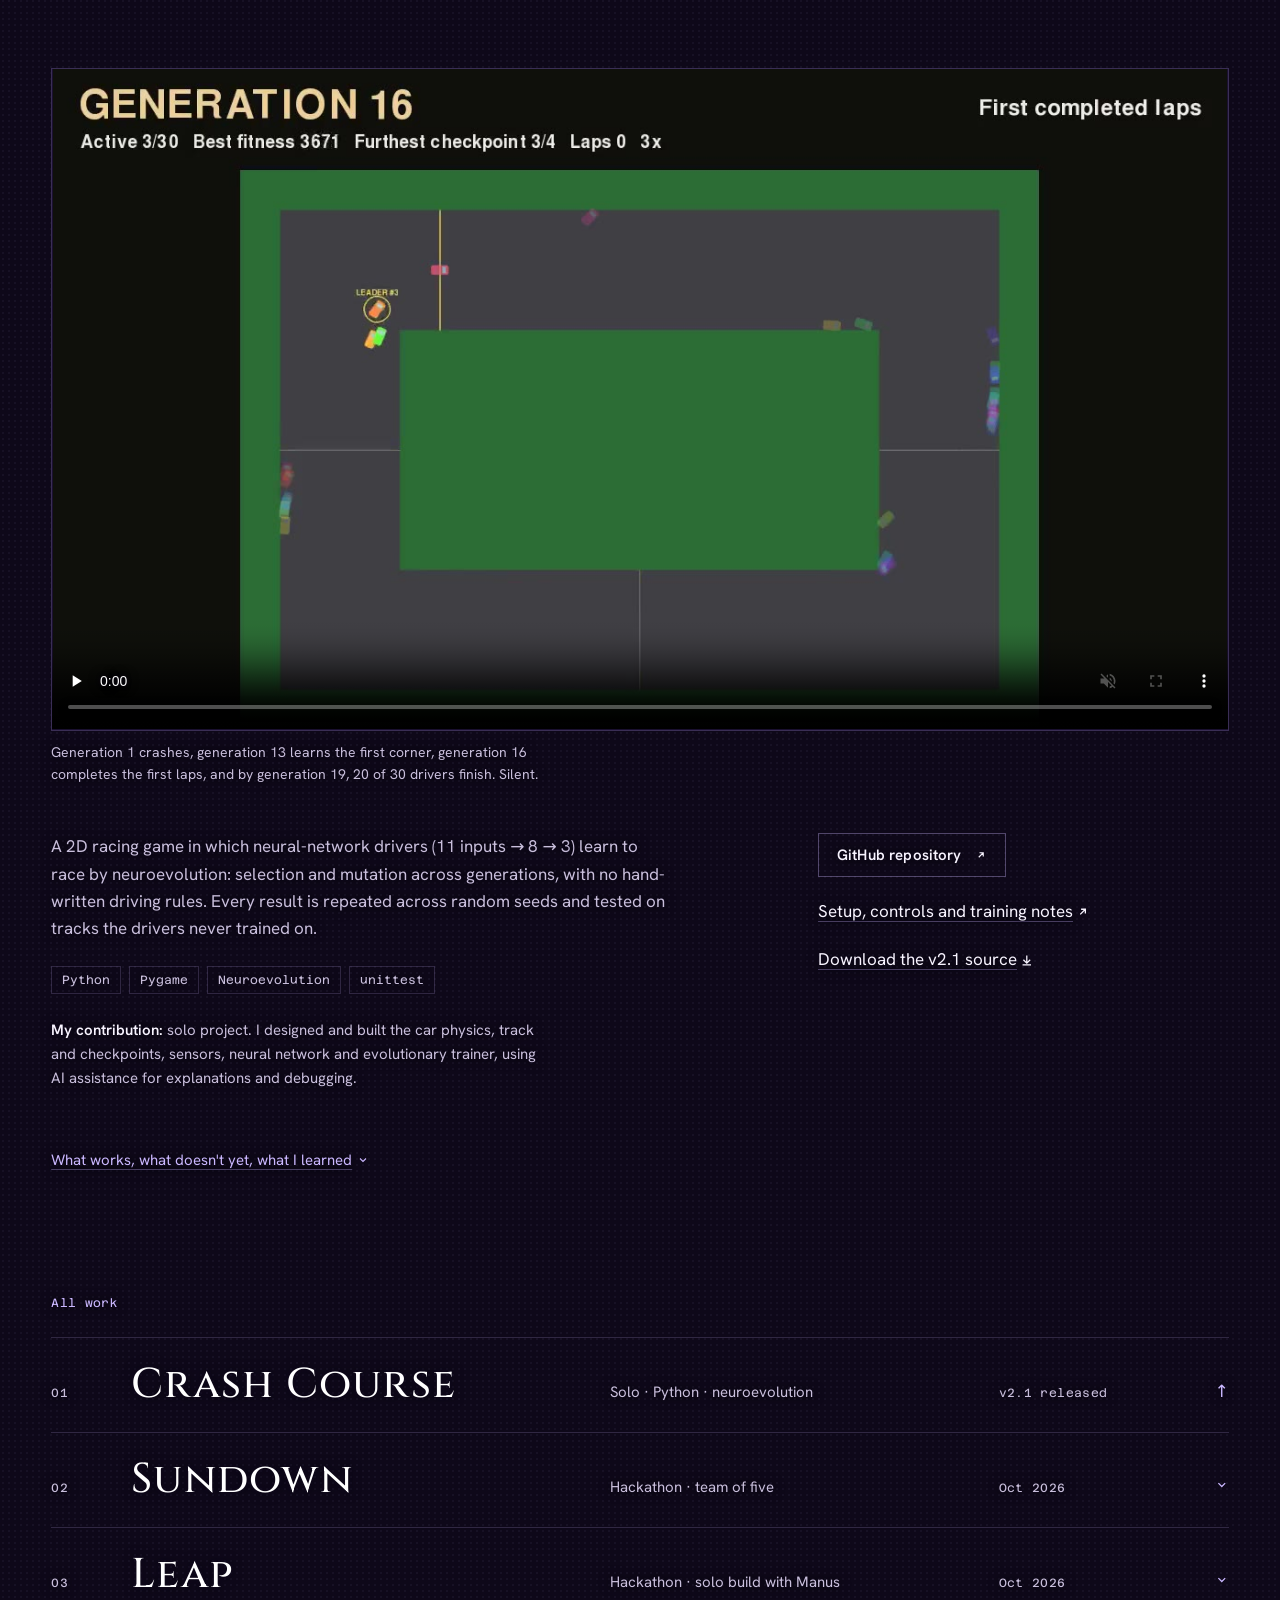
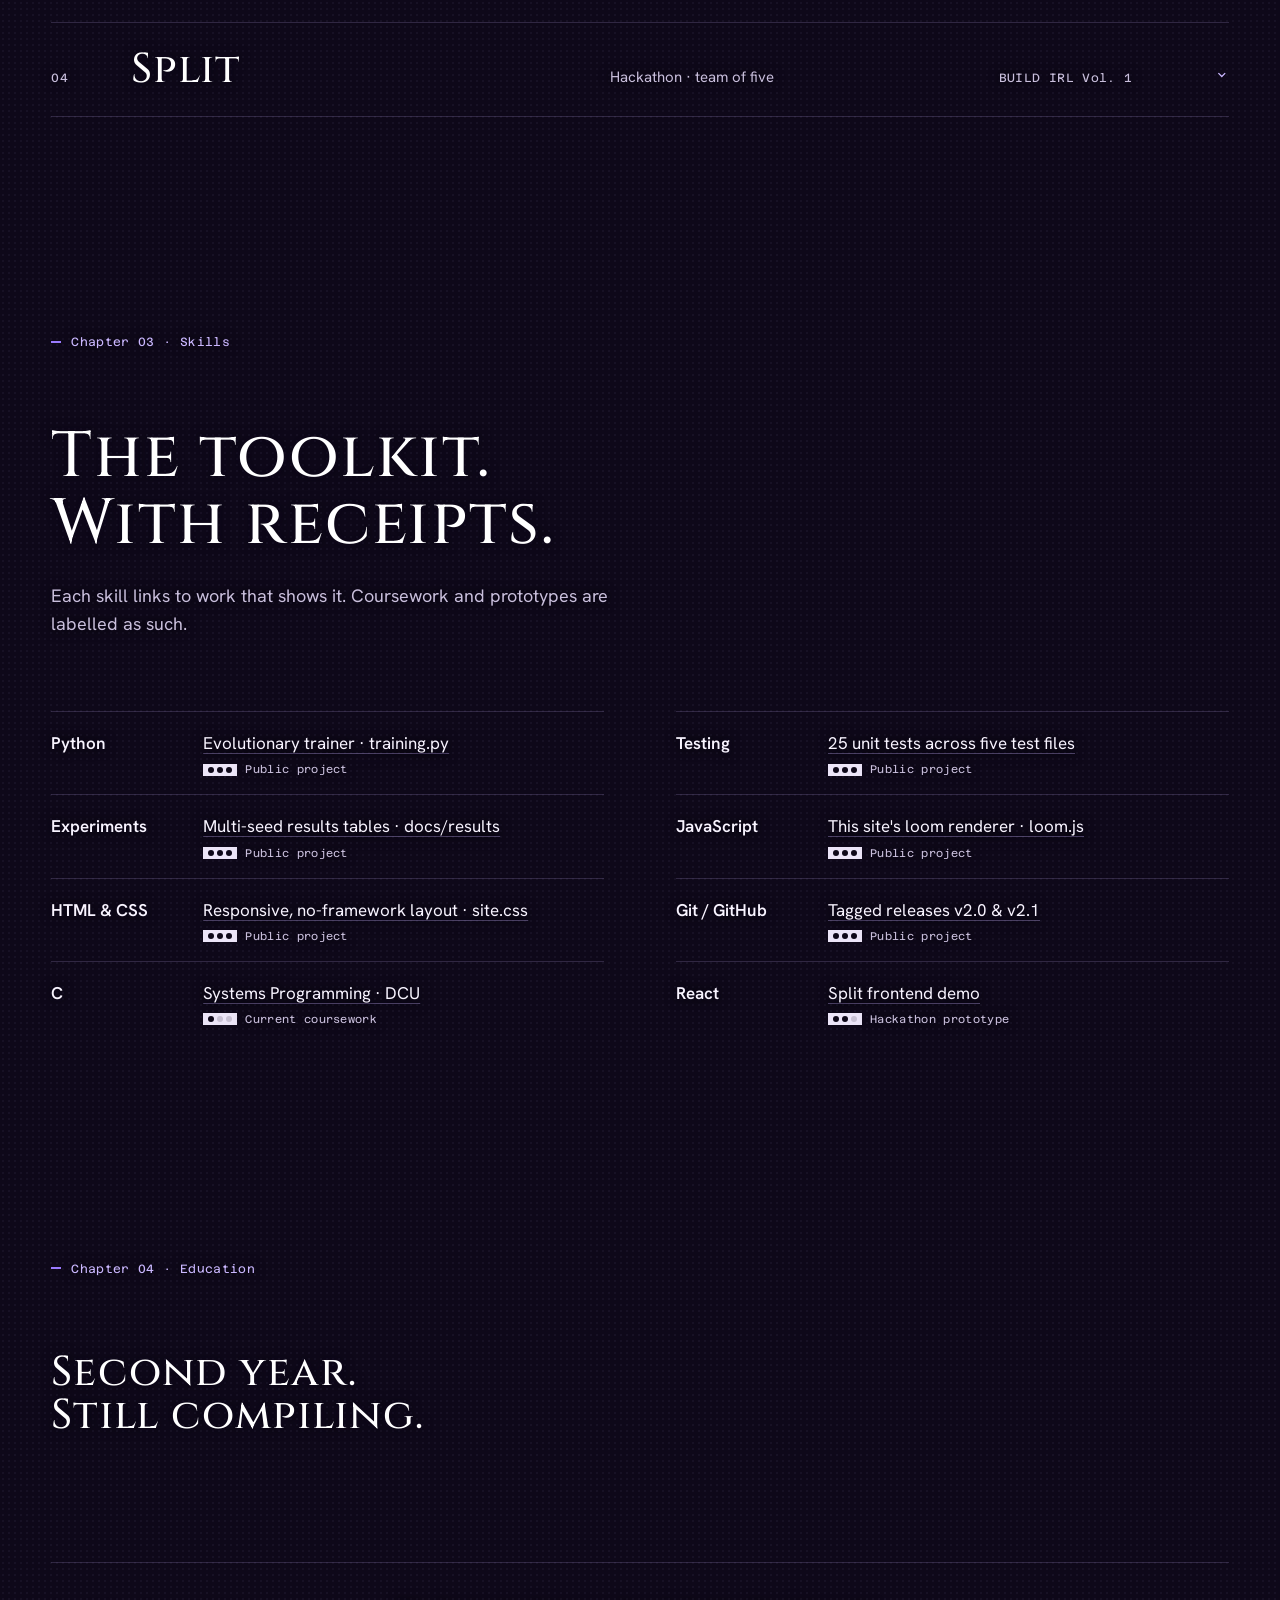
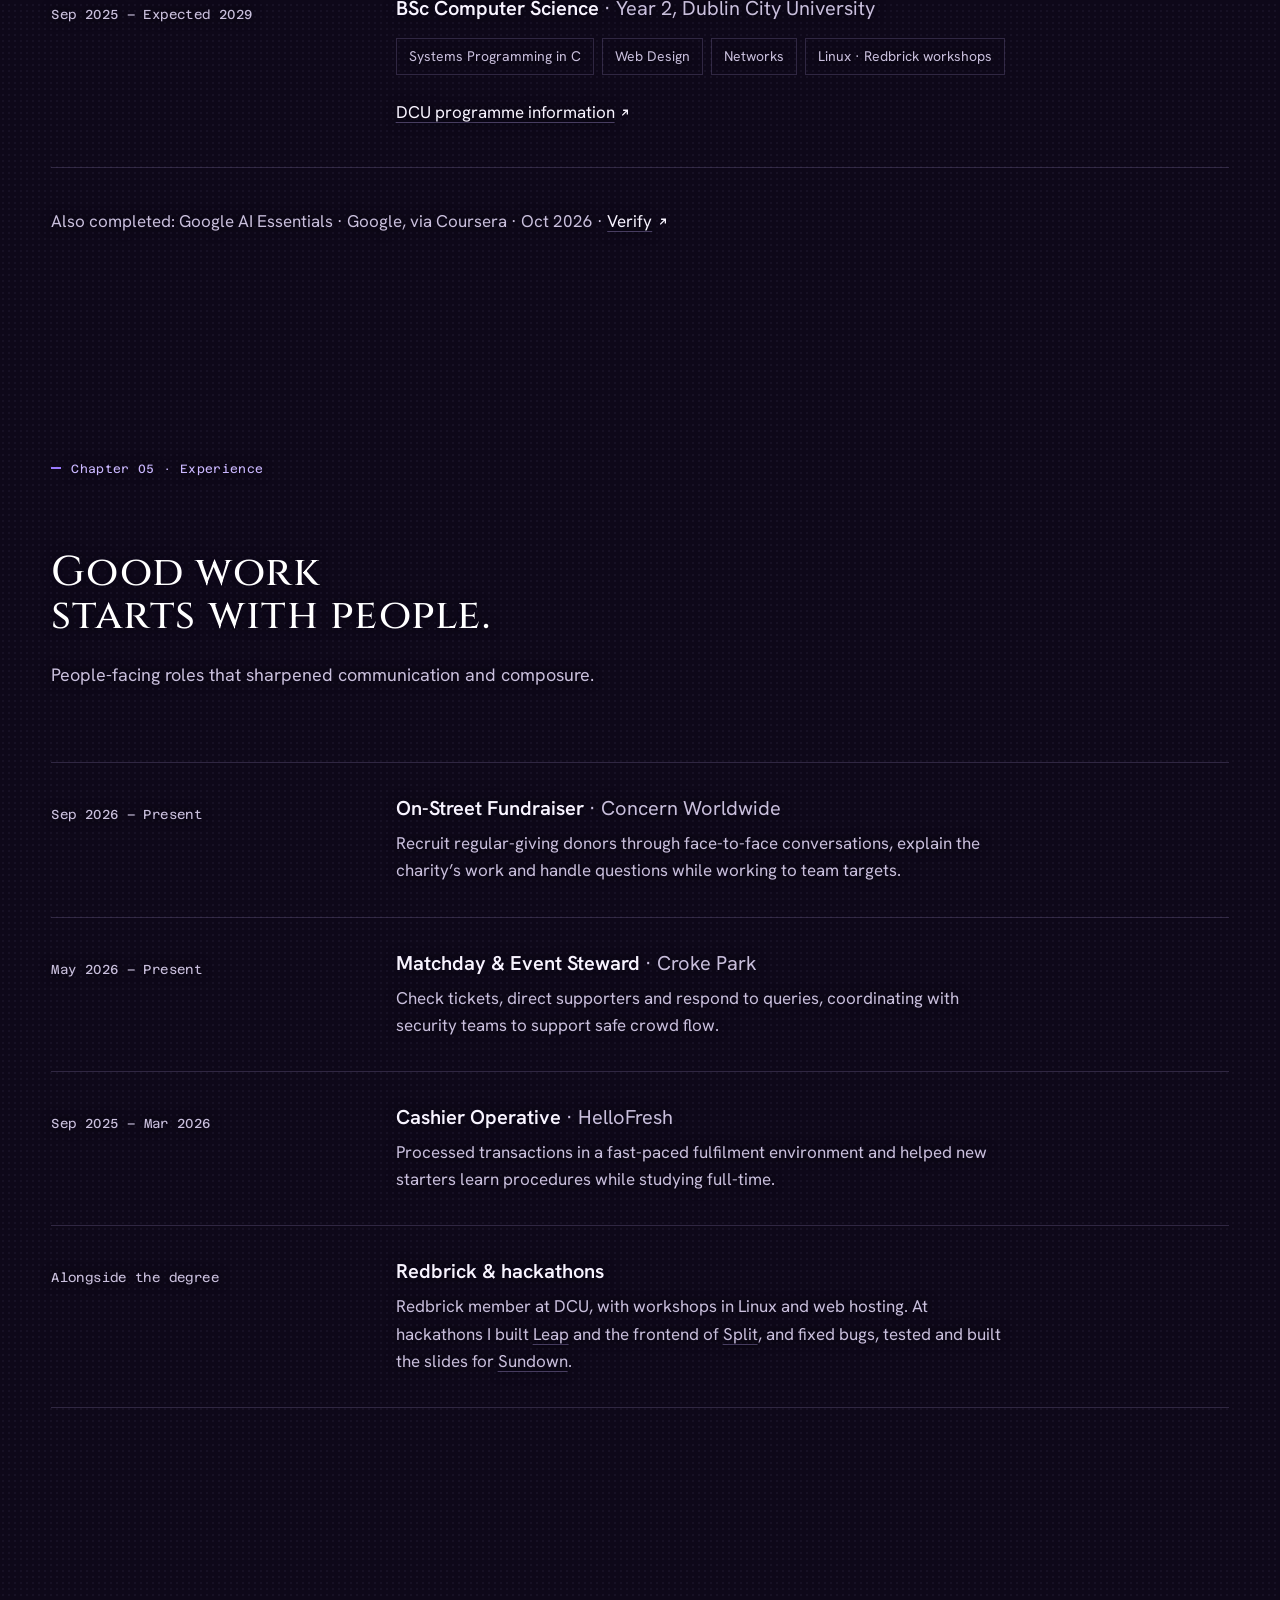
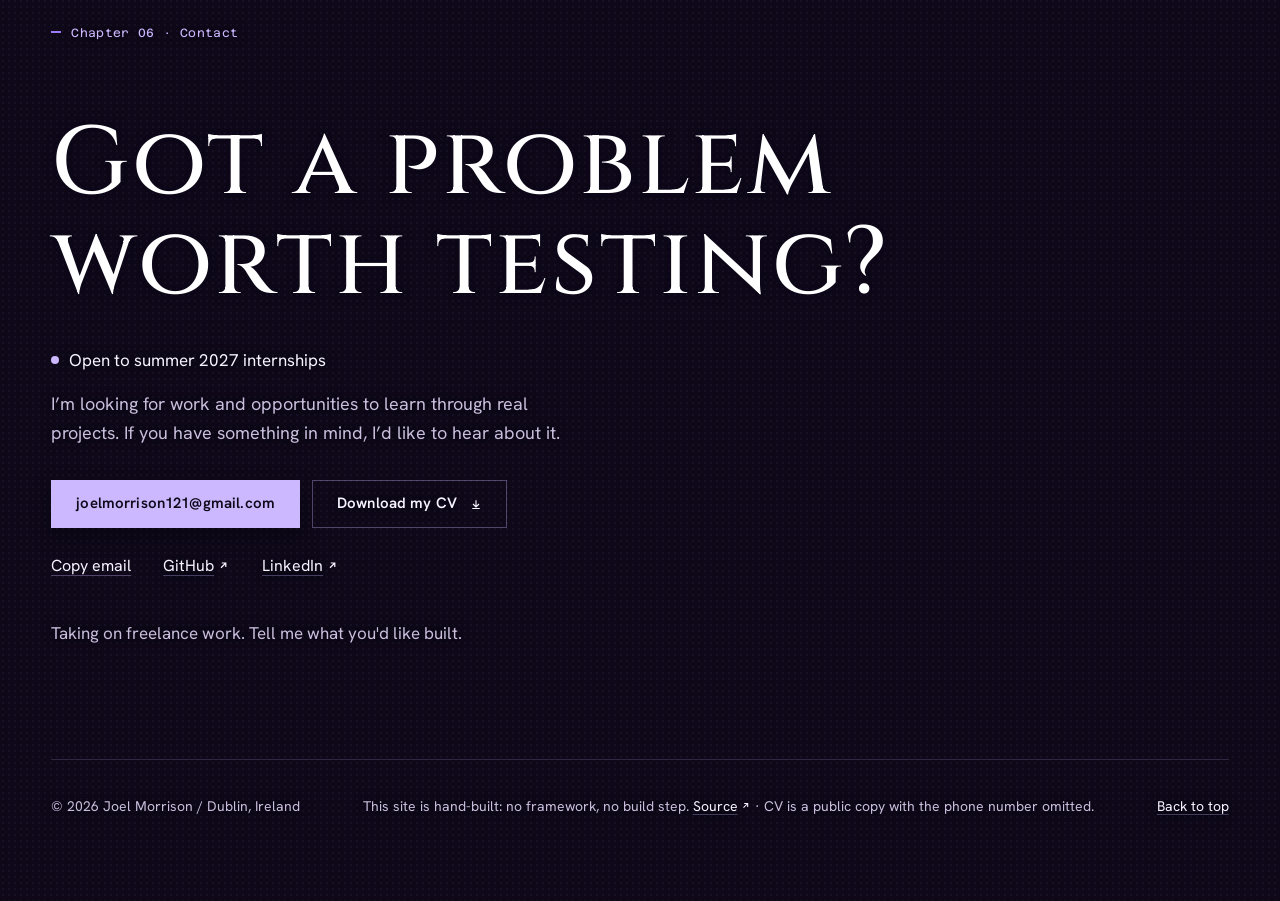
==== commit 5c24bf7d: "Menu: banner under the panel, instant hover, spring preview cards; phone network left to right" ====
--- a/index.html
+++ b/index.html
@@ -39,6 +39,8 @@
   <symbol id="i-more" viewBox="0 0 16 16"><path d="M4 6l4 4 4-4" fill="none" stroke="currentColor" stroke-width="1.5"/></symbol>
 </svg>
 
+<!-- the header's solid banner: its own layer, underneath the menu, so the menu slides over it -->
+<div class="site-bar" aria-hidden="true"></div>
 <header class="site" id="top">
   <a class="mark" href="#top" aria-label="Joel Morrison, back to top">JM.</a>
   <a class="cv" href="Joel-Morrison-CV.pdf">CV<svg class="icon"><use href="#i-down"/></svg></a>
@@ -49,24 +51,63 @@
 <div class="sm" data-open="false">
   <div class="sm-scrim" aria-hidden="true"></div>
   <div class="sm-layers" aria-hidden="true"><span></span><span></span></div>
-  <!-- preview card: pointing at a chapter in the menu shows its headline and one of its constellations (main.js) -->
+  <!-- preview card: pointing at a chapter in the menu brings up its card left of the panel, following the pointer
+       on a spring (main.js). Six faces, one per chapter; the three pictures are woven on small looms. -->
   <div class="sm-preview" aria-hidden="true">
     <div class="sm-card">
-      <canvas></canvas>
-      <p class="sm-card-k"></p>
-      <p class="sm-card-h"></p>
-      <p class="sm-card-n"></p>
-      <p class="sm-card-sky"></p>
+      <div class="sm-face" data-for="#about">
+        <canvas data-pic="rings"></canvas>
+        <p class="sm-tag">01 / About</p>
+        <p class="sm-big">Joel<br>Morrison<i>.</i></p>
+        <p class="sm-note">Year 2 · DCU · Class of 2029</p>
+        <p class="sm-note-r">53.35° N / 6.26° W</p>
+      </div>
+      <div class="sm-face" data-for="#work">
+        <canvas data-pic="track"></canvas>
+        <p class="sm-tag">02 / Selected work</p>
+        <p class="sm-tag-r">v2.1 released</p>
+        <p class="sm-title">Crash Course.</p>
+        <p class="sm-note-r">laps all four</p>
+      </div>
+      <div class="sm-face" data-for="#receipts">
+        <p class="sm-tag">03 / Skills</p>
+        <p class="sm-tag-r">With receipts</p>
+        <ul class="sm-chips"><li class="hot">Python</li><li class="hot">JavaScript</li><li>HTML &amp; CSS</li><li>C</li><li>Git</li><li>React</li><li>Testing</li><li>Experiments</li></ul>
+        <p class="sm-title">The toolkit.</p>
+        <p class="sm-note-r">each one linked</p>
+      </div>
+      <div class="sm-face" data-for="#education">
+        <p class="sm-tag">04 / Dublin City University</p>
+        <p class="sm-big">BSc <i>Computer</i><br>Science</p>
+        <p class="sm-when">2025 — 2029 · Year 2</p>
+        <p class="sm-note">Systems Programming in C · Networks · Web Design</p>
+      </div>
+      <div class="sm-face" data-for="#experience">
+        <p class="sm-tag">05 / Experience</p>
+        <p class="sm-tag-r">People first</p>
+        <ul class="sm-line">
+          <li>Concern Worldwide<small>On-street fundraiser · 2026 –</small></li>
+          <li>Croke Park<small>Matchday &amp; event steward · 2026 –</small></li>
+          <li>HelloFresh<small>Cashier operative · 2025 – 26</small></li>
+        </ul>
+      </div>
+      <div class="sm-face" data-for="#contact">
+        <canvas data-pic="envelope"></canvas>
+        <p class="sm-tag">06 / Contact</p>
+        <p class="sm-tag-r">Open to work</p>
+        <p class="sm-big">Say<br><i>hello.</i></p>
+        <p class="sm-note">joelmorrison121@gmail.com</p>
+      </div>
     </div>
   </div>
   <nav class="sm-panel" id="nav" aria-label="Sections">
     <ol class="sm-list">
-      <li><a href="#about" data-sky="orion" data-note="Second-year Computer Science at DCU, with a focus on Python, web development and AI."><span class="sm-n">01</span><span class="sm-clip"><span class="sm-l">About</span></span></a></li>
-      <li><a href="#work" data-sky="auriga" data-note="Crash Course, a released machine-learning project, and three hackathon builds."><span class="sm-n">02</span><span class="sm-clip"><span class="sm-l">Work</span></span></a></li>
-      <li><a href="#receipts" data-sky="lyra" data-note="Eight skills, each linked to the work that shows it."><span class="sm-n">03</span><span class="sm-clip"><span class="sm-l">Skills</span></span></a></li>
-      <li><a href="#education" data-sky="perseus" data-note="BSc Computer Science at Dublin City University, expected 2029."><span class="sm-n">04</span><span class="sm-clip"><span class="sm-l">Education</span></span></a></li>
-      <li><a href="#experience" data-sky="plough" data-note="People-facing roles at Concern Worldwide, Croke Park and HelloFresh."><span class="sm-n">05</span><span class="sm-clip"><span class="sm-l">Experience</span></span></a></li>
-      <li><a href="#contact" data-sky="ursaMinor" data-note="Open to summer 2027 internships. Email, GitHub, LinkedIn and CV."><span class="sm-n">06</span><span class="sm-clip"><span class="sm-l">Contact</span></span></a></li>
+      <li><a href="#about"><span class="sm-n">01</span><span class="sm-clip"><span class="sm-l">About</span></span></a></li>
+      <li><a href="#work"><span class="sm-n">02</span><span class="sm-clip"><span class="sm-l">Work</span></span></a></li>
+      <li><a href="#receipts"><span class="sm-n">03</span><span class="sm-clip"><span class="sm-l">Skills</span></span></a></li>
+      <li><a href="#education"><span class="sm-n">04</span><span class="sm-clip"><span class="sm-l">Education</span></span></a></li>
+      <li><a href="#experience"><span class="sm-n">05</span><span class="sm-clip"><span class="sm-l">Experience</span></span></a></li>
+      <li><a href="#contact"><span class="sm-n">06</span><span class="sm-clip"><span class="sm-l">Contact</span></span></a></li>
     </ol>
     <div class="sm-foot">
       <p class="sm-status">Open to summer 2027 internships</p>
--- a/assets/css/site.css
+++ b/assets/css/site.css
@@ -259,7 +259,8 @@
 /* header: mark on the left, CV and Menu on the right; no band to clear */
 .site, .site.scrolled { left: 0; padding-inline: var(--gutter); }
 .site { z-index: 60; background: transparent; border-bottom: 1px solid transparent; transition: background var(--dur-base) var(--ease-out), border-color var(--dur-base); }
-.site.scrolled { background: var(--ground); border-bottom-color: var(--line); }   /* clear over the hero; solid once the name has gone */
+.site-bar { position: fixed; inset: 0 0 auto 0; height: 81px; z-index: 40; background: var(--ground); border-bottom: 1px solid var(--line); opacity: 0; pointer-events: none; transition: opacity var(--dur-base) var(--ease-out); }
+.site-bar.on { opacity: 1; }   /* clear over the hero; solid once the name has gone */
 /* the scroll lock is applied two frames after the menu starts moving (main.js), so it cannot hold up the first frame */
 html.menu-lock { overflow: hidden; padding-right: var(--sbw, 0px); }
 .menu-lock .site { padding-right: calc(var(--gutter) + var(--sbw, 0px)); }
@@ -270,10 +271,9 @@
 .menu-lines i { display: block; width: 14px; height: 1.5px; background: currentColor; transition: transform var(--dur-base) var(--ease-out); }
 .menu-open .menu-lines i:first-child { transform: translateY(2.75px) rotate(45deg); }
 .menu-open .menu-lines i:last-child { transform: translateY(-2.75px) rotate(-45deg); }
-/* The header sits above the menu so its buttons stay usable, which means its solid banner would cover the top of the
-   panel. So the banner clears at once when the menu opens, and stays clear while the panel slides away again
-   (menu-closing, set by main.js), instead of fading across the slide in either direction. */
-.menu-open .site, .menu-open .site.scrolled, .menu-closing .site, .menu-closing .site.scrolled { background: transparent; border-bottom-color: transparent; transition: none; }
+/* The header's controls sit above the menu so they stay usable, but its solid banner is a separate layer (.site-bar)
+   underneath the menu. The panel simply slides over the banner and back off it, so the banner never has to hide. */
+.site, .site.scrolled { background: transparent; border-bottom-color: transparent; }
 .menu-open .site .cv, .menu-open .menu-btn { color: var(--ground); border-color: rgba(14, 8, 25, .35); }
 /* closing: the buttons turn light again a moment later, once the panel has slid out from under them */
 .menu-closing .site .cv, .menu-closing .menu-btn { transition: color .2s var(--ease-out) .12s, border-color .2s var(--ease-out) .12s; }
@@ -298,12 +298,17 @@
 .sm[data-open="true"] .sm-panel { visibility: visible; transition: transform .6s var(--ease-out) .14s, visibility 0s; }
 .sm-list a { display: flex; align-items: baseline; gap: 18px; padding: 4px 0; text-decoration: none; color: var(--ground); }
 .sm-n { font: 400 .75rem var(--data); letter-spacing: .03em; color: rgba(14, 8, 25, .62); min-width: 2ch; }
-.sm-clip { display: inline-block; overflow: hidden; padding-bottom: .06em; }
+/* the clip hides each name until it rises in. Hover moves the clip itself, not the name inside it, so the name is
+   never cut off as it steps right and the step does not inherit the long delay of the entrance. */
+.sm-clip { display: inline-block; overflow: hidden; padding: 0 .1em .06em 0; transition: transform var(--dur-base) var(--ease-out); }
 .sm-l { display: inline-block; font: 500 clamp(2.4rem, 1.8rem + 2.6vw, 3.9rem)/1.05 var(--display); letter-spacing: .03em; transform: translateY(108%); transition: transform .5s var(--ease-out), color var(--dur-fast); }
 .sm[data-open="true"] .sm-l { transform: none; transition: transform .7s var(--ease-out) calc(.32s + var(--i, 0) * 60ms), color var(--dur-fast); }
 .sm-list li:nth-child(1) { --i: 0; } .sm-list li:nth-child(2) { --i: 1; } .sm-list li:nth-child(3) { --i: 2; }
 .sm-list li:nth-child(4) { --i: 3; } .sm-list li:nth-child(5) { --i: 4; } .sm-list li:nth-child(6) { --i: 5; }
-.sm-list a:hover .sm-l, .sm-list a:focus-visible .sm-l { color: var(--ground-2); transform: translateX(8px); }
+.sm-list a:hover .sm-clip, .sm-list a:focus-visible .sm-clip { transform: translateX(10px); }
+/* pointing at one chapter quietens the others, so it is obvious which one the preview card belongs to */
+.sm-list a { transition: opacity var(--dur-base) var(--ease-out); }
+.sm-list:has(a:hover) a:not(:hover), .sm-list:has(a:focus-visible) a:not(:focus-visible):not(:hover) { opacity: .4; }
 .sm-list a[aria-current] .sm-n::before { content: ""; display: inline-block; width: 10px; height: 2px; margin-right: 6px; vertical-align: middle; background: var(--ground); }   /* a weft float marks where you are */
 .sm-list a:focus-visible, .sm-foot a:focus-visible { outline-color: var(--ground); }
 .sm-foot { opacity: 0; transition: opacity .3s; }
@@ -314,19 +319,51 @@
 .sm-foot a { display: inline-flex; align-items: center; min-height: 44px; color: var(--ground); text-decoration-color: rgba(14, 8, 25, .35); }
 @media (max-width: 600px) { .menu-open .mark { color: var(--ground); } }
 
-/* menu previews: a card beside the panel for the chapter being pointed at. It carries the chapter's label and headline,
-   a one-line note and one of its constellations woven on a small loom. Mouse and keyboard, wide screens only. */
-.sm-preview { position: absolute; top: 0; right: calc(min(560px, 100%) + 28px); width: 300px; pointer-events: none; transform: translate3d(0, var(--y, 120px), 0); transition: transform .5s var(--ease-out); }
-.sm-card { padding: 0 0 18px; background: var(--ground-2); border: 1px solid var(--line-strong); box-shadow: 0 12px 30px rgba(0, 0, 0, .5); color: var(--text); opacity: 0; transform: translateX(14px); transition: opacity var(--dur-fast) var(--ease-out), transform var(--dur-base) var(--ease-out); }
-.sm-preview.on .sm-card { opacity: 1; transform: none; transition: opacity var(--dur-base) var(--ease-out), transform .4s var(--ease-out); }
-.sm-card canvas { display: block; width: 100%; aspect-ratio: 300 / 172; border-bottom: 1px solid var(--line); }
-.sm-card p { margin: 0; padding: 0 18px; }
-.sm-card .sm-card-k { margin-top: 16px; font: 400 .6875rem/1.4 var(--data); letter-spacing: .04em; color: var(--thread); }
-.sm-card-k::before { content: ""; display: inline-block; width: 10px; height: 2px; margin-right: 8px; vertical-align: .3em; background: var(--thread-2); }
-.sm-card .sm-card-h { margin-top: 8px; font: 500 1.25rem/1.15 var(--display); letter-spacing: .02em; color: var(--pearl); }
-.sm-card .sm-card-n { margin-top: 10px; font-size: .875rem; line-height: 1.5; color: var(--muted); }
-.sm-card .sm-card-sky { margin-top: 12px; font: 400 .6875rem/1.4 var(--data); letter-spacing: .04em; color: var(--muted); }
-@media (max-width: 1039px), (hover: none) { .sm-preview { display: none; } }
+/* menu previews: pointing at a chapter brings up a card for it in the space left of the panel. The card follows the
+   pointer on a spring and leans a little as it moves (main.js); its six faces crossfade. Mouse and keyboard only, and
+   only where it fits beside the panel. Decorative: hidden from screen readers. */
+.sm-preview { position: absolute; left: 0; top: 0; width: 360px; height: 232px; pointer-events: none; will-change: transform; }
+.sm-card { position: relative; width: 100%; height: 100%; overflow: hidden; background: var(--ground-2); border: 1px solid var(--line-strong); box-shadow: 0 28px 64px rgba(0, 0, 0, .55), 0 6px 16px rgba(0, 0, 0, .35); color: var(--text); opacity: 0; transform: scale(.9); transition: opacity .2s var(--ease-out), transform .2s var(--ease-out); }
+.sm-preview.on .sm-card { opacity: 1; transform: none; transition: opacity .25s var(--ease-out), transform .45s var(--ease-out); }
+.sm-face { position: absolute; inset: 0; opacity: 0; transition: opacity .3s var(--ease-out); }
+.sm-face.on { opacity: 1; }
+.sm-face p { position: absolute; margin: 0; }
+.sm-face canvas { position: absolute; display: block; }
+.sm-tag, .sm-tag-r, .sm-note-r { font: 400 .625rem/1.4 var(--data); letter-spacing: .14em; text-transform: uppercase; }
+.sm-tag { left: 24px; top: 20px; color: var(--thread); }
+.sm-tag-r { right: 24px; top: 20px; color: var(--muted); }
+.sm-note { left: 24px; bottom: 20px; font-size: .8125rem; line-height: 1.4; color: var(--muted); }
+.sm-note-r { right: 24px; bottom: 21px; color: var(--muted); letter-spacing: .08em; text-transform: none; }
+.sm-big { left: 24px; font: 500 2.375rem/1 var(--display); letter-spacing: .02em; color: var(--pearl); }
+.sm-big i { font-style: normal; color: var(--thread); }
+.sm-title { left: 24px; bottom: 18px; font: 500 1.25rem/1.1 var(--display); letter-spacing: .03em; color: var(--pearl); }
+/* 01 about */
+.sm-face[data-for="#about"] .sm-big { bottom: 54px; }
+.sm-face[data-for="#about"] canvas { right: 8px; top: 6px; width: 156px; height: 156px; }
+/* 02 work */
+.sm-face[data-for="#work"] canvas { left: 54px; top: 46px; width: 252px; height: 128px; }
+/* 03 skills */
+.sm-chips { position: absolute; left: 24px; right: 24px; top: 56px; display: flex; flex-wrap: wrap; gap: 8px; margin: 0; padding: 0; list-style: none; }
+.sm-chips li { padding: 5px 10px; border: 1px solid var(--line); font-size: .8125rem; line-height: 1.2; color: var(--muted); }
+.sm-chips li.hot { border-color: var(--thread); color: var(--thread); }
+/* 04 education: a certificate, framed by two hairlines */
+.sm-face[data-for="#education"]::before { content: ""; position: absolute; inset: 10px; border: 1px solid var(--line-strong); outline: 1px solid var(--line); outline-offset: -5px; }
+.sm-face[data-for="#education"] p { left: 24px; right: 24px; text-align: center; }
+.sm-face[data-for="#education"] .sm-tag { top: 38px; }
+.sm-face[data-for="#education"] .sm-big { top: 70px; font-size: 1.75rem; line-height: 1.12; }
+.sm-face[data-for="#education"] .sm-when { top: 144px; font-size: .875rem; color: var(--text); letter-spacing: .04em; }
+.sm-face[data-for="#education"] .sm-note { bottom: 34px; font-size: .75rem; }
+/* 05 experience: a timeline */
+.sm-line { position: absolute; left: 30px; right: 24px; top: 56px; margin: 0; padding: 0; list-style: none; }
+.sm-line::before { content: ""; position: absolute; left: 5px; top: 10px; bottom: 16px; width: 1px; background: var(--line-strong); }
+.sm-line li { position: relative; padding: 0 0 12px 30px; font: 500 1.0625rem/1.2 var(--display); letter-spacing: .03em; color: var(--pearl); }
+.sm-line li::before { content: ""; position: absolute; left: 0; top: 4px; width: 11px; height: 11px; border-radius: 50%; border: 1px solid var(--thread); background: var(--ground-2); }
+.sm-line li:first-child::before { background: var(--thread); box-shadow: 0 0 0 4px rgba(203, 184, 255, .16); }
+.sm-line small { display: block; margin-top: 3px; font: 400 .75rem/1.3 var(--body); letter-spacing: 0; color: var(--muted); }
+/* 06 contact */
+.sm-face[data-for="#contact"] .sm-big { bottom: 58px; }
+.sm-face[data-for="#contact"] canvas { right: 20px; top: 50px; width: 132px; height: 96px; }
+@media (max-width: 1009px), (hover: none) { .sm-preview { display: none; } }
 
 /* hero: the network is the one object; name and caption sit along the bottom */
 .hero { display: block; min-height: max(100svh, 680px); }
@@ -469,5 +506,5 @@
 main { text-shadow: 0 0 4px var(--ground), 0 0 12px var(--ground); }
 main .btn:not(.ghost), main .card { text-shadow: none; }
 
-/* phones: the network stands upright, so each output's reading hangs under its neuron on two lines */
-.labels.upright .out { transform: translateX(-50%); padding-left: 0; width: 12ch; text-align: center; white-space: pre-line; line-height: 1.35; }
+/* phones: each output's reading stacks on two lines (name, then value), so the labels take less width from the network */
+.labels.stacked .out { padding-left: 14px; white-space: pre-line; line-height: 1.3; }
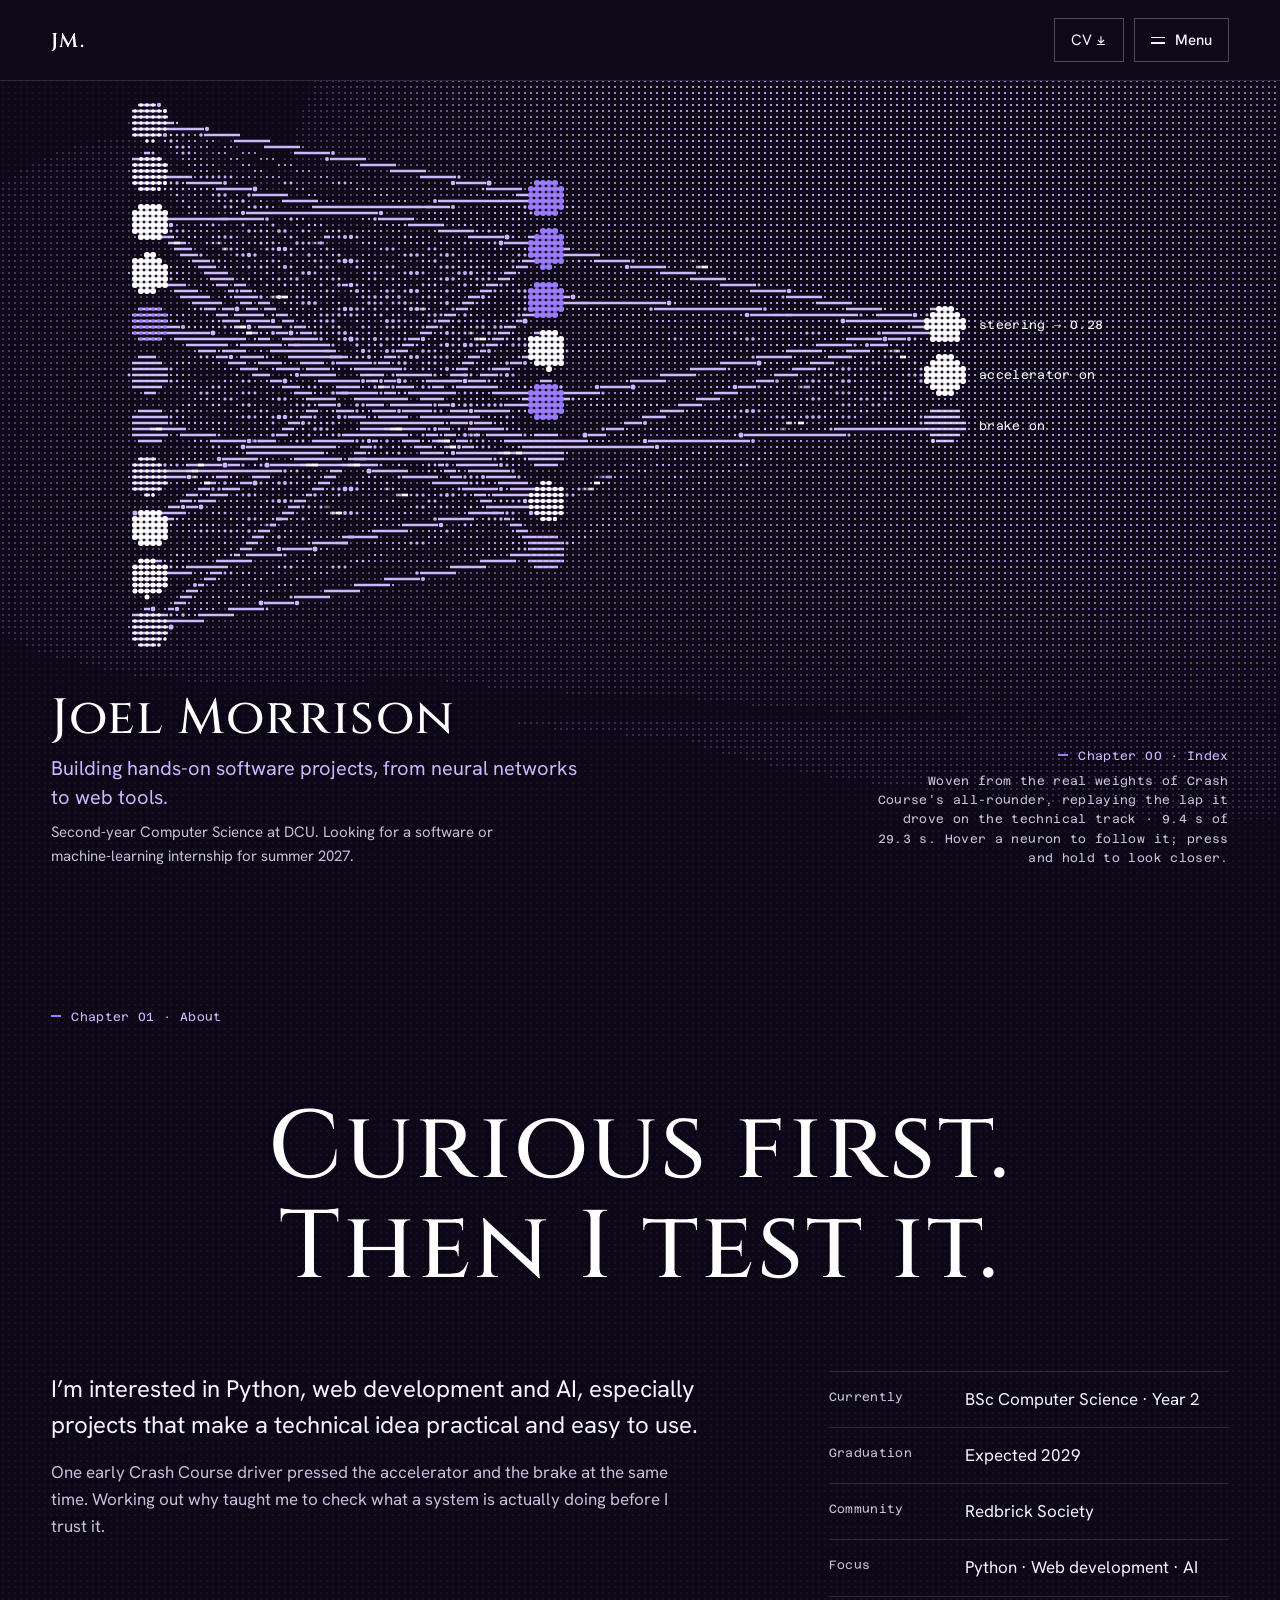
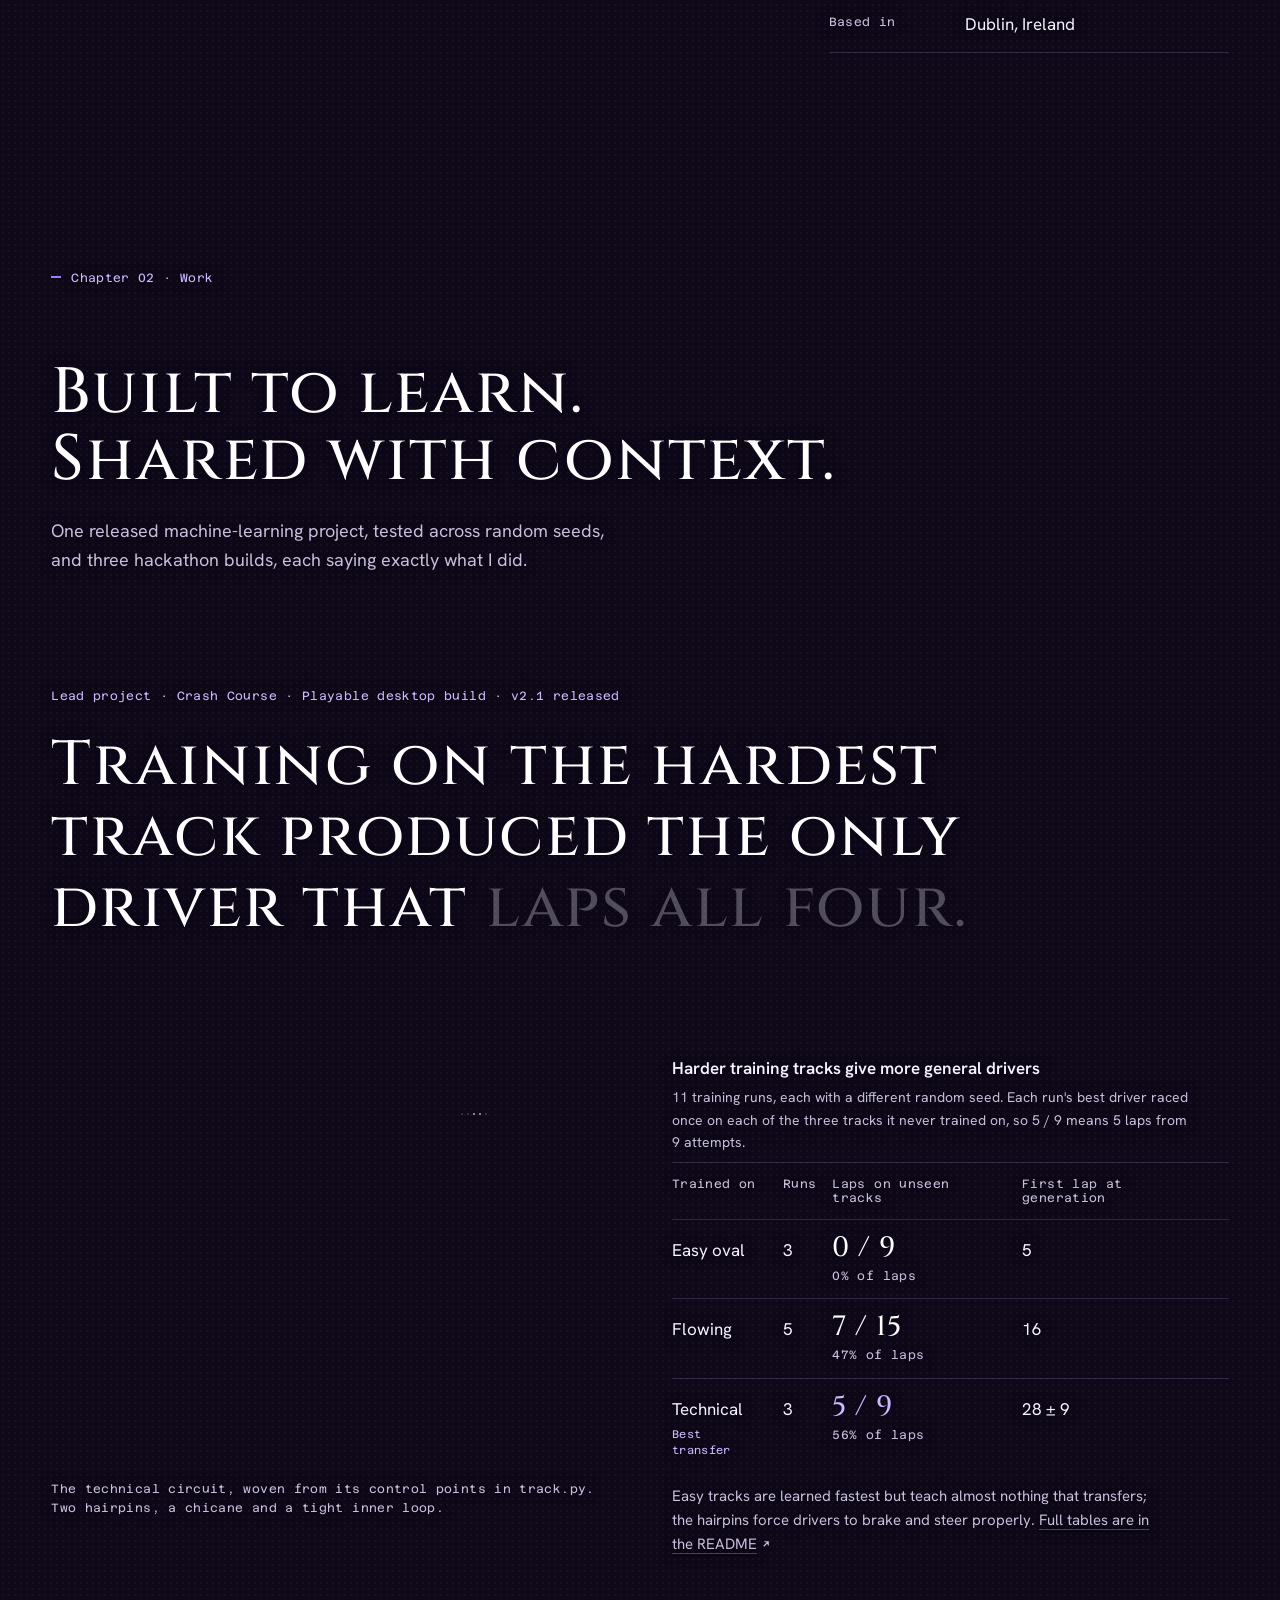
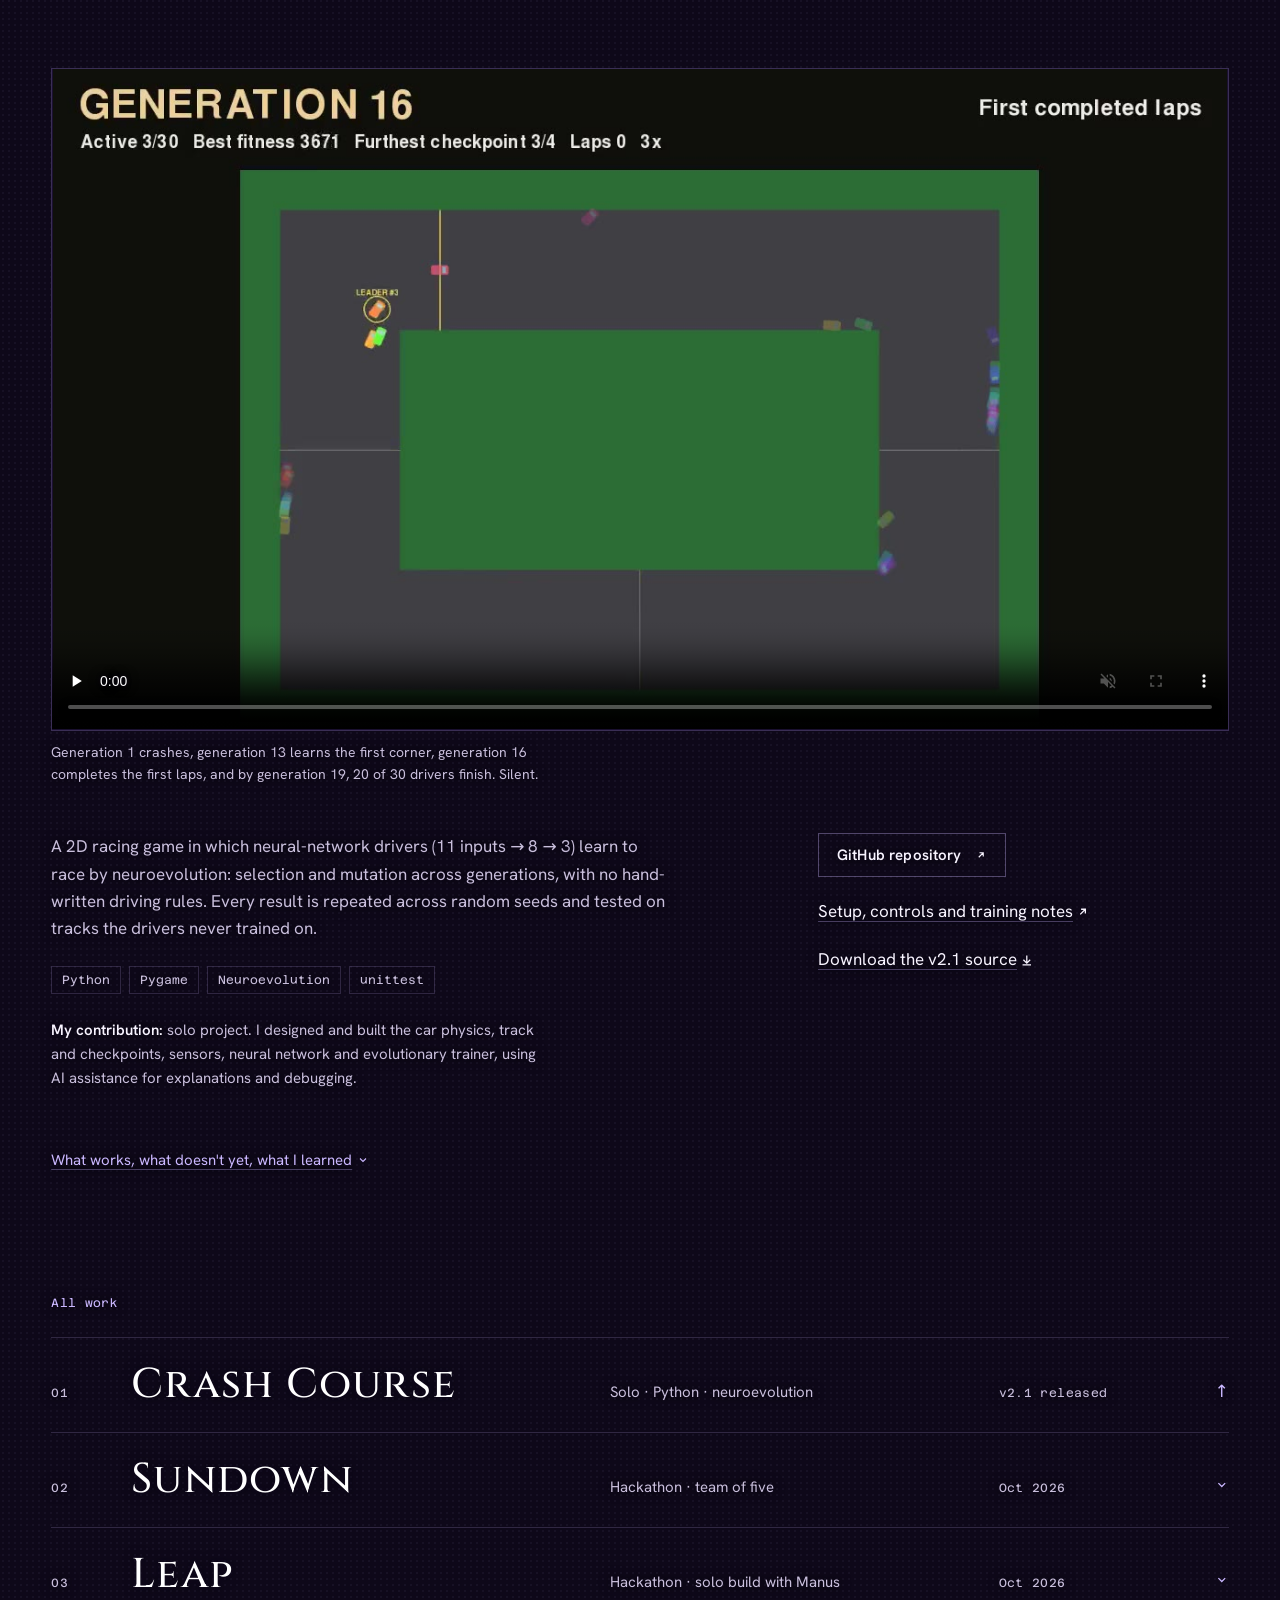
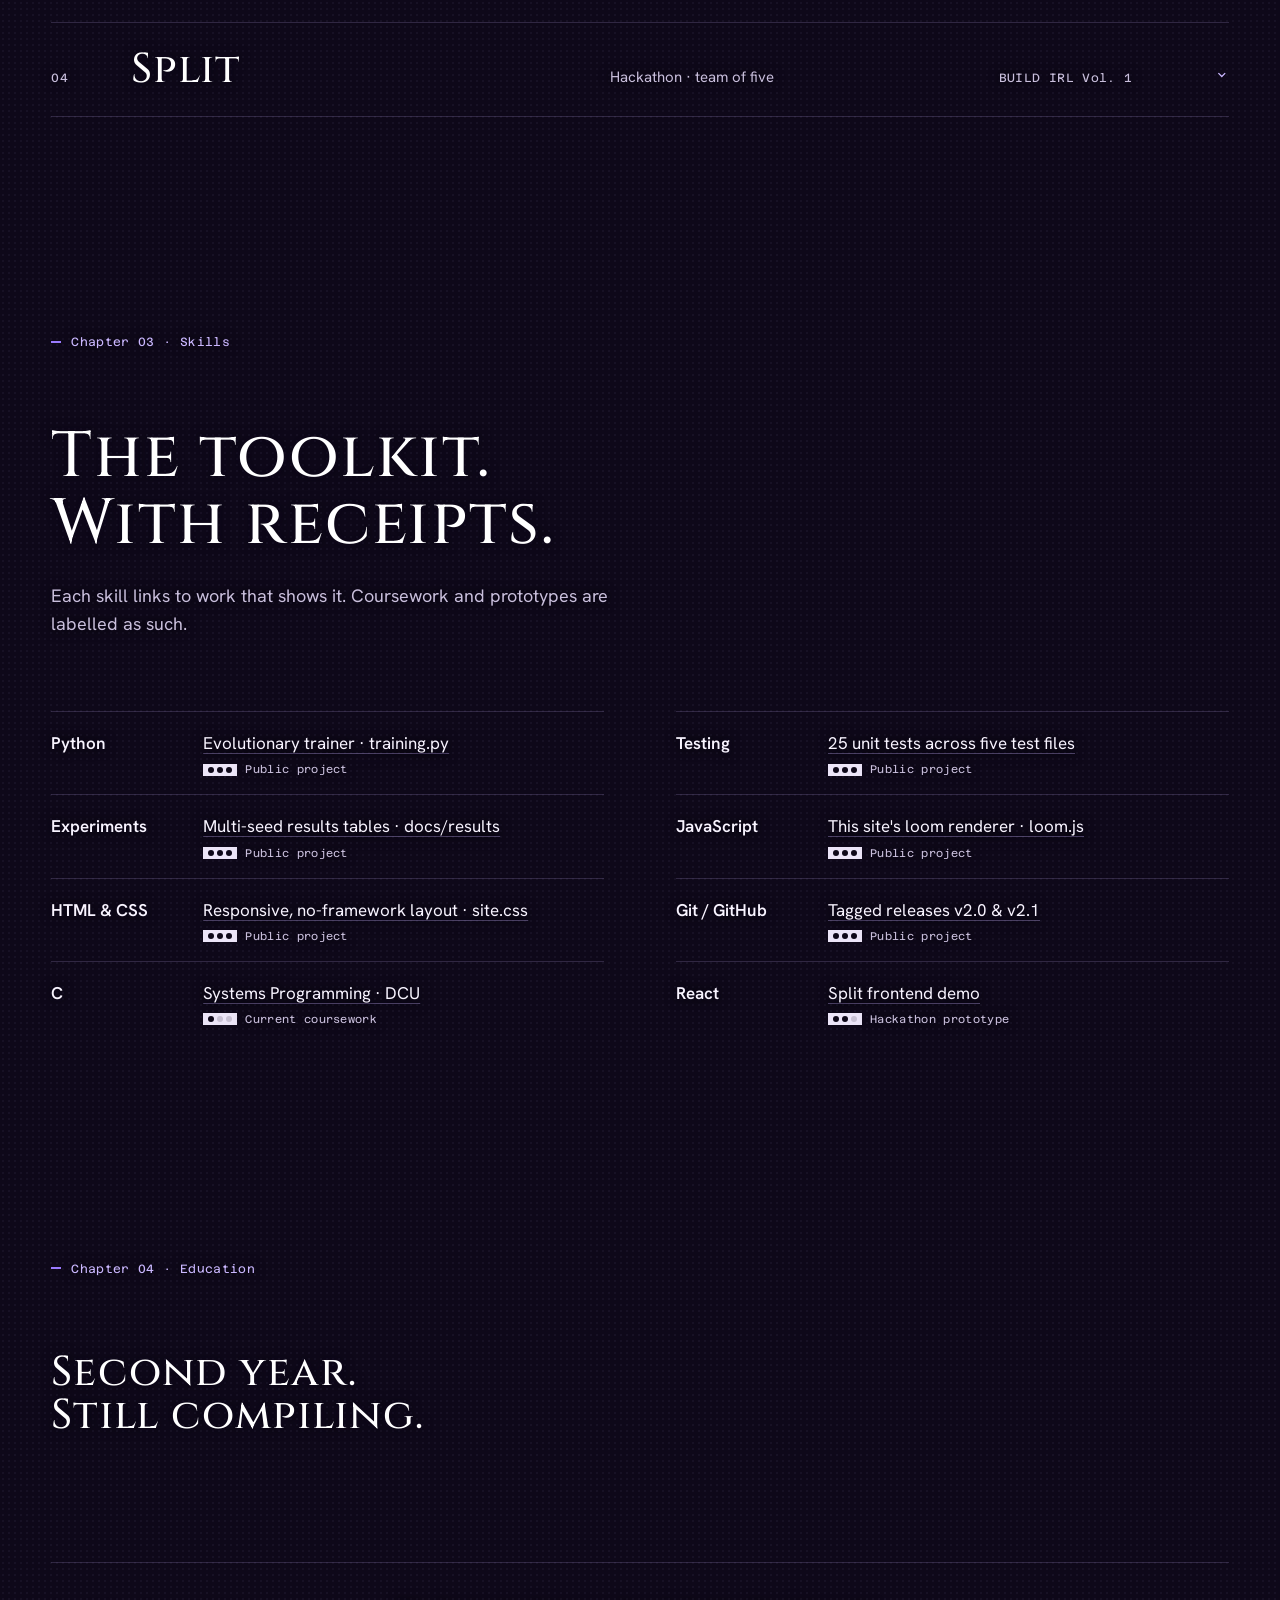
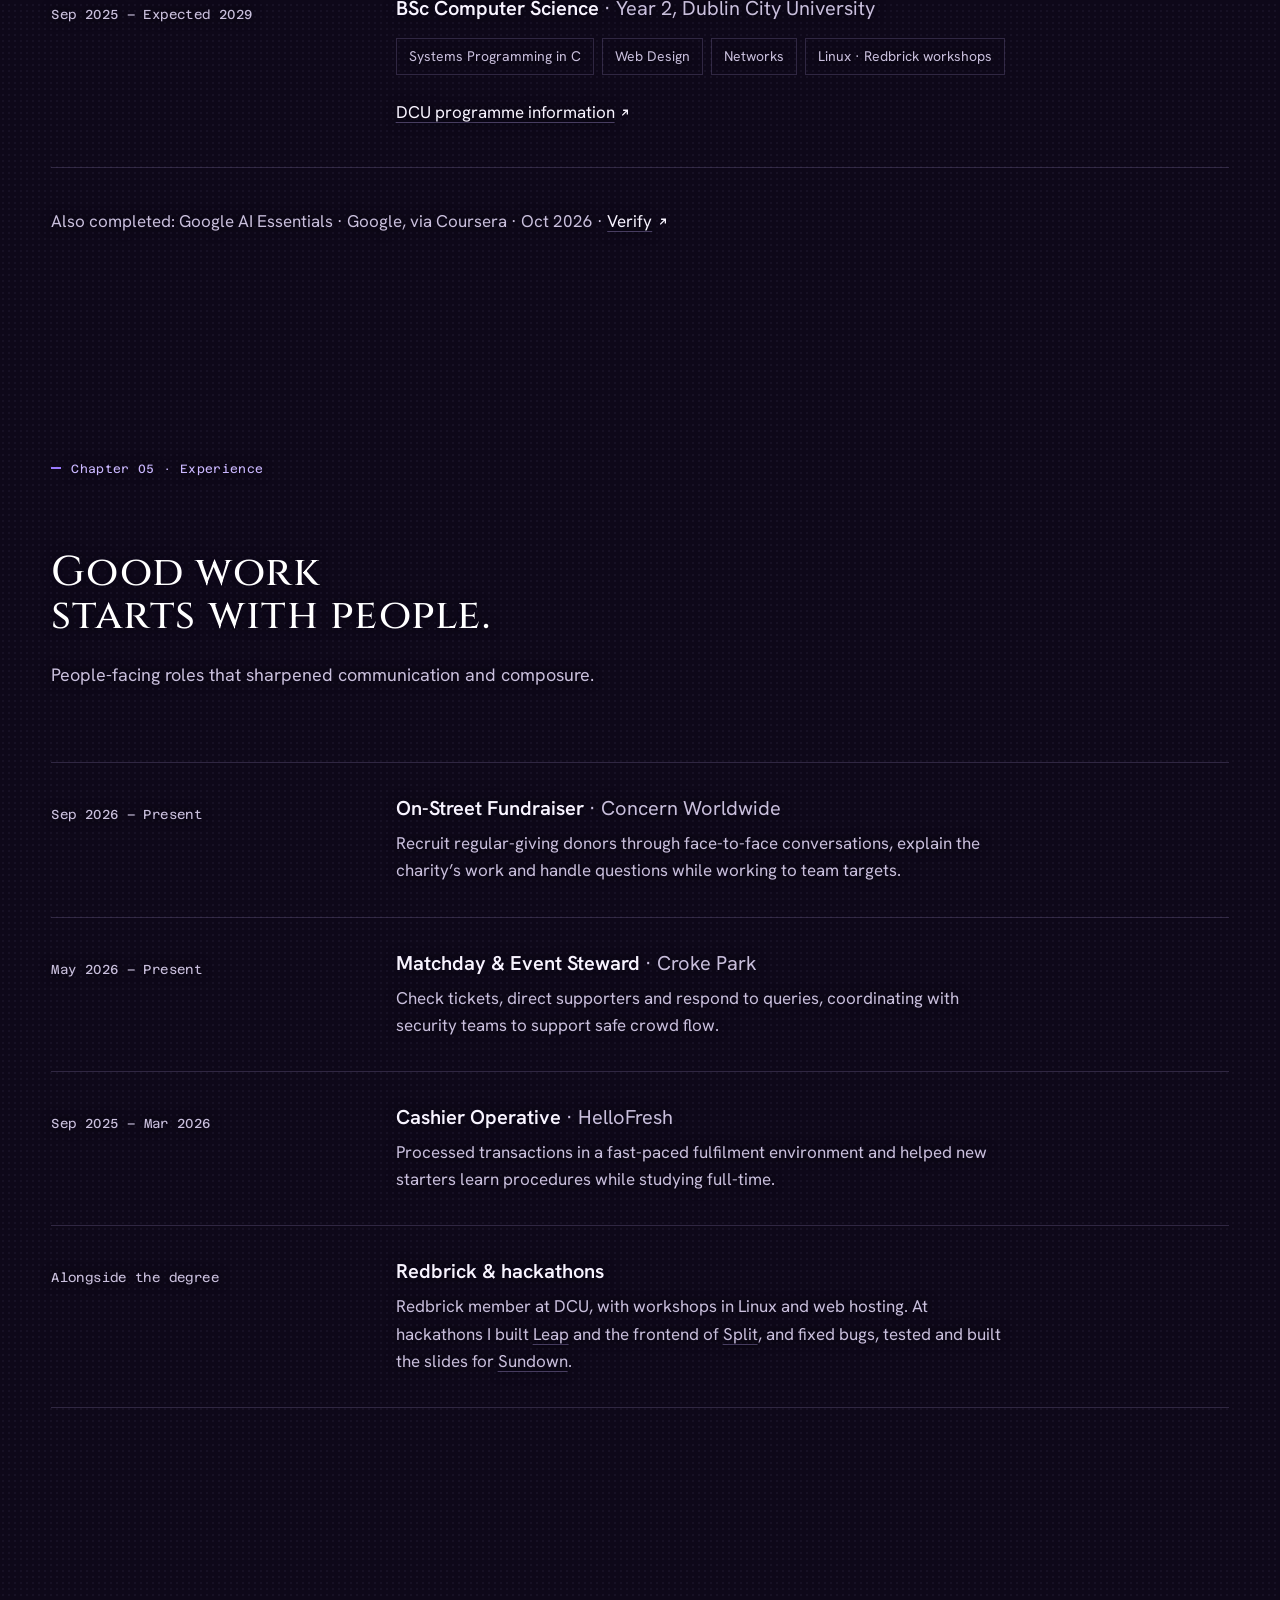
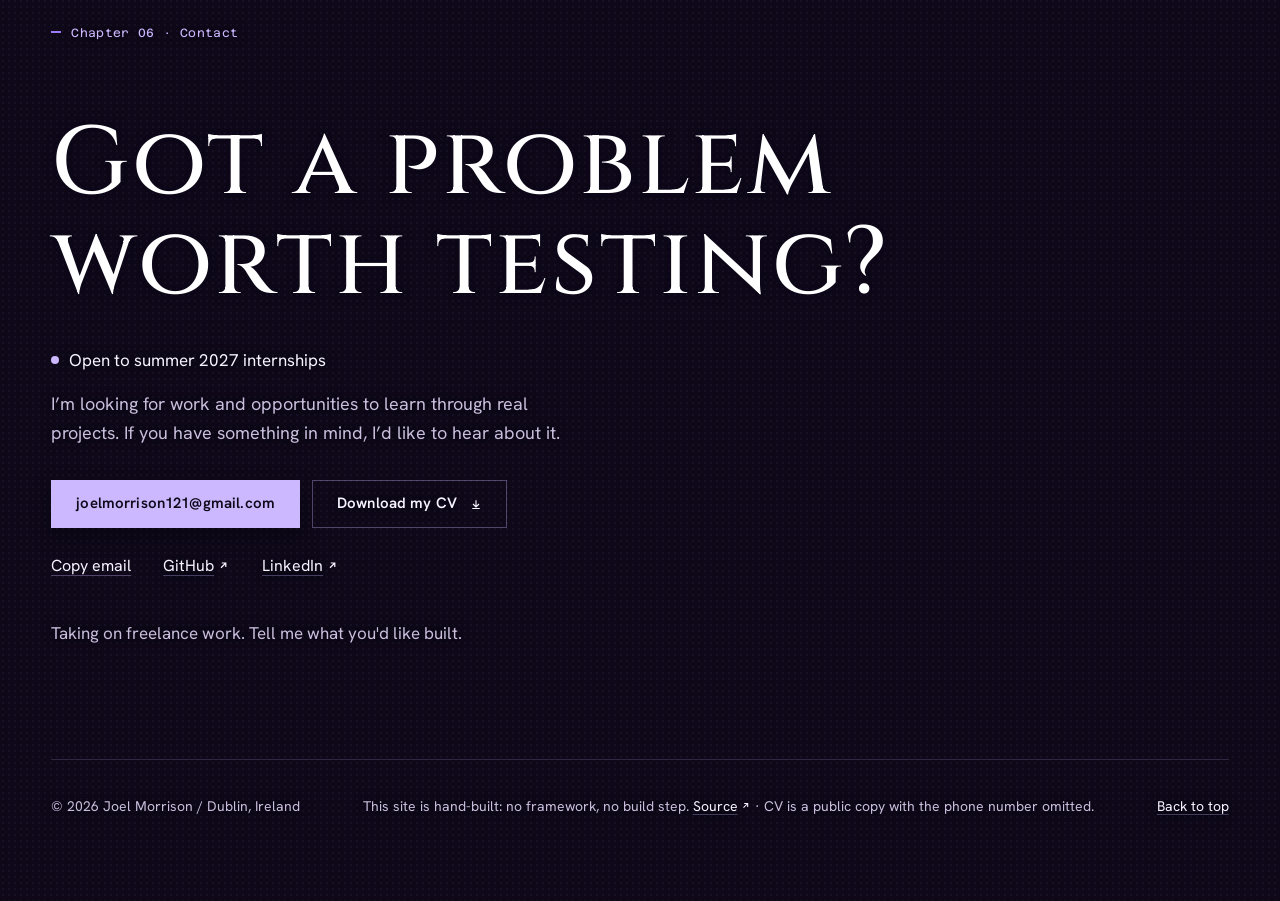
==== commit a9e40cf8: "Cursor star, lantern and glow; hero shading follows the lap" ====
--- a/index.html
+++ b/index.html
@@ -387,9 +387,12 @@
 
 <script src="assets/data/all-rounder.js"></script>
 <script src="assets/data/constellations.js"></script>
+<script src="assets/data/winter-sky.js"></script>
 <script src="assets/js/loom.js"></script>
 <script src="assets/js/live-net.js"></script>
 <script src="assets/js/field.js"></script>
+<script src="assets/js/hero-shade.js"></script>
+<script src="assets/js/cursor.js"></script>
 <script src="assets/js/main.js"></script>
 </body>
 </html>
--- a/assets/css/site.css
+++ b/assets/css/site.css
@@ -508,3 +508,24 @@
 
 /* phones: each output's reading stacks on two lines (name, then value), so the labels take less width from the network */
 .labels.stacked .out { padding-left: 14px; white-space: pre-line; line-height: 1.3; }
+/* phones: the network takes most of the first screen and the name sits straight under it, still on that screen;
+   the chapter label and caption follow the name instead of coming before it */
+@media (max-width: 860px) {
+  .hero-foot { margin-top: 0; }
+  .hero-note { order: 0; }
+}
+
+/* =====================================================================
+   ITERATION 4 · the cursor and the hero's shading
+   ===================================================================== */
+
+/* the hero's live shading (hero-shade.js) and the lantern (cursor.js) sit under the network */
+.stage .shade, .stage .lantern { position: absolute; inset: 0; width: 100%; height: 100%; display: block; pointer-events: none; }
+.stage .shade { transition: opacity 1.2s var(--ease-out); }
+.js .stage:not(.is-named) .shade { opacity: 0; }   /* it comes up with the name, halfway through the entry */
+
+/* the cursor's woven star, above everything but the skip link, and its glow, behind the content past the hero */
+.cursor-star { position: fixed; left: 0; top: 0; width: 72px; height: 72px; z-index: 80; pointer-events: none; opacity: 0; will-change: transform; }
+.cursor-glow { position: fixed; left: 0; top: 0; width: 360px; height: 360px; z-index: -1; pointer-events: none; opacity: 0; will-change: transform, opacity;
+  background: radial-gradient(circle, rgba(203, 184, 255, .2) 0, rgba(155, 123, 255, .08) 32%, rgba(155, 123, 255, 0) 68%); }
+@media (hover: none), (pointer: coarse) { .cursor-star, .cursor-glow { display: none; } }
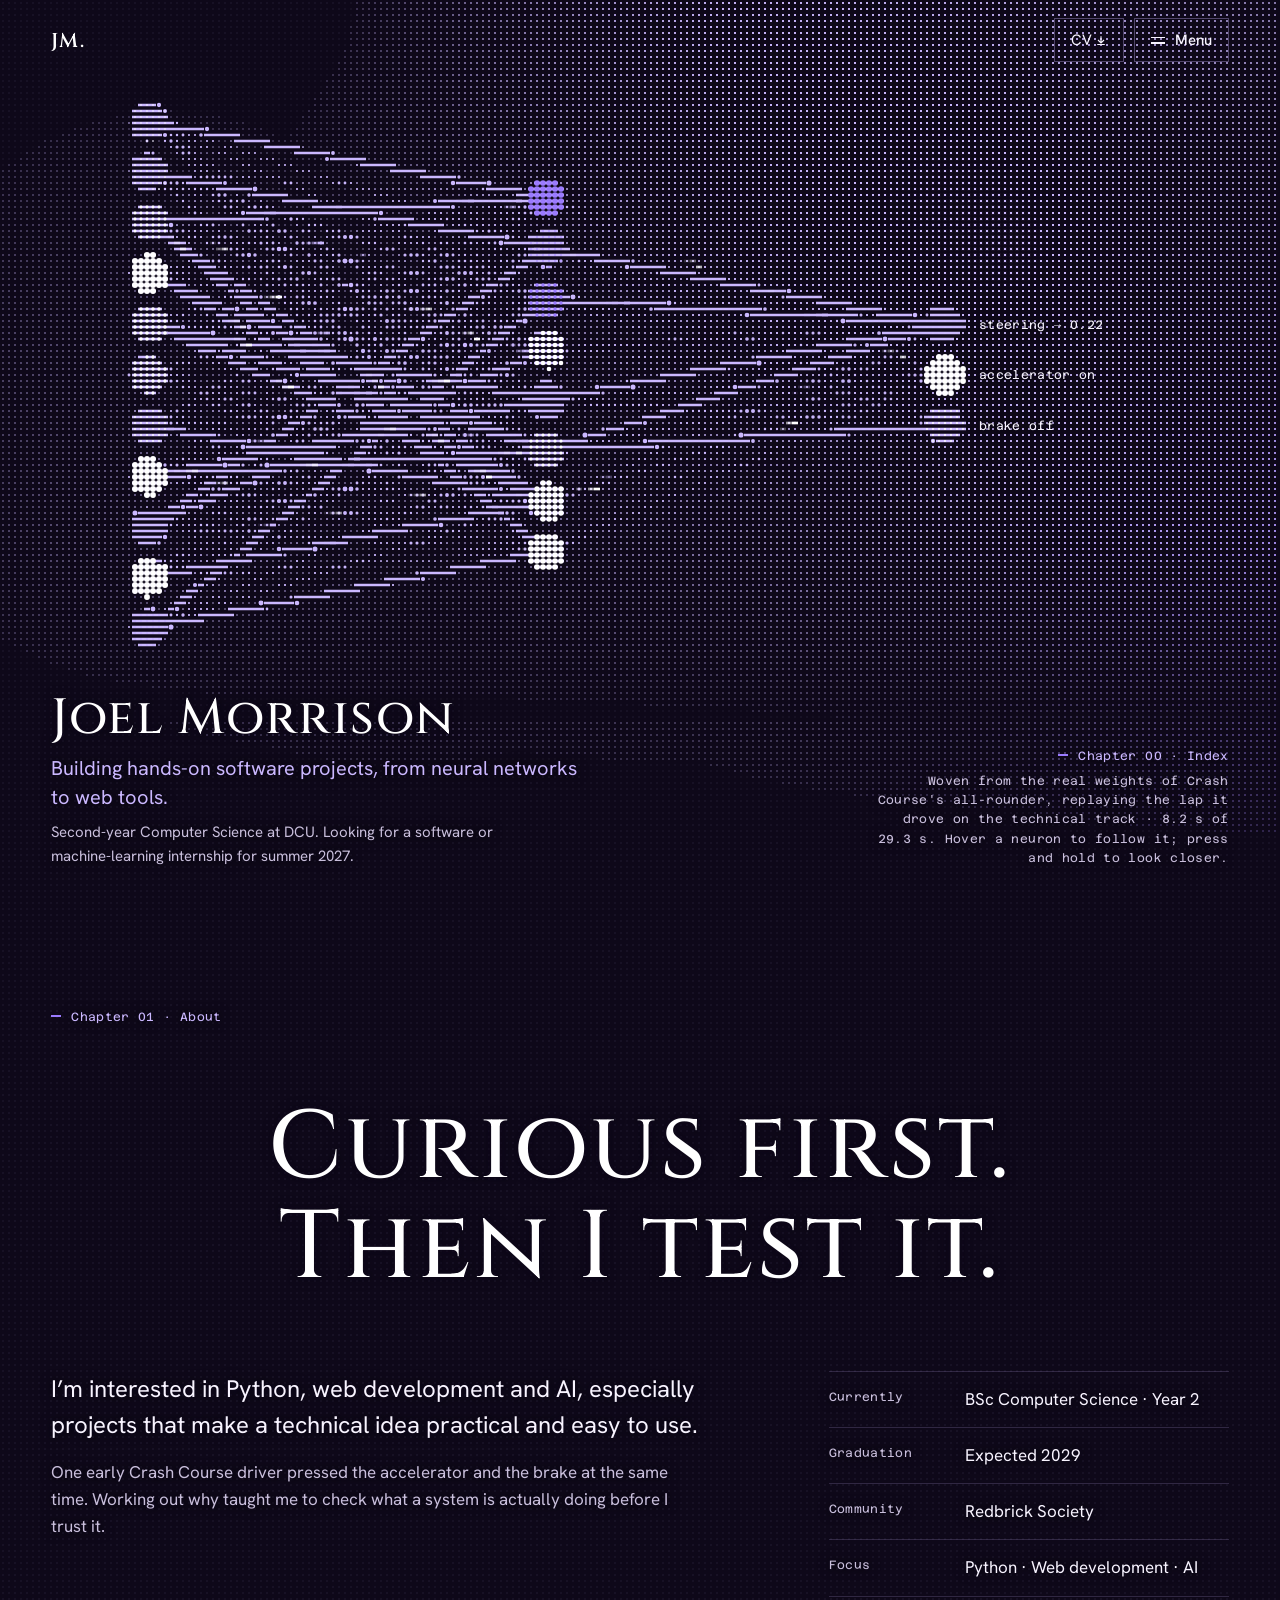
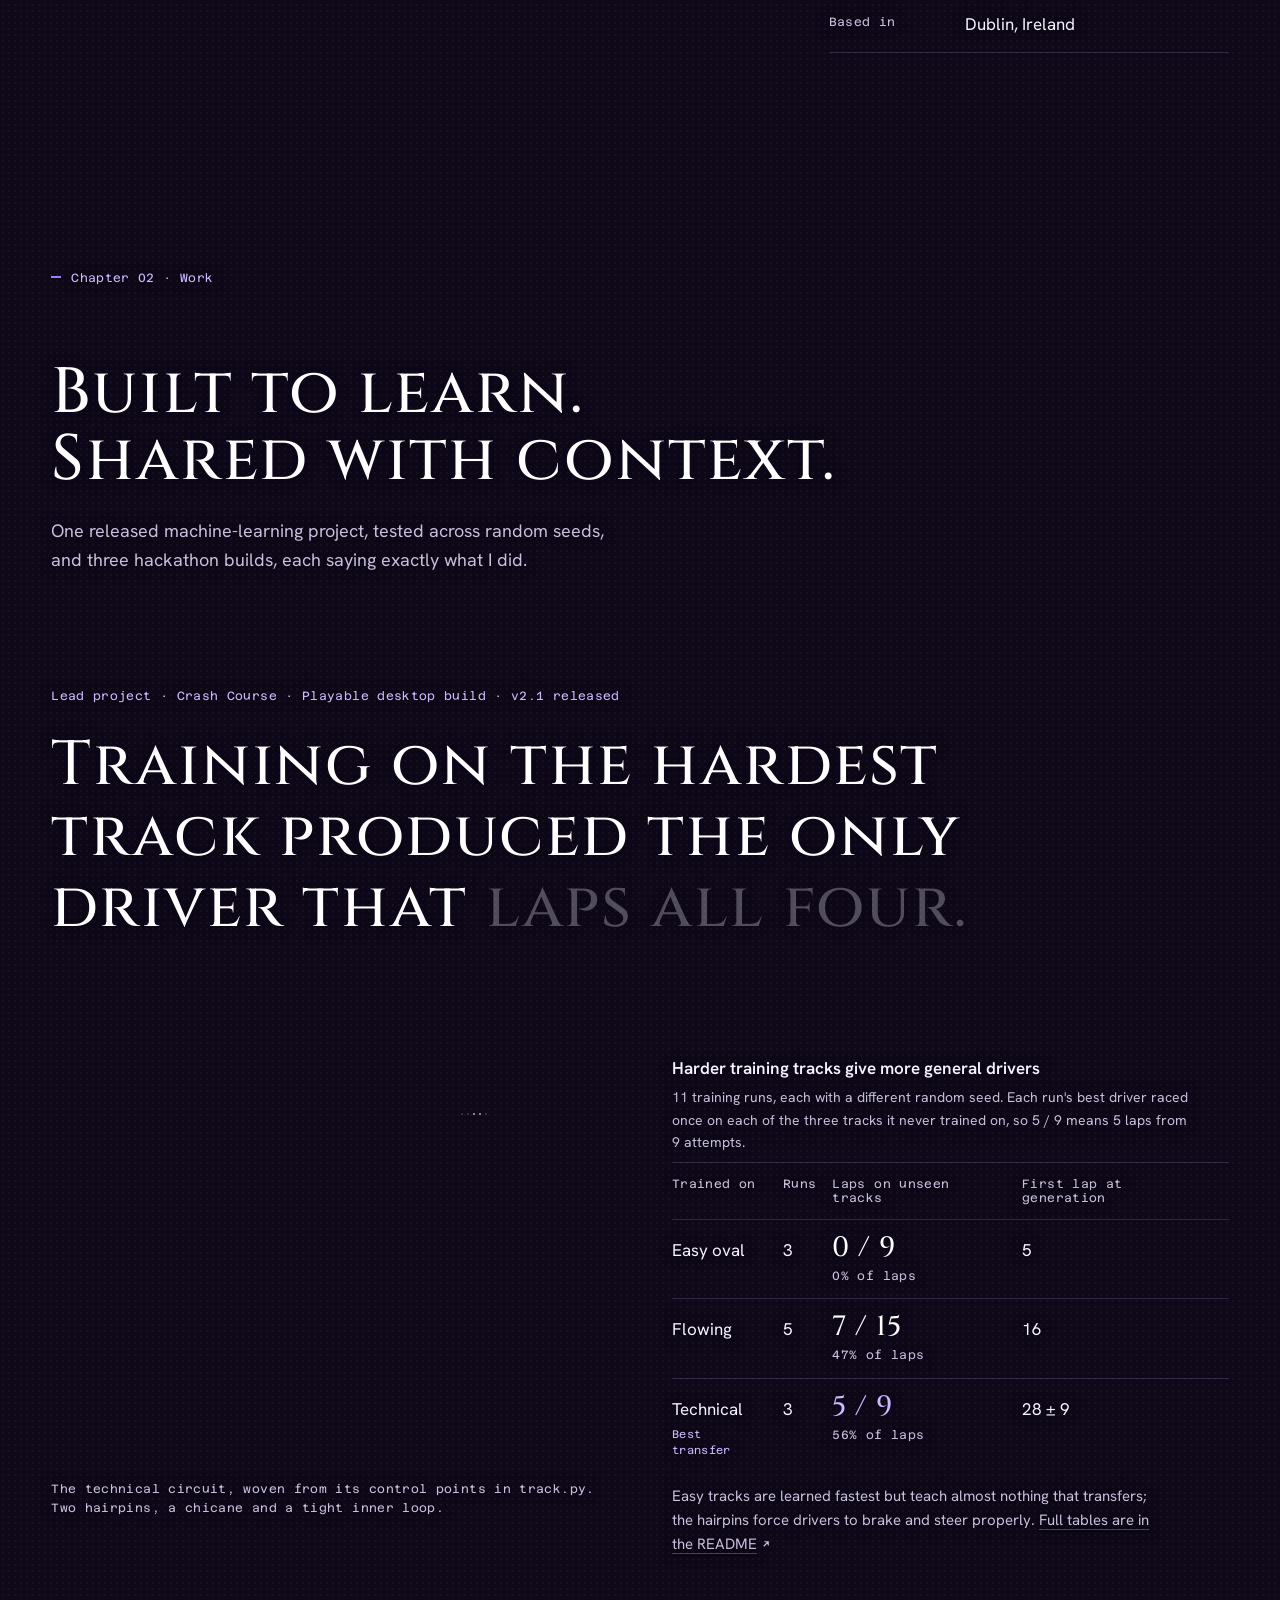
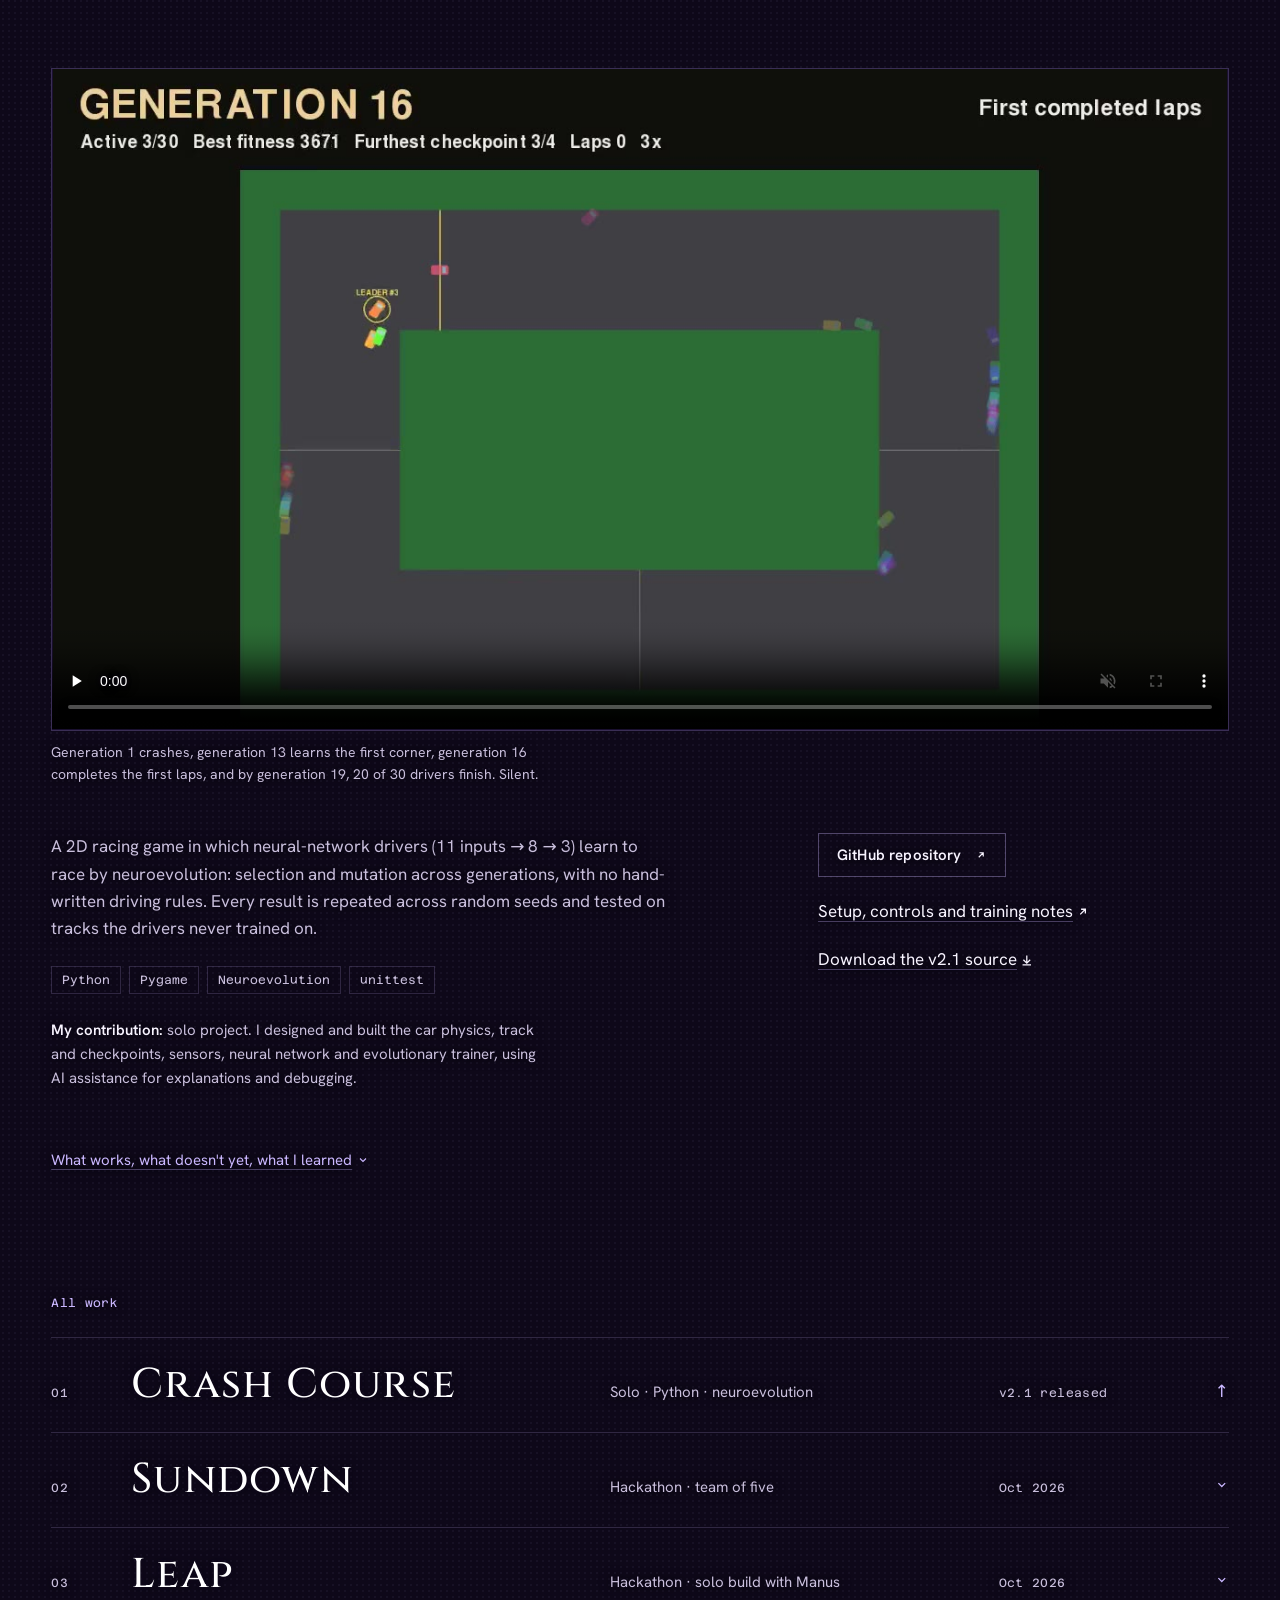
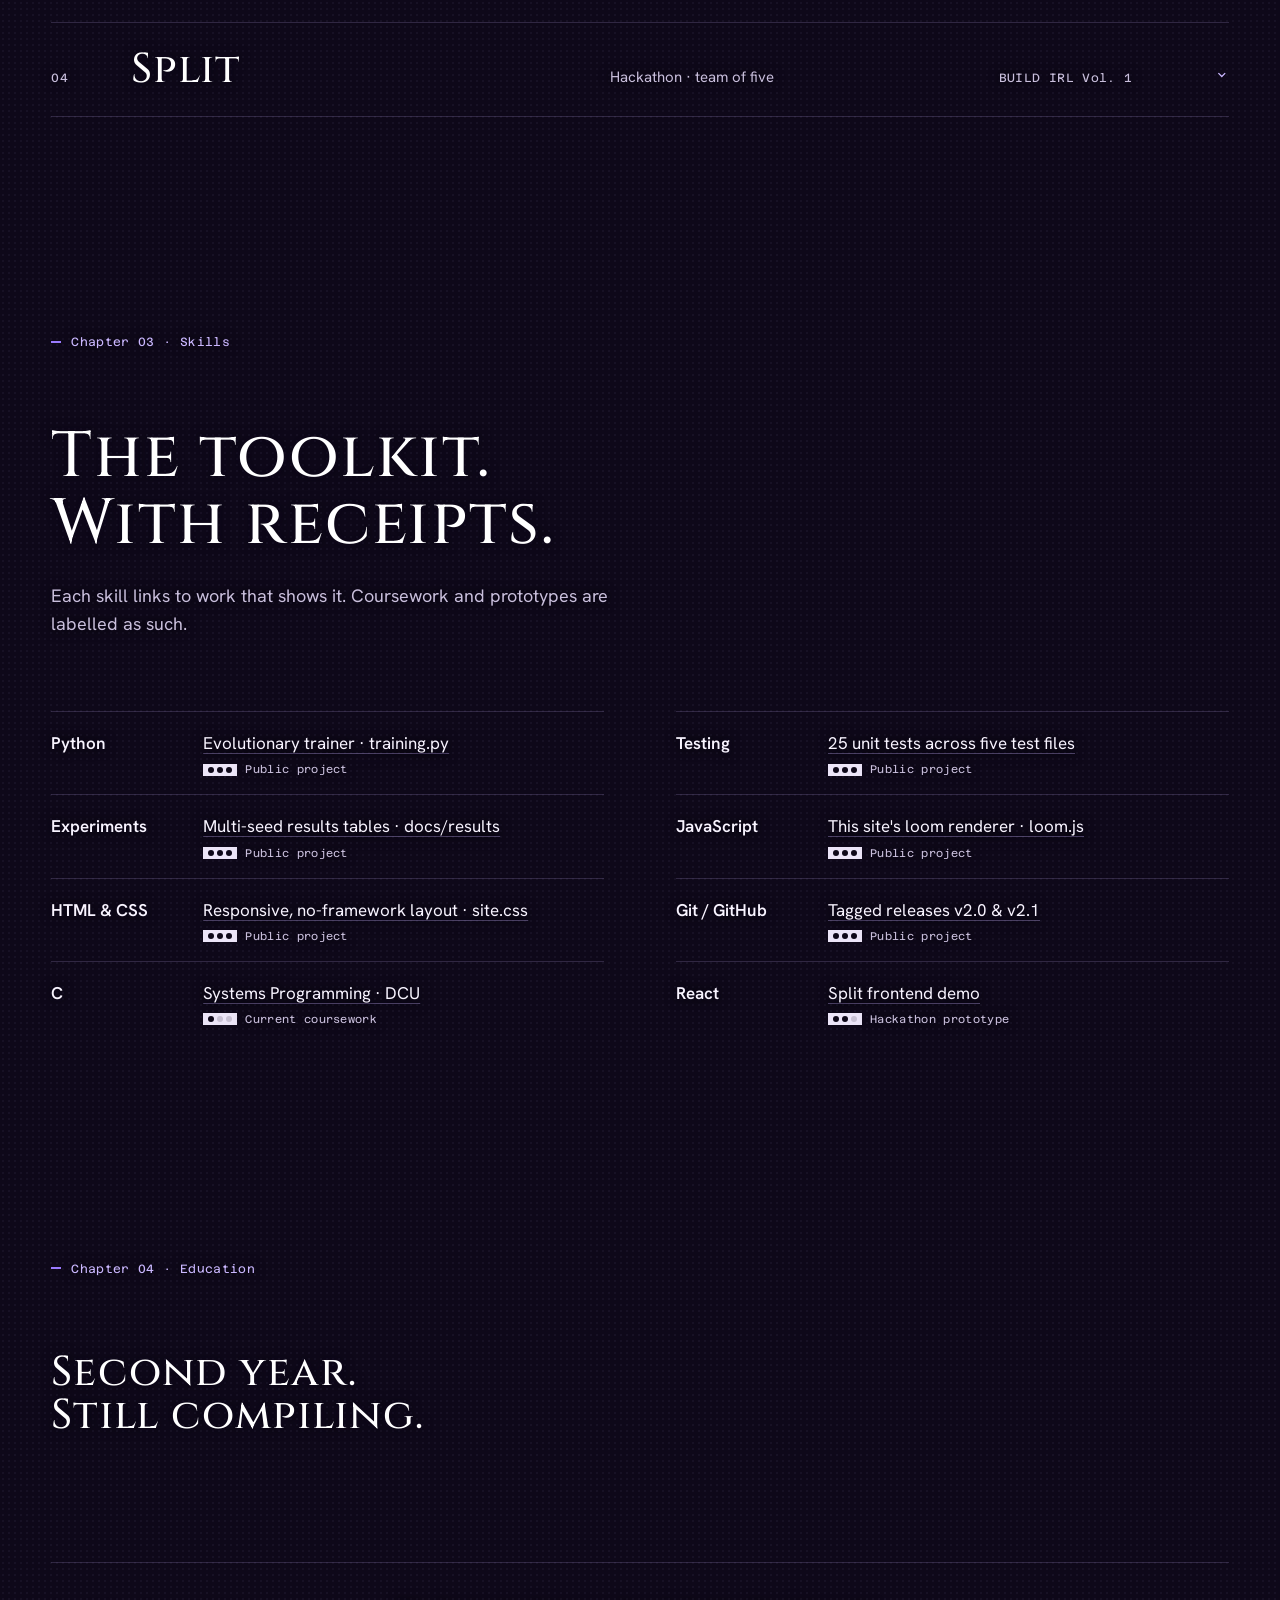
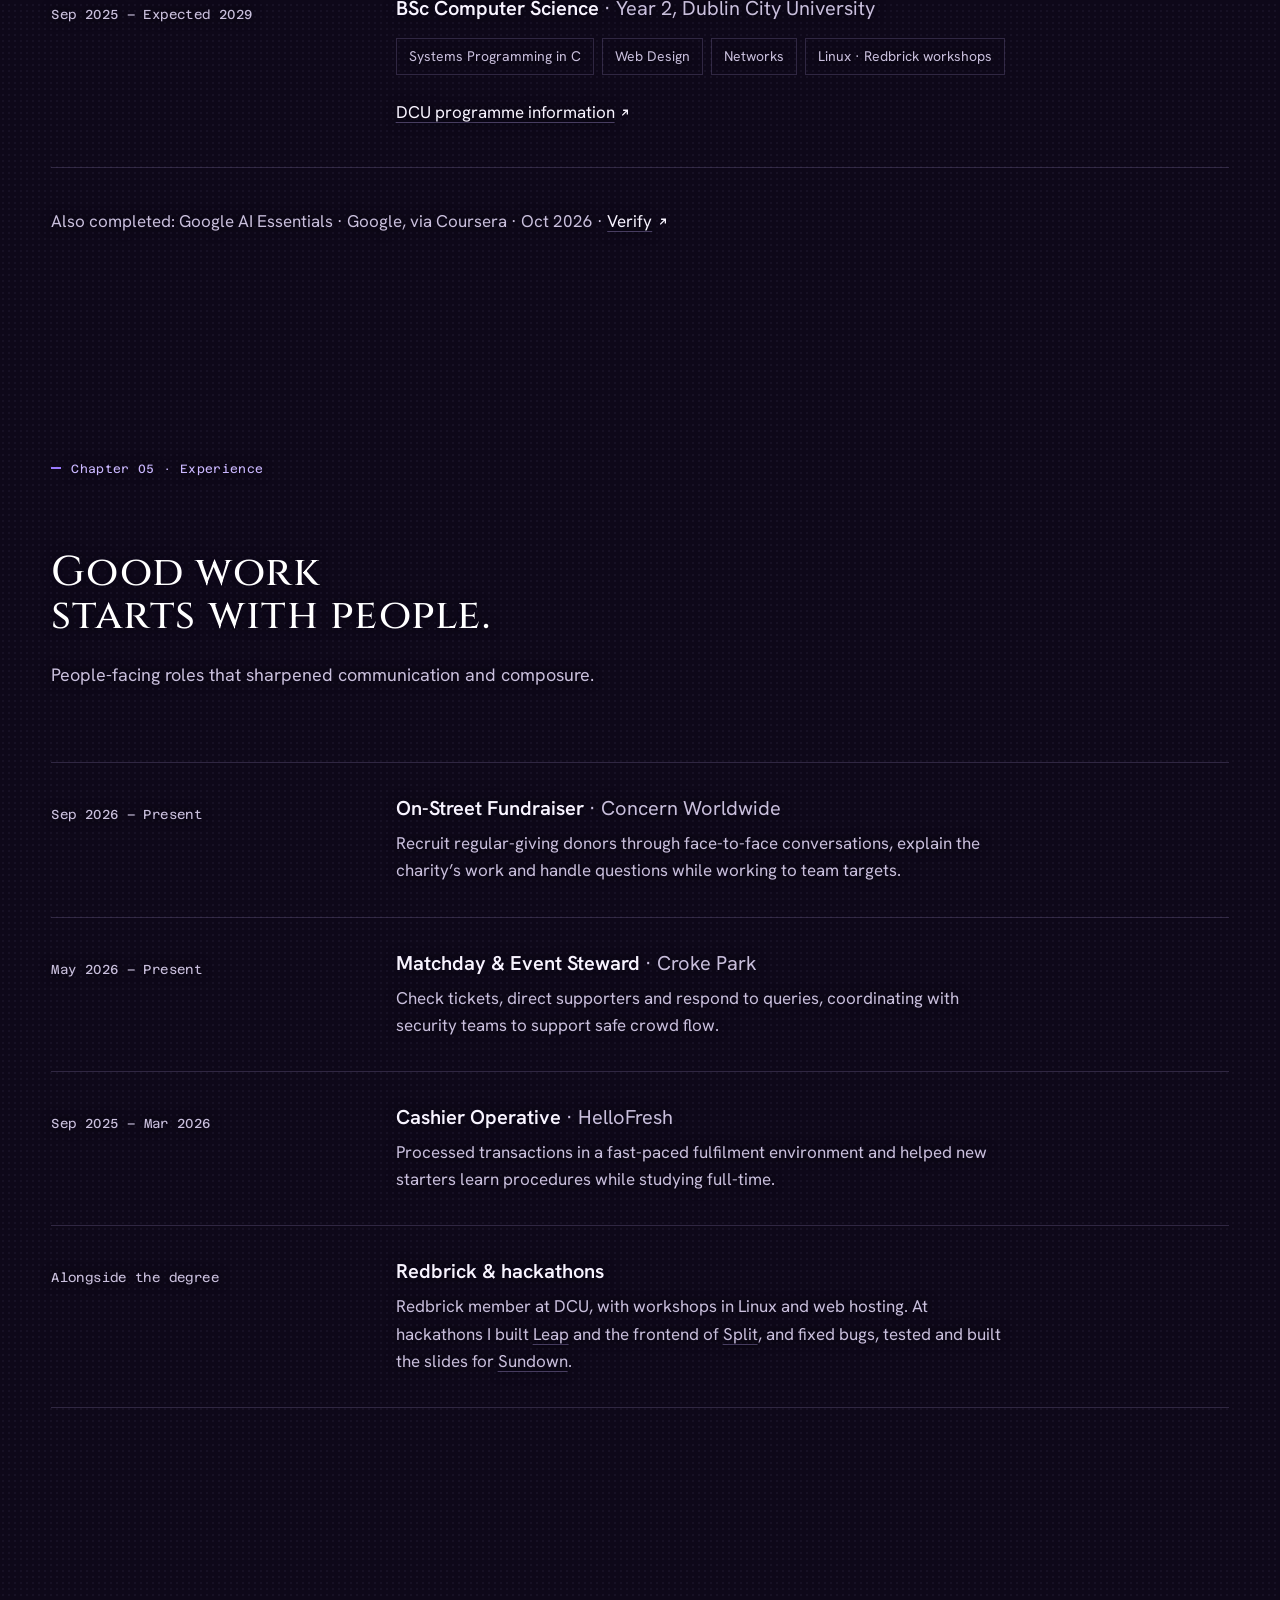
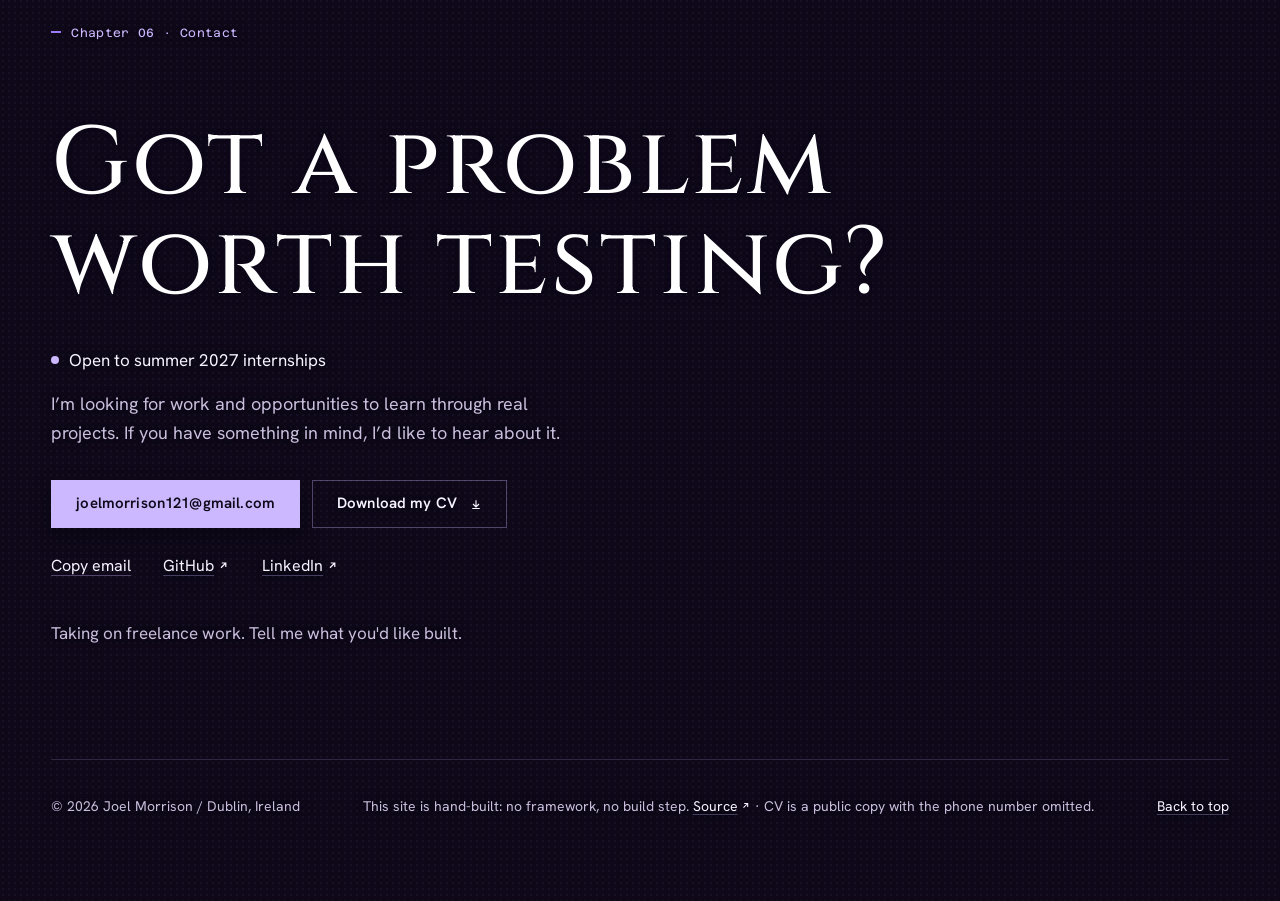
==== commit 2a5cef64: "Remove the cursor star and glow; keep the lantern" ====
--- a/index.html
+++ b/index.html
@@ -392,7 +392,7 @@
 <script src="assets/js/live-net.js"></script>
 <script src="assets/js/field.js"></script>
 <script src="assets/js/hero-shade.js"></script>
-<script src="assets/js/cursor.js"></script>
+<script src="assets/js/lantern.js"></script>
 <script src="assets/js/main.js"></script>
 </body>
 </html>
--- a/assets/css/site.css
+++ b/assets/css/site.css
@@ -516,16 +516,11 @@
 }
 
 /* =====================================================================
-   ITERATION 4 · the cursor and the hero's shading
+   ITERATION 4 · the lantern and the hero's shading
    ===================================================================== */
 
-/* the hero's live shading (hero-shade.js) and the lantern (cursor.js) sit under the network */
+/* the hero's live shading (hero-shade.js) and the lantern (lantern.js) sit under the network */
 .stage .shade, .stage .lantern { position: absolute; inset: 0; width: 100%; height: 100%; display: block; pointer-events: none; }
 .stage .shade { transition: opacity 1.2s var(--ease-out); }
 .js .stage:not(.is-named) .shade { opacity: 0; }   /* it comes up with the name, halfway through the entry */
 
-/* the cursor's woven star, above everything but the skip link, and its glow, behind the content past the hero */
-.cursor-star { position: fixed; left: 0; top: 0; width: 72px; height: 72px; z-index: 80; pointer-events: none; opacity: 0; will-change: transform; }
-.cursor-glow { position: fixed; left: 0; top: 0; width: 360px; height: 360px; z-index: -1; pointer-events: none; opacity: 0; will-change: transform, opacity;
-  background: radial-gradient(circle, rgba(203, 184, 255, .2) 0, rgba(155, 123, 255, .08) 32%, rgba(155, 123, 255, 0) 68%); }
-@media (hover: none), (pointer: coarse) { .cursor-star, .cursor-glow { display: none; } }
